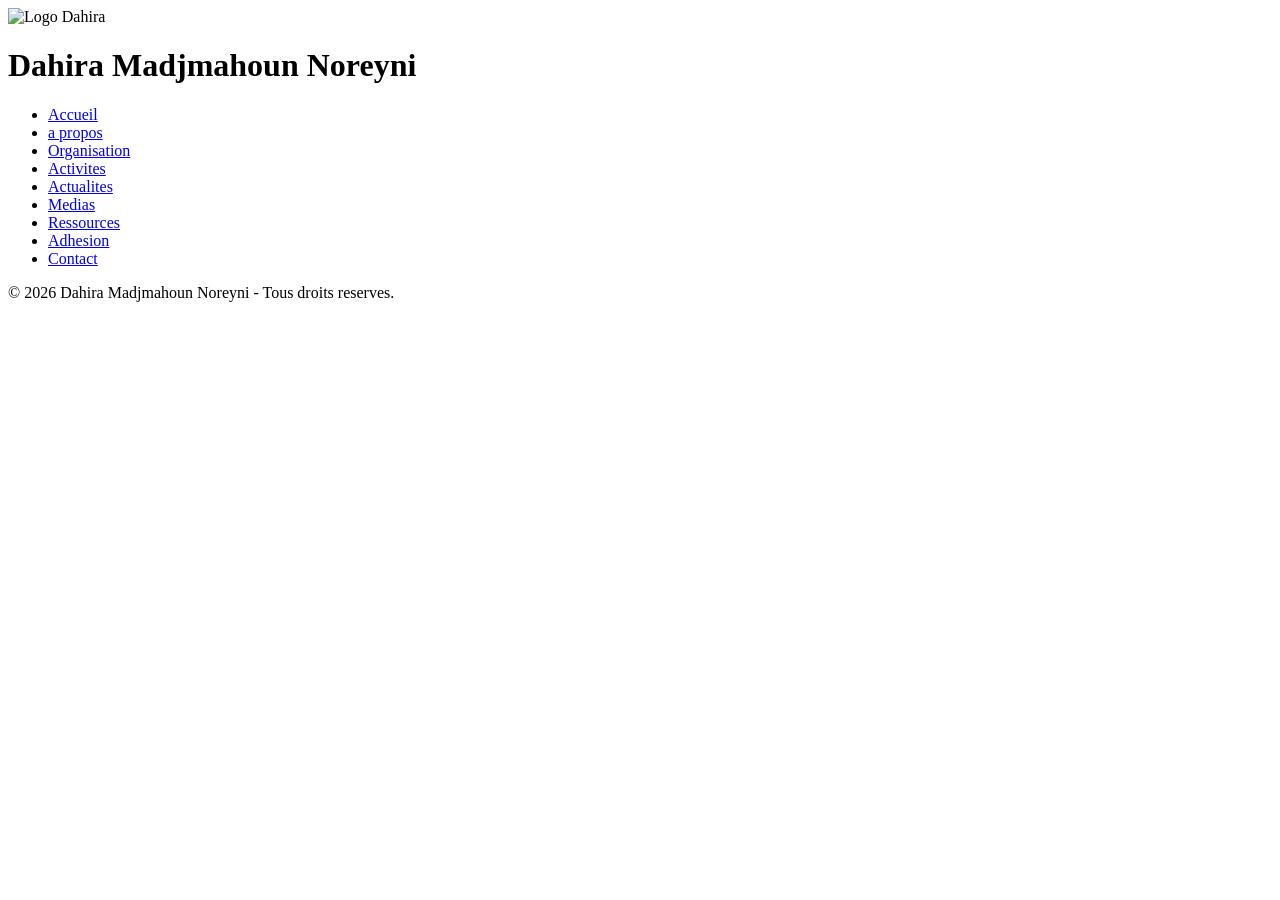
==== index.html @ cbaae9ab "Init : création du dépôt, arborescence des fichiers et structure HTML de base" ====
<!DOCTYPE html>
<html lang="fr">

<head>

    <meta charset="UTF-8">

    <meta name="viewport" content="width=device-width, initial-scale=1.0">

    <title>Dahira Madjmahoun Noreyni</title>

    <link rel="stylesheet" href="css/style.css">

</head>

<body>

    <!-- HEADER -->

    <header>

        <div class="logo">

            <img src="images/logo.png" alt="Logo Dahira">

            <h1>Dahira Madjmahoun Noreyni</h1>

        </div>

        <nav>

            <ul>

                <li><a href="index.html">Accueil</a></li>

                <li><a href="a-propos.html">a propos</a></li>

                <li><a href="organisation.html">Organisation</a></li>

                <li><a href="activites.html">Activites</a></li>

                <li><a href="actualites.html">Actualites</a></li>

                <li><a href="medias.html">Medias</a></li>

                <li><a href="ressources.html">Ressources</a></li>

                <li><a href="adhesion.html">Adhesion</a></li>

                <li><a href="contact.html">Contact</a></li>

            </ul>

        </nav>

    </header>

    <!-- CONTENU -->

    <main>

    </main>

    <!-- FOOTER -->

    <footer>

        <p>© 2026 Dahira Madjmahoun Noreyni - Tous droits reserves.</p>

    </footer>

    <script src="js/script.js"></script>

</body>

</html>
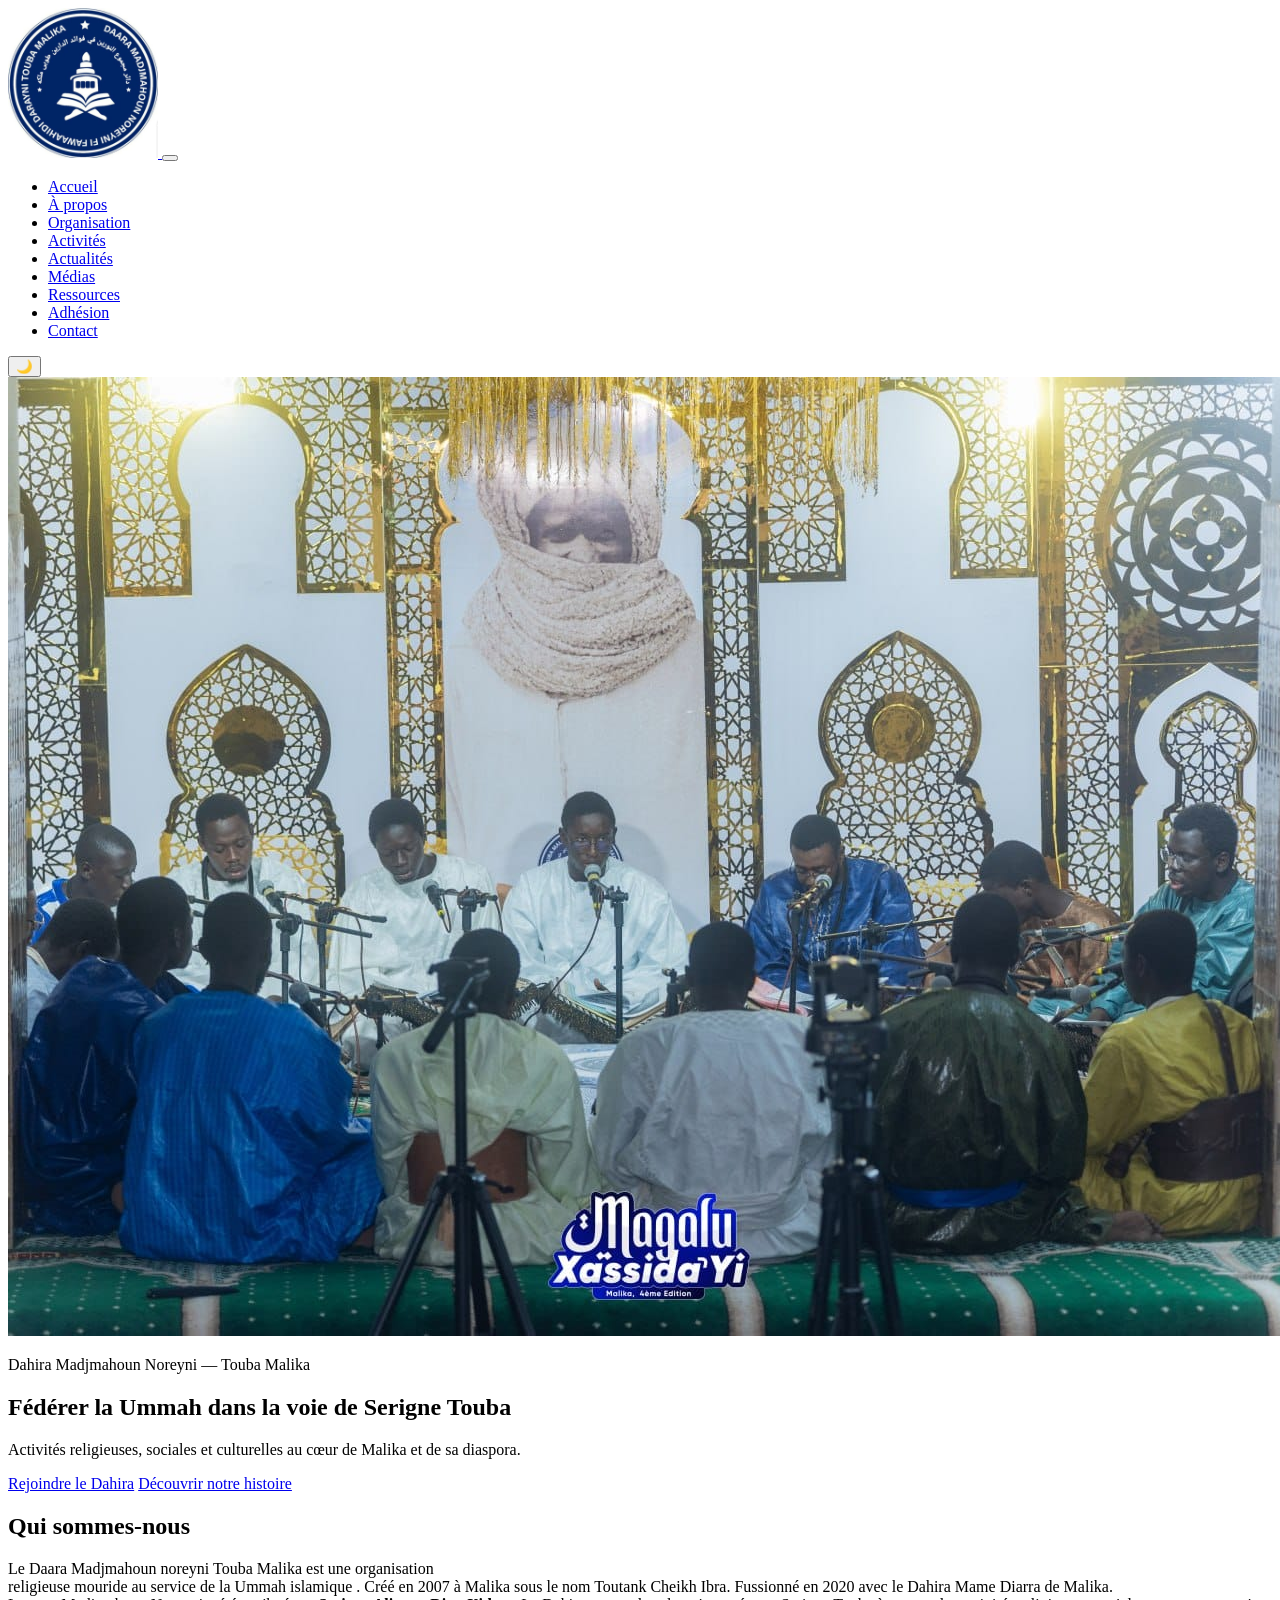
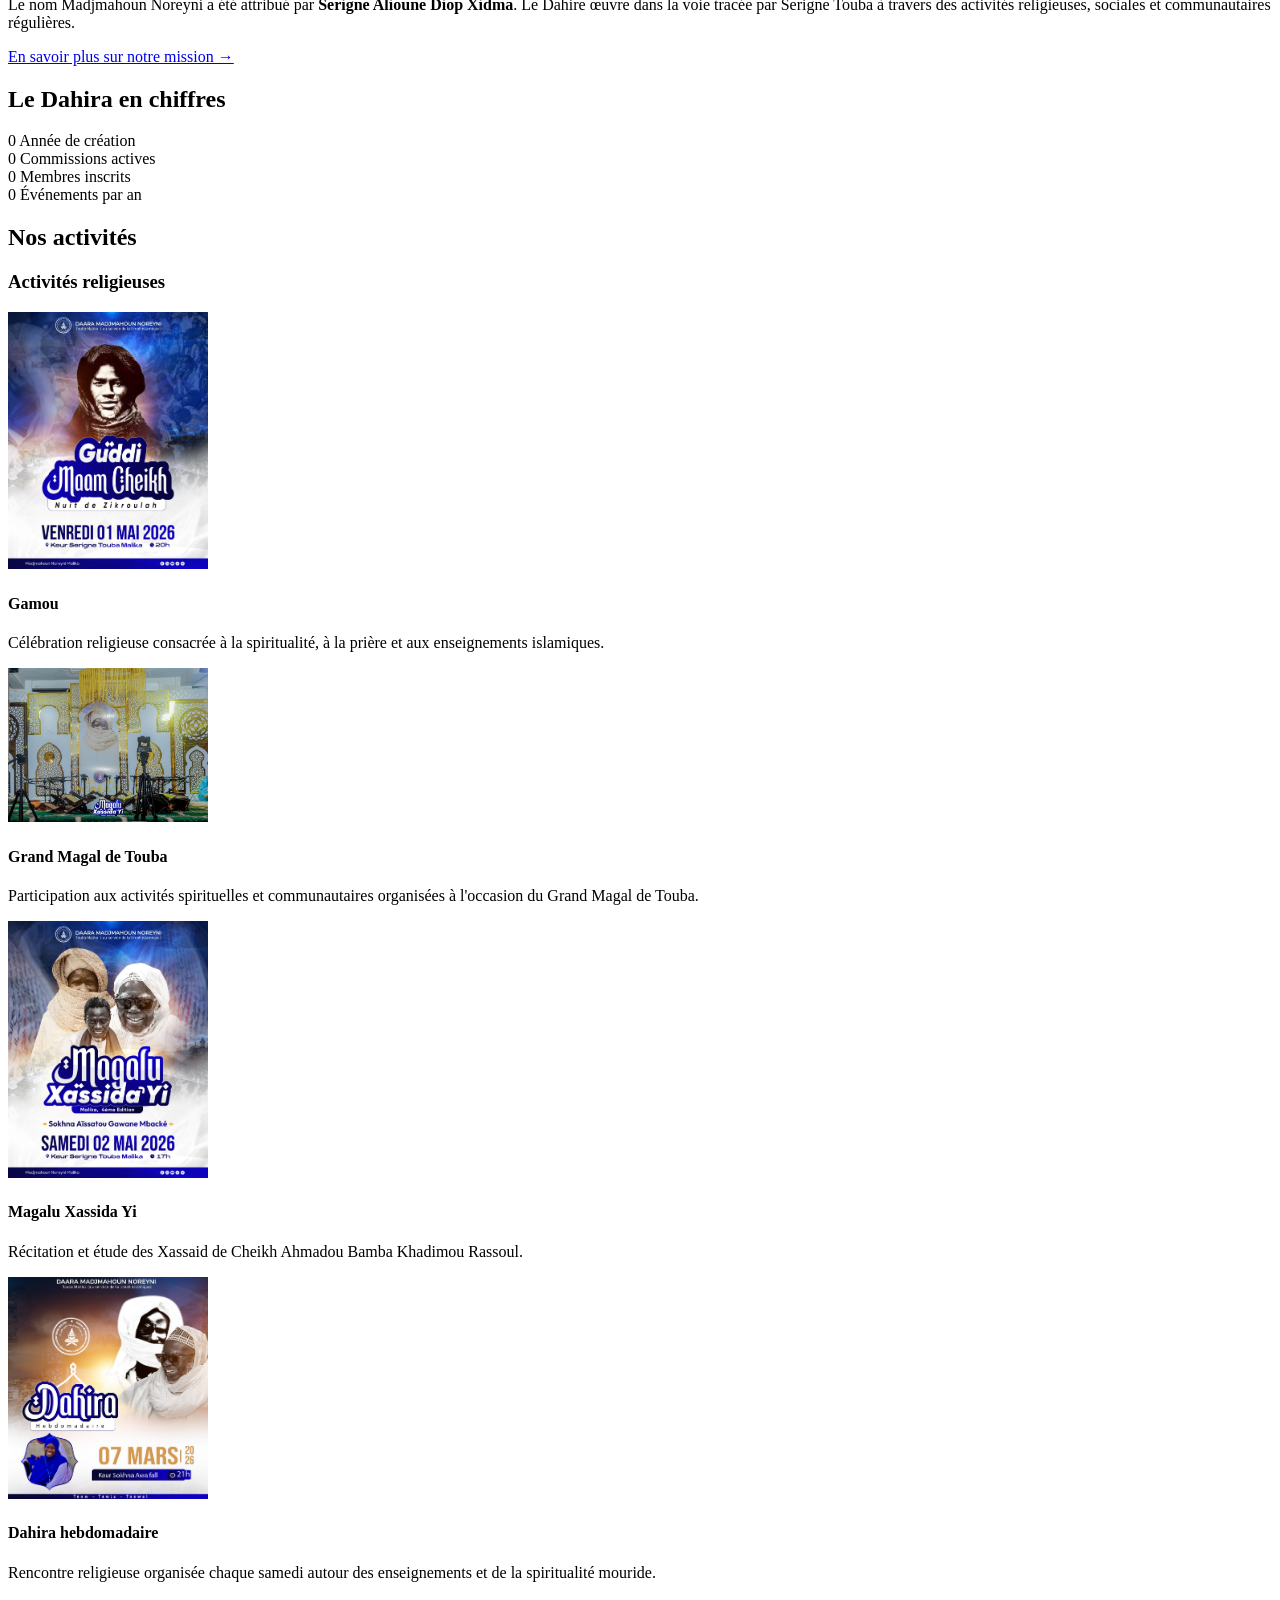
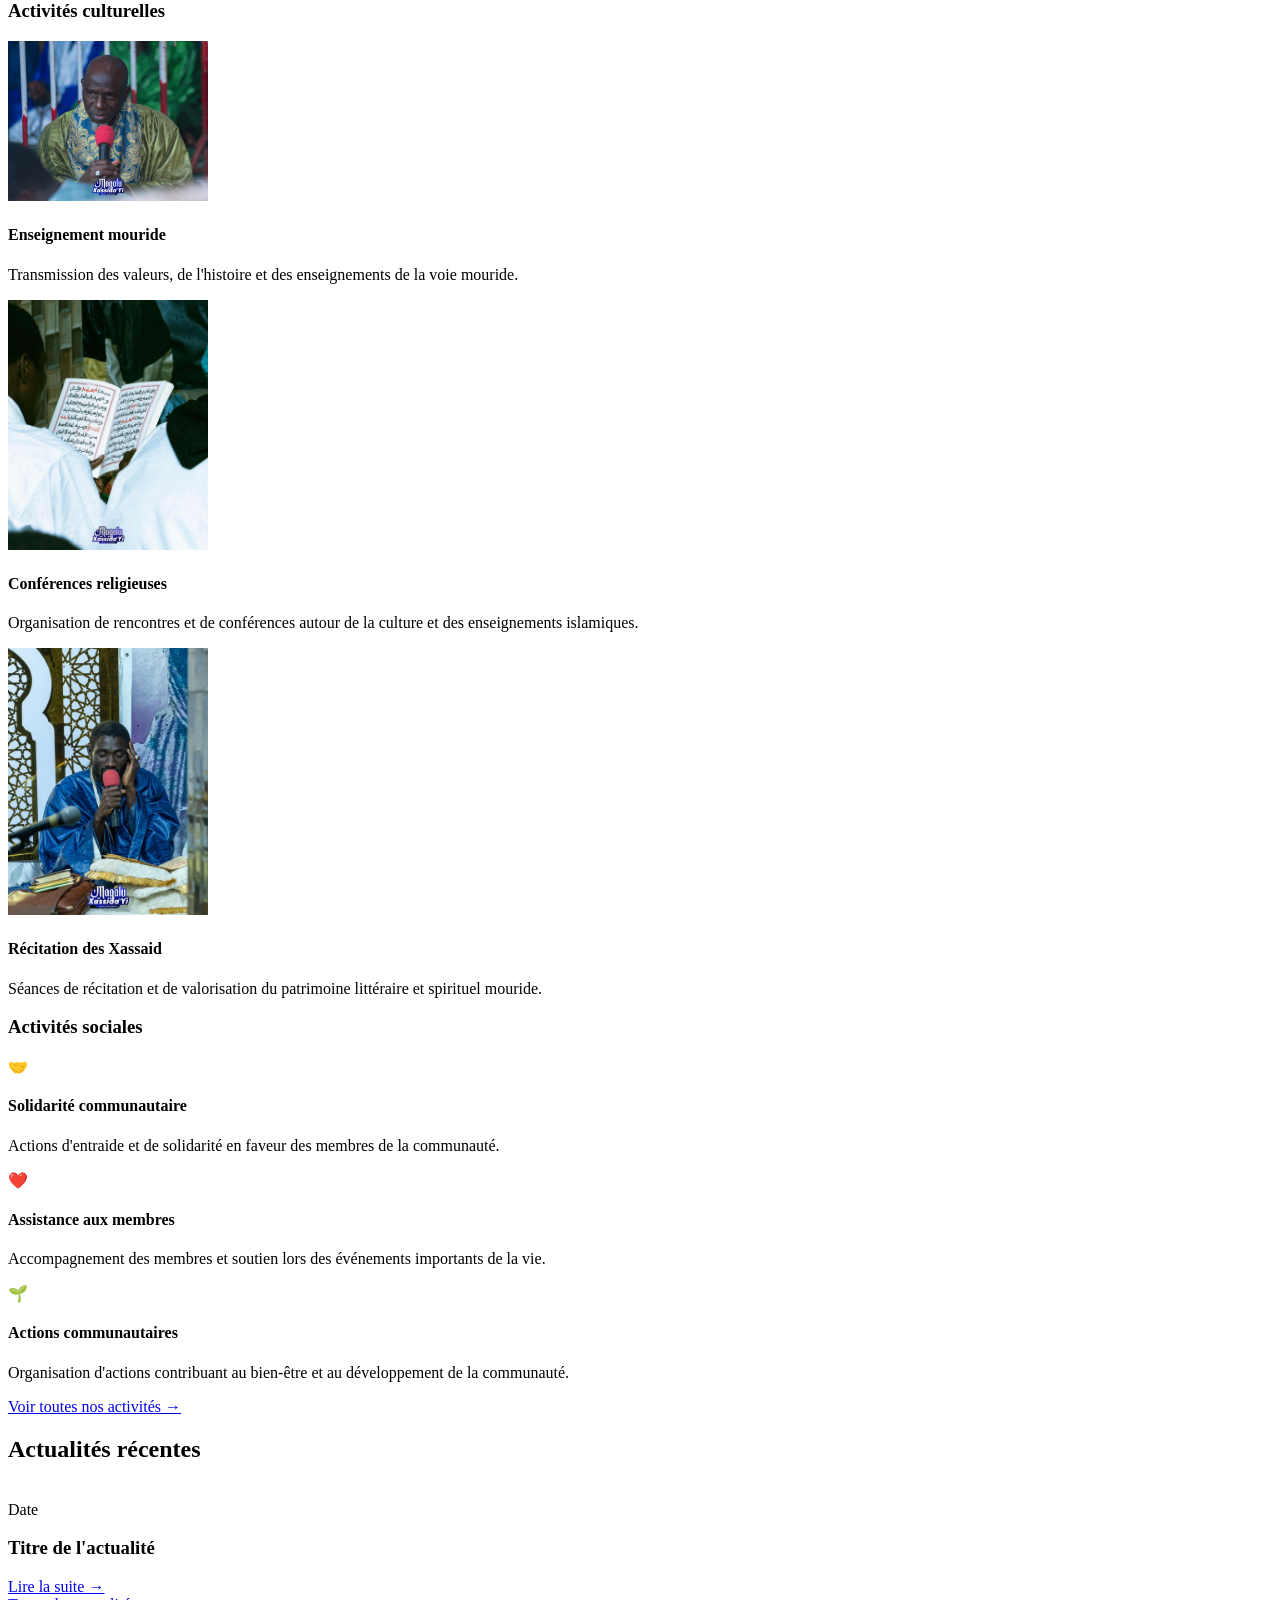
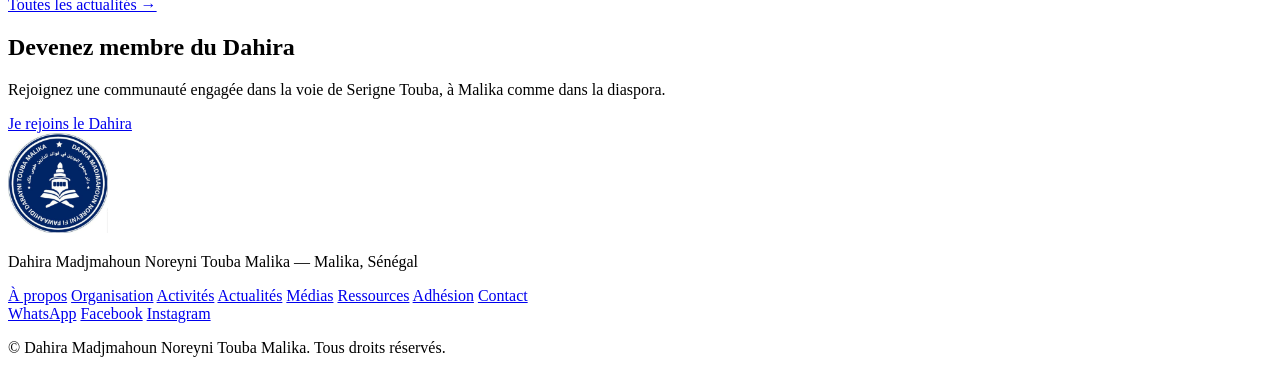
==== commit faed0b6f: "HTML: Structure html des 9 pages avec leurs contenus" ====
--- a/index.html
+++ b/index.html
@@ -1,76 +1,292 @@
 <!DOCTYPE html>
 <html lang="fr">
-
 <head>
-
-    <meta charset="UTF-8">
-
-    <meta name="viewport" content="width=device-width, initial-scale=1.0">
-
-    <title>Dahira Madjmahoun Noreyni</title>
-
-    <link rel="stylesheet" href="css/style.css">
-
+  <meta charset="UTF-8">
+  <meta name="viewport" content="width=device-width, initial-scale=1.0">
+  <title>Dahira Madjmahoun Noreyni Touba Malika — Accueil</title>
+  <meta name="description" content="Site officiel du Dahira Madjmahoun Noreyni Touba Malika. Activités religieuses, sociales et culturelles au service de la Ummah, dans la voie de Serigne Touba.">
+  <link rel="icon" href="assets/favicon.png">
+  <link rel="stylesheet" href="css/style.css">
 </head>
-
 <body>
 
-    <!-- HEADER -->
-
-    <header>
-
-        <div class="logo">
-
-            <img src="images/logo.png" alt="Logo Dahira">
-
-            <h1>Dahira Madjmahoun Noreyni</h1>
-
-        </div>
-
-        <nav>
-
-            <ul>
-
-                <li><a href="index.html">Accueil</a></li>
-
-                <li><a href="a-propos.html">a propos</a></li>
-
-                <li><a href="organisation.html">Organisation</a></li>
-
-                <li><a href="activites.html">Activites</a></li>
-
-                <li><a href="actualites.html">Actualites</a></li>
-
-                <li><a href="medias.html">Medias</a></li>
-
-                <li><a href="ressources.html">Ressources</a></li>
-
-                <li><a href="adhesion.html">Adhesion</a></li>
-
-                <li><a href="contact.html">Contact</a></li>
-
-            </ul>
-
-        </nav>
-
-    </header>
-
-    <!-- CONTENU -->
-
-    <main>
-
-    </main>
-
-    <!-- FOOTER -->
-
-    <footer>
-
-        <p>© 2026 Dahira Madjmahoun Noreyni - Tous droits reserves.</p>
-
-    </footer>
-
-    <script src="js/script.js"></script>
-
+  <!-- ============ HEADER / NAVIGATION ============ -->
+  <header class="site-header">
+    <nav class="navbar" aria-label="Navigation principale">
+      <a href="index.html" class="logo">
+        <img src="css/js/logo.jpeg" width="150px" alt="Logo daara Madjmahoun noreynii">
+      </a>
+
+      <button class="hamburger" aria-label="Ouvrir le menu" aria-expanded="false" aria-controls="nav-links">
+        <span></span><span></span><span></span>
+      </button>
+
+      <ul class="nav-links" id="nav-links">
+        <li><a href="index.html" aria-current="page">Accueil</a></li>
+        <li><a href="apropos.html">À propos</a></li>
+        <li><a href="organisation.html">Organisation</a></li>
+        <li><a href="activites.html">Activités</a></li>
+        <li><a href="actualites.html">Actualités</a></li>
+        <li><a href="medias.html">Médias</a></li>
+        <li><a href="ressources.html">Ressources</a></li>
+        <li><a href="adhesion.html" class="btn-nav">Adhésion</a></li>
+        <li><a href="contact.html">Contact</a></li>
+      </ul>
+
+      <button class="theme-toggle" aria-label="Basculer le mode sombre/clair" data-theme-toggle>
+        <span aria-hidden="true">🌙</span>
+      </button>
+    </nav>
+  </header>
+
+  <main id="main-content">
+
+    <!-- ============ HERO ============ -->
+    <section class="hero" aria-label="Bannière d'accueil">
+      <div class="hero-media">
+        <img src="css/js/back.jpeg" alt="Rassemblement du Dahira Madjmahoun Noreyni Touba Malika" class="hero-image">
+      </div>
+      <div class="hero-content">
+        <p class="eyebrow">Dahira Madjmahoun Noreyni — Touba Malika</p>
+        <h1>Fédérer la Ummah dans la voie de Serigne Touba</h1>
+        <p class="hero-subtitle">Activités religieuses, sociales et culturelles au cœur de Malika et de sa diaspora.</p>
+        <div class="hero-actions">
+          <a href="adhesion.html" class="btn btn-primary">Rejoindre le Dahira</a>
+          <a href="apropos.html" class="btn btn-secondary">Découvrir notre histoire</a>
+        </div>
+      </div>
+    </section>
+
+    <!-- ============ PRÉSENTATION RAPIDE ============ -->
+    <section class="section intro-section" aria-labelledby="intro-title">
+      <h2 id="intro-title">Qui sommes-nous</h2>
+      <p>Le Daara Madjmahoun noreyni Touba Malika est une organisation <br>
+    religieuse mouride au service de la Ummah islamique . Créé en 2007 à Malika sous le nom Toutank Cheikh Ibra. Fussionné en 2020 avec le Dahira Mame Diarra de Malika. <br>
+   Le nom Madjmahoun Noreyni a été attribué par <strong>Serigne Alioune Diop Xidma</strong>. Le Dahire œuvre dans la voie tracée par Serigne Touba à travers des activités religieuses, sociales et communautaires régulières. </p>
+      <a href="apropos.html" class="link-more">En savoir plus sur notre mission &rarr;</a>
+    </section>
+
+    <!-- ============ CHIFFRES CLÉS ============ -->
+    <section class="section stats-section" aria-labelledby="stats-title">
+      <h2 id="stats-title">Le Dahira en chiffres</h2>
+      <div class="bento-grid">
+        <div class="bento-item stat-card">
+          <span class="stat-number" data-counter data-target="2017">0</span>
+          <span class="stat-label">Année de création</span>
+        </div>
+        <div class="bento-item stat-card">
+          <span class="stat-number" data-counter data-target="9">0</span>
+          <span class="stat-label">Commissions actives</span>
+        </div>
+        <div class="bento-item stat-card">
+          <span class="stat-number" data-counter data-target="300">0</span>
+          <span class="stat-label">Membres inscrits</span>
+        </div>
+        <div class="bento-item stat-card">
+          <span class="stat-number" data-counter data-target="2">0</span>
+          <span class="stat-label">Événements par an</span>
+        </div>
+      </div>
+    </section>
+
+    <!-- ============ ACTIVITÉS EN BREF ============ -->
+  <section class="section activities-preview" aria-labelledby="activities-title">
+  <h2 id="activities-title">Nos activités</h2>
+
+  <!-- ACTIVITÉS RELIGIEUSES -->
+
+  <!-- ACTIVITÉS RELIGIEUSES -->
+
+<div class="activity-category">
+  <h3 class="category-title">Activités religieuses</h3>
+
+  <div class="cards-grid">
+
+<article class="activity-card">
+  <img src="css/js/gamu.jpeg" alt="Gamou" width="200px">
+  <div class="activity-content">
+    <h4>Gamou</h4>
+    <p>
+      Célébration religieuse consacrée à la spiritualité,
+      à la prière et aux enseignements islamiques.
+    </p>
+  </div>
+</article>
+
+<article class="activity-card">
+  <img src="css/js/K.jpeg" alt="Grand Magal de Touba" width="200px">
+  <div class="activity-content">
+    <h4>Grand Magal de Touba</h4>
+    <p>
+      Participation aux activités spirituelles et communautaires
+      organisées à l'occasion du Grand Magal de Touba.
+    </p>
+  </div>
+</article>
+
+<article class="activity-card">
+  <img src="css/js/magalu .jpeg" alt="Magalu Xassida Yi" width="200px">
+  <div class="activity-content">
+    <h4>Magalu Xassida Yi</h4>
+    <p>
+      Récitation et étude des Xassaid de Cheikh Ahmadou Bamba
+      Khadimou Rassoul.
+    </p>
+  </div>
+</article>
+
+<article class="activity-card">
+  <img src="css/js/hbd.jpeg" alt="Dahira hebdomadaire" width="200px">
+  <div class="activity-content">
+    <h4>Dahira hebdomadaire</h4>
+    <p>
+      Rencontre religieuse organisée chaque samedi autour
+      des enseignements et de la spiritualité mouride.
+    </p>
+  </div>
+</article>
+
+
+  </div>
+</div>
+
+
+  <!-- ACTIVITÉS CULTURELLES -->
+
+  <div class="activity-category">
+    <h3 class="category-title">Activités culturelles</h3>
+
+
+<div class="cards-grid">
+  <article class="activity-card">
+    <img src="css/js/enseignmnt.jpeg" alt="enseignement mouride" width="200px">
+    <div class="activity-icon"></div>
+    <h4>Enseignement mouride</h4>
+    <p>
+      Transmission des valeurs, de l'histoire et des enseignements
+      de la voie mouride.
+    </p>
+  </article>
+
+  <article class="activity-card">
+    <div class="activity-icon"></div>
+    <img src="css/js/conference.jpeg" alt="conferance mouride" width="200px">
+    <h4>Conférences religieuses</h4>
+    <p>
+      Organisation de rencontres et de conférences autour de la
+      culture et des enseignements islamiques.
+    </p>
+  </article>
+
+  <article class="activity-card">
+    <div class="activity-icon"></div>
+    <img src="css/js/xassida.jpeg" alt="xassida" width="200px">
+    <h4>Récitation des Xassaid</h4>
+    <p>
+      Séances de récitation et de valorisation du patrimoine
+      littéraire et spirituel mouride.
+    </p>
+  </article>
+</div>
+
+
+  </div>
+
+  <!-- ACTIVITÉS SOCIALES -->
+
+  <div class="activity-category">
+    <h3 class="category-title">Activités sociales</h3>
+
+
+<div class="cards-grid">
+  <article class="activity-card">
+    <div class="activity-icon">🤝</div>
+    <h4>Solidarité communautaire</h4>
+    <p>
+      Actions d'entraide et de solidarité en faveur des membres
+      de la communauté.
+    </p>
+  </article>
+
+  <article class="activity-card">
+    <div class="activity-icon">❤️</div>
+    <h4>Assistance aux membres</h4>
+    <p>
+      Accompagnement des membres et soutien lors des événements
+      importants de la vie.
+    </p>
+  </article>
+
+  <article class="activity-card">
+    <div class="activity-icon">🌱</div>
+    <h4>Actions communautaires</h4>
+    <p>
+      Organisation d'actions contribuant au bien-être et au
+      développement de la communauté.
+    </p>
+  </article>
+</div>
+
+
+  </div>
+
+  <a href="activites.html" class="link-more">
+    Voir toutes nos activités &rarr;
+  </a>
+</section>
+
+
+    <!-- ============ DERNIÈRES ACTUALITÉS ============ -->
+    <section class="section news-preview" aria-labelledby="news-title">
+      <h2 id="news-title">Actualités récentes</h2>
+      <div class="cards-grid" data-news-preview>
+        <article class="news-card">
+          <img src="assets/news-placeholder-1.jpg" alt="">
+          <div class="news-card-body">
+            <time datetime="">Date</time>
+            <h3>Titre de l'actualité</h3>
+            <a href="actualites.html">Lire la suite &rarr;</a>
+          </div>
+        </article>
+      </div>
+      <a href="actualites.html" class="link-more">Toutes les actualités &rarr;</a>
+    </section>
+
+    <!-- ============ APPEL À L'ADHÉSION ============ -->
+    <section class="section cta-section" aria-labelledby="cta-title">
+      <h2 id="cta-title">Devenez membre du Dahira</h2>
+      <p>Rejoignez une communauté engagée dans la voie de Serigne Touba, à Malika comme dans la diaspora.</p>
+      <a href="adhesion.html" class="btn btn-primary">Je rejoins le Dahira</a>
+    </section>
+
+  </main>
+
+  <!-- ============ FOOTER ============ -->
+  <footer class="site-footer">
+    <div class="footer-grid">
+      <div class="footer-brand">
+        <img src="css/js/logo.jpeg" alt="Logo Dahira Madjmahoun Noreyni Touba Malika" width="100px">
+        <p>Dahira Madjmahoun Noreyni Touba Malika — Malika, Sénégal</p>
+      </div>
+      <nav class="footer-links" aria-label="Liens du site">
+        <a href="apropos.html">À propos</a>
+        <a href="organisation.html">Organisation</a>
+        <a href="activites.html">Activités</a>
+        <a href="actualites.html">Actualités</a>
+        <a href="medias.html">Médias</a>
+        <a href="ressources.html">Ressources</a>
+        <a href="adhesion.html">Adhésion</a>
+        <a href="contact.html">Contact</a>
+      </nav>
+      <div class="footer-social" aria-label="Réseaux sociaux">
+        <a href="#" aria-label="WhatsApp">WhatsApp</a>
+        <a href="#" aria-label="Facebook">Facebook</a>
+        <a href="#" aria-label="Instagram">Instagram</a>
+      </div>
+    </div>
+    <p class="footer-copy">&copy; <span data-current-year></span> Dahira Madjmahoun Noreyni Touba Malika. Tous droits réservés.</p>
+  </footer>
+
+  <script src="js/script.js"></script>
 </body>
-
 </html>
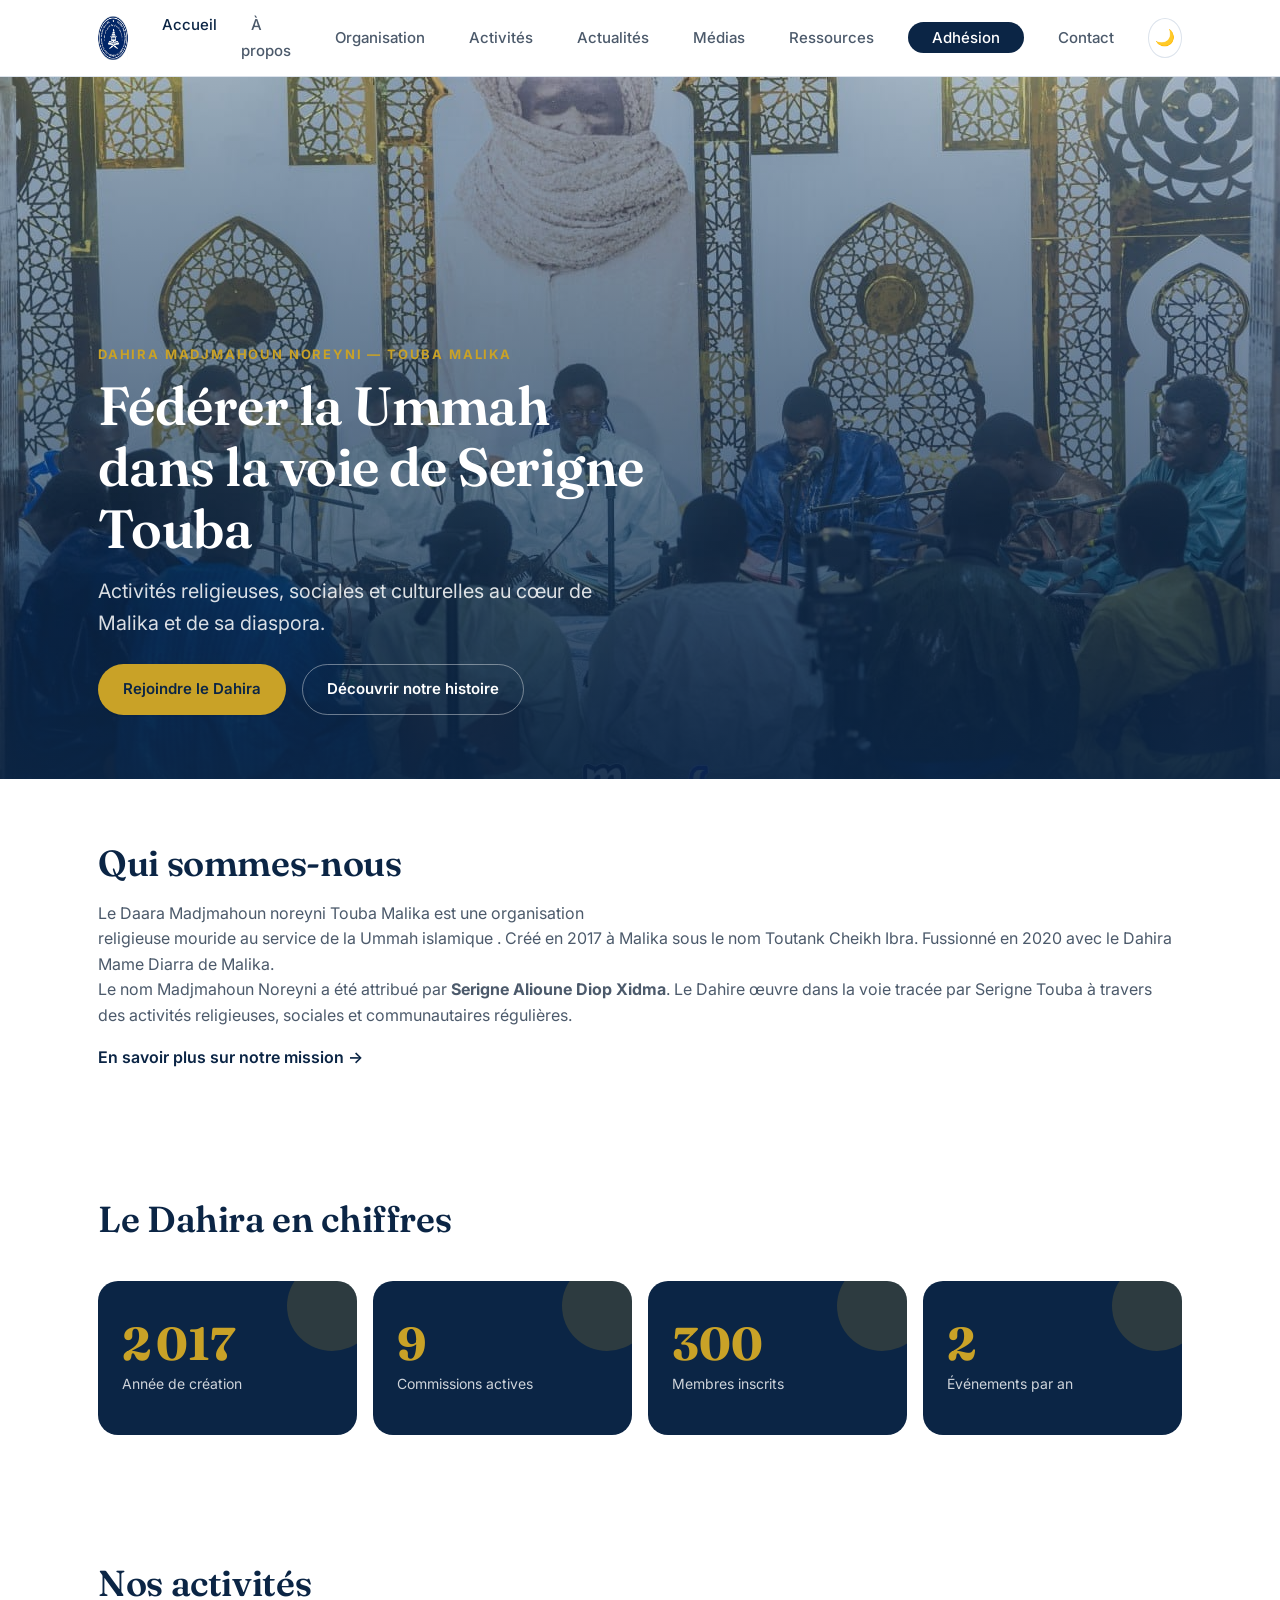
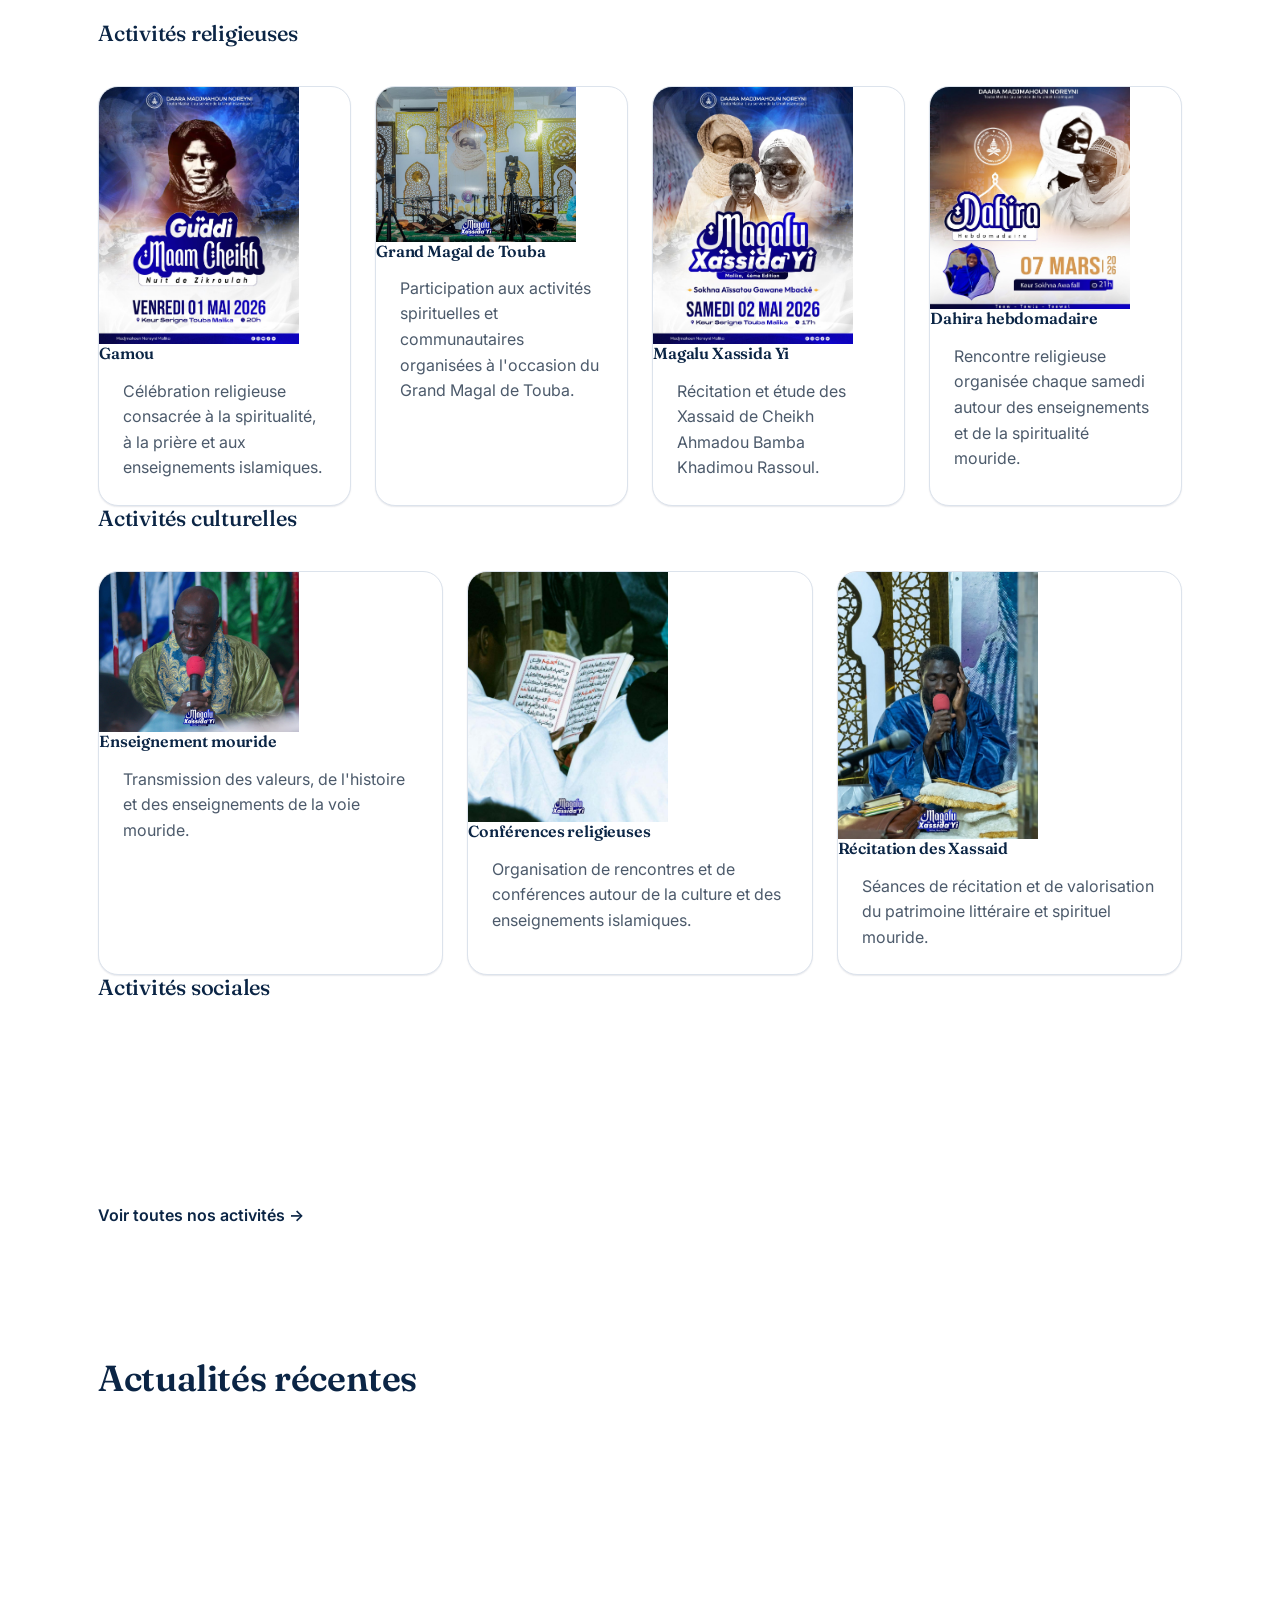
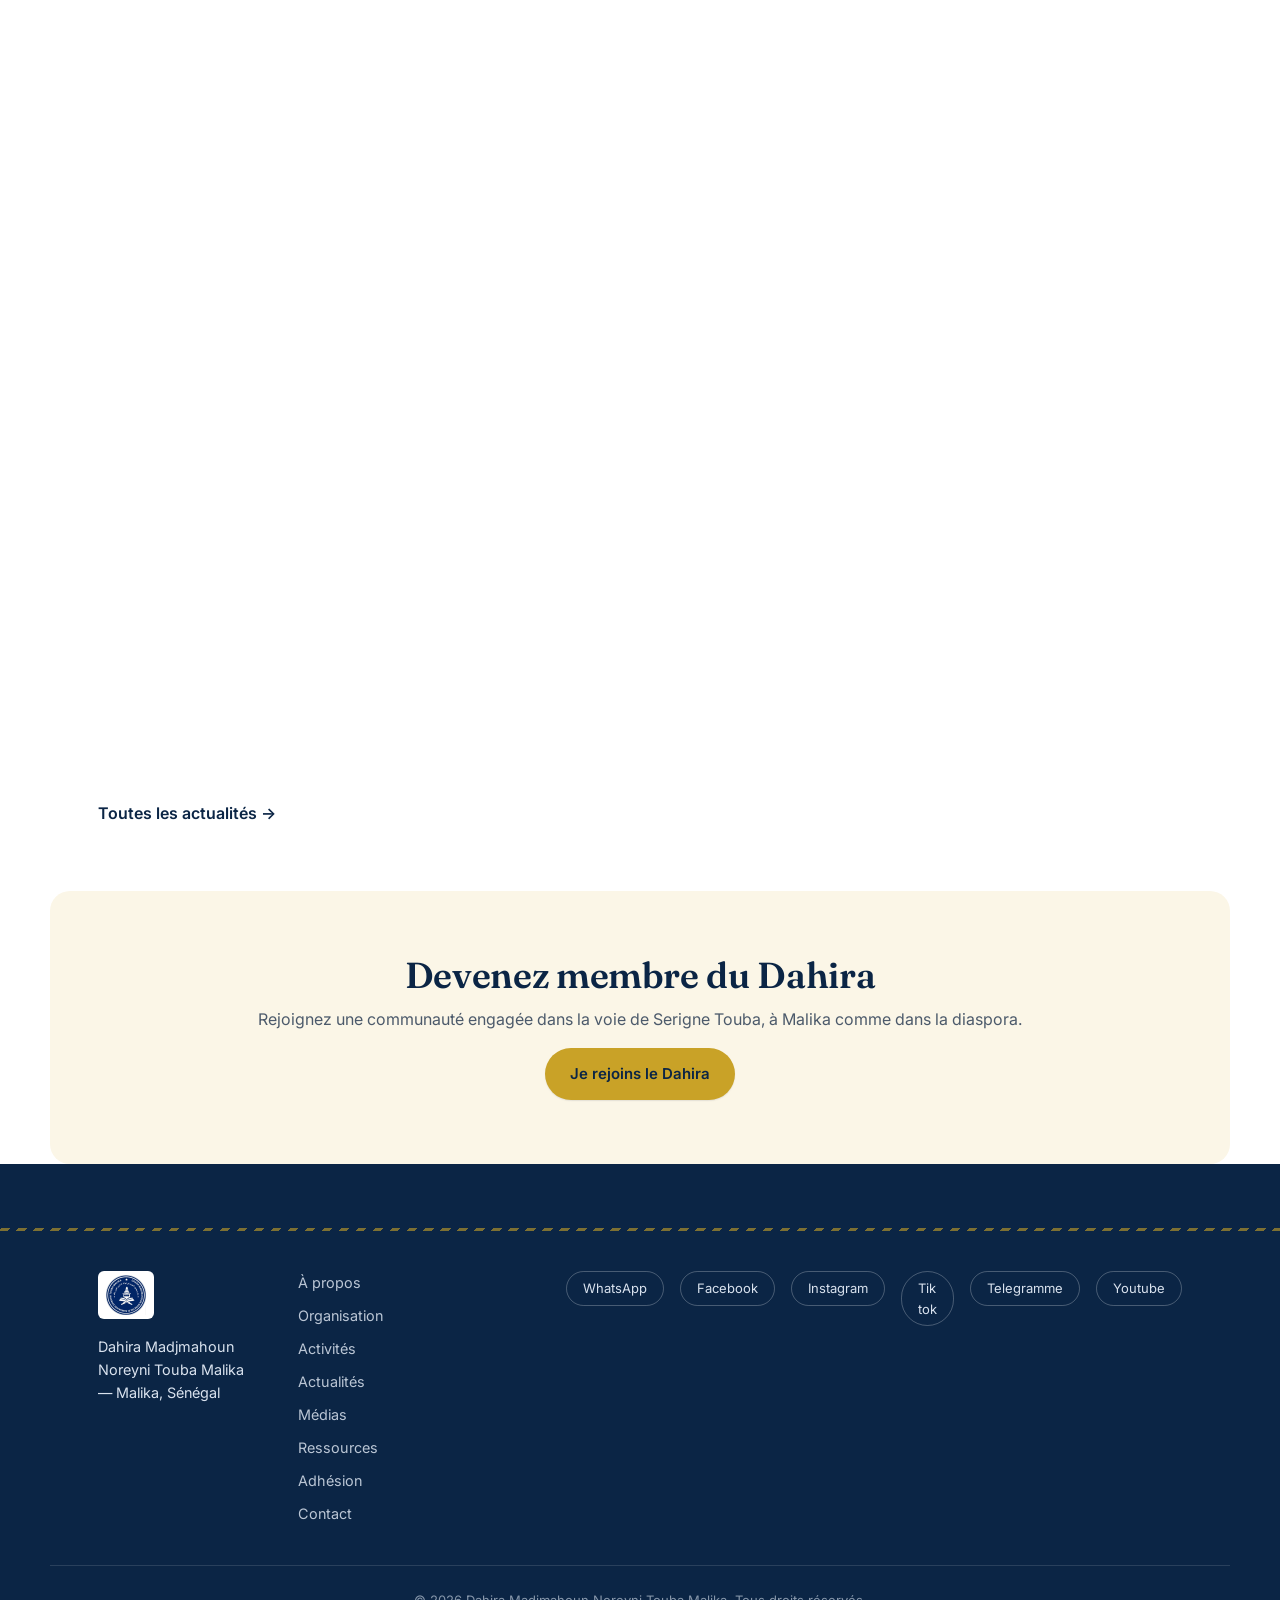
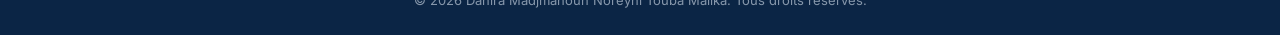
==== commit 3bae6516: "CSS & js" ====
--- a/index.html
+++ b/index.html
@@ -61,7 +61,7 @@
     <section class="section intro-section" aria-labelledby="intro-title">
       <h2 id="intro-title">Qui sommes-nous</h2>
       <p>Le Daara Madjmahoun noreyni Touba Malika est une organisation <br>
-    religieuse mouride au service de la Ummah islamique . Créé en 2007 à Malika sous le nom Toutank Cheikh Ibra. Fussionné en 2020 avec le Dahira Mame Diarra de Malika. <br>
+    religieuse mouride au service de la Ummah islamique . Créé en 2017 à Malika sous le nom Toutank Cheikh Ibra. Fussionné en 2020 avec le Dahira Mame Diarra de Malika. <br>
    Le nom Madjmahoun Noreyni a été attribué par <strong>Serigne Alioune Diop Xidma</strong>. Le Dahire œuvre dans la voie tracée par Serigne Touba à travers des activités religieuses, sociales et communautaires régulières. </p>
       <a href="apropos.html" class="link-more">En savoir plus sur notre mission &rarr;</a>
     </section>
@@ -241,7 +241,7 @@
       <h2 id="news-title">Actualités récentes</h2>
       <div class="cards-grid" data-news-preview>
         <article class="news-card">
-          <img src="assets/news-placeholder-1.jpg" alt="">
+          <img src="css/js/magalu .jpeg" alt="">
           <div class="news-card-body">
             <time datetime="">Date</time>
             <h3>Titre de l'actualité</h3>
@@ -279,14 +279,20 @@
         <a href="contact.html">Contact</a>
       </nav>
       <div class="footer-social" aria-label="Réseaux sociaux">
-        <a href="#" aria-label="WhatsApp">WhatsApp</a>
-        <a href="#" aria-label="Facebook">Facebook</a>
+        <a href="https://t.me/daaramadjimahou" aria-label="WhatsApp">WhatsApp</a>
+        <a href="https://www.facebook.com/share/1DBmQHuCVX/" aria-label="Facebook">Facebook</a>
         <a href="#" aria-label="Instagram">Instagram</a>
+        <a href="https://www.tiktok.com/@madjmahounnoreynimalika?_r=1&_t=ZS-98oCgu9KDMG" aria-label="Tik tok">Tik tok</a>
+        <a href="https://t.me/daaramadjimahou" aria-label="Telegramme">Telegramme</a>
+        <a href="https://youtube.com/@madjmahounnoreynimalika?si=QYGiKIW6ues_bleZ" aria-label="Youtube">Youtube</a>
       </div>
     </div>
     <p class="footer-copy">&copy; <span data-current-year></span> Dahira Madjmahoun Noreyni Touba Malika. Tous droits réservés.</p>
   </footer>
 
-  <script src="js/script.js"></script>
+  <script src="css/js/script.js"></script>
+<script src="css/js/galerie.js"></script>
+<script src="css/js/formulaire.js"></script>
+
 </body>
 </html>
--- a/css/style.css
+++ b/css/style.css
@@ -0,0 +1,1170 @@
+/* ==========================================================================
+   DAHIRA MADJMAHOUN NOREYNI TOUBA MALIKA — FEUILLE DE STYLE
+   --------------------------------------------------------------------------
+   Direction artistique : institution spirituelle sobre, éditoriale et digne.
+   Palette bleu profond + or, typographie serif de caractère pour les titres,
+   sans-serif humaniste pour le corps. Signature visuelle : motif géométrique
+   à huit branches (étoile khatam), inspiré de l'art géométrique islamique,
+   utilisé en filet décoratif abstrait — jamais figuratif.
+   ========================================================================== */
+
+/* ---------- 1. POLICES ---------- */
+@import url('https://fonts.googleapis.com/css2?family=Fraunces:opsz,wght@9..144,400;9..144,500;9..144,600;9..144,700&family=Inter:wght@400;500;600;700&display=swap');
+
+/* ---------- 2. TOKENS (VARIABLES) ---------- */
+:root {
+  /* Couleurs — mode clair */
+  --navy-900: #0B2545;
+  --navy-700: #14345F;
+  --navy-600: #1D4478;
+  --navy-050: #EEF2F7;
+  --gold-600: #A9821C;
+  --gold-500: #C9A227;
+  --gold-300: #E3C767;
+  --gold-050: #FBF6E7;
+  --ink-900:  #16202C;
+  --ink-600:  #4C5A6B;
+  --ink-400:  #7D8CA0;
+  --paper:      #FFFFFF;
+  --paper-soft: #F7F9FC;
+  --line:       #DCE3EC;
+  --success: #2E7D32;
+  --error:   #B3261E;
+
+  /* Rôles sémantiques */
+  --color-bg: var(--paper);
+  --color-bg-soft: var(--paper-soft);
+  --color-surface: var(--paper);
+  --color-text: var(--ink-900);
+  --color-text-muted: var(--ink-600);
+  --color-border: var(--line);
+  --color-brand: var(--navy-900);
+  --color-brand-strong: var(--navy-700);
+  --color-accent: var(--gold-500);
+  --color-accent-strong: var(--gold-600);
+  --color-accent-soft: var(--gold-050);
+  --color-header-bg: rgba(255, 255, 255, 0.92);
+  --color-footer-bg: var(--navy-900);
+  --color-footer-text: #D9E2EE;
+
+  /* Typographie */
+  --font-display: 'Fraunces', Georgia, 'Times New Roman', serif;
+  --font-body: 'Inter', -apple-system, BlinkMacSystemFont, 'Segoe UI', sans-serif;
+
+  --fs-eyebrow: 0.8125rem;
+  --fs-body: 1rem;
+  --fs-lead: clamp(1.05rem, 1rem + 0.3vw, 1.25rem);
+  --fs-h3: clamp(1.15rem, 1.05rem + 0.4vw, 1.4rem);
+  --fs-h2: clamp(1.6rem, 1.3rem + 1.2vw, 2.35rem);
+  --fs-h1: clamp(2.1rem, 1.6rem + 2.2vw, 3.4rem);
+  --fs-stat: clamp(2rem, 1.6rem + 1.6vw, 3rem);
+
+  --lh-tight: 1.15;
+  --lh-normal: 1.6;
+
+  /* Espacements */
+  --space-2xs: 0.375rem;
+  --space-xs: 0.625rem;
+  --space-sm: 1rem;
+  --space-md: 1.5rem;
+  --space-lg: 2.5rem;
+  --space-xl: 4rem;
+  --space-2xl: 6rem;
+
+  /* Rayons & ombres */
+  --radius-sm: 6px;
+  --radius-md: 12px;
+  --radius-lg: 20px;
+  --radius-pill: 999px;
+  --shadow-sm: 0 1px 2px rgba(11, 37, 69, 0.06), 0 1px 1px rgba(11, 37, 69, 0.04);
+  --shadow-md: 0 8px 24px rgba(11, 37, 69, 0.10);
+  --shadow-lg: 0 20px 48px rgba(11, 37, 69, 0.16);
+
+  /* Mise en page */
+  --container-max: 1180px;
+  --container-pad: clamp(1.25rem, 4vw, 3rem);
+  --header-height: 76px;
+  --transition: 200ms ease;
+}
+
+/* Mode sombre */
+[data-theme="dark"] {
+  --color-bg: #0A1826;
+  --color-bg-soft: #0F2036;
+  --color-surface: #122741;
+  --color-text: #EAF0F7;
+  --color-text-muted: #A9B8CB;
+  --color-border: #1F3A5A;
+  --color-brand: #7FA3D6;
+  --color-brand-strong: #A9C4E8;
+  --color-accent: #E3C767;
+  --color-accent-strong: #F0DB92;
+  --color-accent-soft: rgba(227, 199, 103, 0.12);
+  --color-header-bg: rgba(10, 24, 38, 0.9);
+  --color-footer-bg: #060F1A;
+  --color-footer-text: #B9C7DA;
+  --shadow-sm: 0 1px 2px rgba(0,0,0,0.3);
+  --shadow-md: 0 8px 24px rgba(0,0,0,0.35);
+  --shadow-lg: 0 20px 48px rgba(0,0,0,0.45);
+}
+
+/* ---------- 3. RESET & BASE ---------- */
+*, *::before, *::after { box-sizing: border-box; }
+
+html {
+  scroll-behavior: smooth;
+  scroll-padding-top: calc(var(--header-height) + 16px);
+}
+
+@media (prefers-reduced-motion: reduce) {
+  html { scroll-behavior: auto; }
+  *, *::before, *::after {
+    animation-duration: 0.001ms !important;
+    animation-iteration-count: 1 !important;
+    transition-duration: 0.001ms !important;
+    scroll-behavior: auto !important;
+  }
+}
+
+body {
+  margin: 0;
+  font-family: var(--font-body);
+  font-size: var(--fs-body);
+  line-height: var(--lh-normal);
+  color: var(--color-text);
+  background: var(--color-bg);
+  -webkit-font-smoothing: antialiased;
+  transition: background var(--transition), color var(--transition);
+}
+
+img { max-width: 100%; height: auto; display: block; }
+a { color: inherit; text-decoration: none; }
+ul, ol { list-style: none; margin: 0; padding: 0; }
+button { font: inherit; color: inherit; background: none; border: none; cursor: pointer; }
+input, textarea, select { font: inherit; color: inherit; }
+
+h1, h2, h3, h4 {
+  font-family: var(--font-display);
+  font-weight: 600;
+  line-height: var(--lh-tight);
+  color: var(--color-brand);
+  margin: 0 0 var(--space-sm);
+  letter-spacing: -0.01em;
+}
+[data-theme="dark"] h1, [data-theme="dark"] h2, [data-theme="dark"] h3, [data-theme="dark"] h4 {
+  color: var(--color-text);
+}
+
+h1 { font-size: var(--fs-h1); }
+h2 { font-size: var(--fs-h2); }
+h3 { font-size: var(--fs-h3); font-weight: 500; }
+
+p { margin: 0 0 var(--space-sm); color: var(--color-text-muted); }
+
+.sr-only {
+  position: absolute;
+  width: 1px; height: 1px;
+  padding: 0; margin: -1px;
+  overflow: hidden;
+  clip: rect(0,0,0,0);
+  white-space: nowrap;
+  border: 0;
+}
+
+:focus-visible {
+  outline: 3px solid var(--color-accent);
+  outline-offset: 3px;
+  border-radius: var(--radius-sm);
+}
+
+/* ---------- 4. MOTIF SIGNATURE — filet géométrique à 8 branches ---------- */
+.section::before,
+.hero::after {
+  content: "";
+}
+
+.divider-star {
+  height: 22px;
+  width: 100%;
+  background-image: radial-gradient(circle, var(--color-accent) 0 2px, transparent 2.4px);
+  background-size: 28px 22px;
+  background-repeat: repeat-x;
+  background-position: center;
+  opacity: 0.55;
+}
+
+/* petite étoile khatam utilisée comme puce/ornement */
+.khatam {
+  display: inline-block;
+  width: 14px;
+  height: 14px;
+  background: conic-gradient(from 0deg,
+    var(--color-accent) 0 45deg, transparent 45deg 90deg,
+    var(--color-accent) 90deg 135deg, transparent 135deg 180deg,
+    var(--color-accent) 180deg 225deg, transparent 225deg 270deg,
+    var(--color-accent) 270deg 315deg, transparent 315deg 360deg);
+  transform: rotate(22.5deg);
+}
+
+/* ---------- 5. MISE EN PAGE / CONTENEURS ---------- */
+main, header .navbar, footer .footer-grid,
+.page-header, .content-section, .hero-content, .sub-tabs, .filter-tabs {
+  width: 100%;
+}
+
+.section,
+.page-header {
+  max-width: var(--container-max);
+  margin-inline: auto;
+  padding-inline: var(--container-pad);
+  padding-block: var(--space-xl);
+}
+
+.content-section + .content-section { padding-top: 0; }
+
+/* ---------- 6. HEADER / NAVIGATION ---------- */
+.site-header {
+  position: sticky;
+  top: 0;
+  z-index: 100;
+  background: var(--color-header-bg);
+  backdrop-filter: saturate(160%) blur(10px);
+  border-bottom: 1px solid var(--color-border);
+}
+
+.navbar {
+  max-width: var(--container-max);
+  margin-inline: auto;
+  padding-inline: var(--container-pad);
+  height: var(--header-height);
+  display: flex;
+  align-items: center;
+  gap: var(--space-md);
+}
+
+.logo img { height: 44px; width: auto; }
+
+.nav-links {
+  display: flex;
+  align-items: center;
+  gap: var(--space-md);
+  margin-left: auto;
+}
+
+.nav-links a {
+  font-size: 0.9375rem;
+  font-weight: 500;
+  color: var(--color-text-muted);
+  padding: var(--space-2xs) var(--space-xs);
+  border-radius: var(--radius-sm);
+  transition: color var(--transition);
+  position: relative;
+}
+
+.nav-links a:hover,
+.nav-links a[aria-current="page"] {
+  color: var(--color-brand);
+}
+[data-theme="dark"] .nav-links a:hover,
+[data-theme="dark"] .nav-links a[aria-current="page"] { color: var(--color-accent); }
+
+.nav-links a[aria-current="page"]::after {
+  content: "";
+  position: absolute;
+  left: var(--space-xs);
+  right: var(--space-xs);
+  bottom: -2px;
+  height: 2px;
+  background: var(--color-accent);
+  border-radius: var(--radius-pill);
+}
+
+.nav-links .btn-nav {
+  background: var(--color-brand);
+  color: #fff;
+  padding: var(--space-2xs) var(--space-md);
+  border-radius: var(--radius-pill);
+}
+.nav-links .btn-nav:hover { background: var(--color-brand-strong); }
+
+.theme-toggle {
+  width: 40px; height: 40px;
+  display: grid; place-items: center;
+  border-radius: 50%;
+  border: 1px solid var(--color-border);
+  transition: background var(--transition);
+}
+.theme-toggle:hover { background: var(--color-bg-soft); }
+
+.hamburger {
+  display: none;
+  flex-direction: column;
+  gap: 5px;
+  width: 26px;
+}
+.hamburger span {
+  height: 2px;
+  background: var(--color-brand);
+  border-radius: 2px;
+  transition: transform var(--transition), opacity var(--transition);
+}
+
+/* ---------- 7. BOUTONS & LIENS ---------- */
+.btn {
+  display: inline-flex;
+  align-items: center;
+  justify-content: center;
+  gap: var(--space-2xs);
+  padding: 0.85em 1.6em;
+  border-radius: var(--radius-pill);
+  font-weight: 600;
+  font-size: 0.9375rem;
+  transition: transform var(--transition), box-shadow var(--transition), background var(--transition), color var(--transition);
+  border: 1px solid transparent;
+}
+.btn:hover { transform: translateY(-1px); }
+
+.btn-primary {
+  background: var(--color-accent);
+  color: var(--navy-900);
+  box-shadow: var(--shadow-sm);
+}
+.btn-primary:hover { background: var(--color-accent-strong); box-shadow: var(--shadow-md); }
+
+.btn-secondary {
+  background: transparent;
+  color: var(--color-brand);
+  border-color: var(--color-border);
+}
+[data-theme="dark"] .btn-secondary { color: var(--color-text); }
+.btn-secondary:hover { border-color: var(--color-brand); }
+
+.btn-small { padding: 0.5em 1.1em; font-size: 0.85rem; }
+.btn-full { width: 100%; }
+
+.link-more {
+  display: inline-flex;
+  align-items: center;
+  gap: 0.35em;
+  color: var(--color-brand);
+  font-weight: 600;
+  border-bottom: 1px solid transparent;
+  transition: border-color var(--transition);
+}
+[data-theme="dark"] .link-more { color: var(--color-accent); }
+.link-more:hover { border-color: currentColor; }
+
+/* ---------- 8. HERO (accueil) ---------- */
+.hero {
+  position: relative;
+  min-height: 78vh;
+  display: flex;
+  align-items: flex-end;
+  color: #fff;
+}
+
+.hero-media { position: absolute; inset: 0; z-index: -1; }
+.hero-image {
+  width: 100%; height: 100%; object-fit: cover;
+}
+.hero-media::after {
+  content: "";
+  position: absolute; inset: 0;
+  background: linear-gradient(180deg, rgba(11,37,69,0.25) 0%, rgba(11,37,69,0.55) 55%, rgba(11,37,69,0.92) 100%);
+}
+
+.hero-content {
+  max-width: var(--container-max);
+  margin-inline: auto;
+  padding: var(--space-2xl) var(--container-pad) var(--space-xl);
+}
+
+.eyebrow {
+  font-family: var(--font-body);
+  font-size: var(--fs-eyebrow);
+  font-weight: 700;
+  letter-spacing: 0.14em;
+  text-transform: uppercase;
+  color: var(--color-accent);
+  margin-bottom: var(--space-xs);
+}
+
+.hero h1 { color: #fff; max-width: 16ch; }
+.hero-subtitle {
+  color: rgba(255,255,255,0.85);
+  font-size: var(--fs-lead);
+  max-width: 46ch;
+  margin-bottom: var(--space-md);
+}
+
+.hero-actions { display: flex; flex-wrap: wrap; gap: var(--space-sm); }
+.hero .btn-secondary { color: #fff; border-color: rgba(255,255,255,0.4); }
+.hero .btn-secondary:hover { border-color: #fff; }
+
+/* ---------- 9. PAGE HEADER (pages internes) ---------- */
+.page-header {
+  padding-block: var(--space-xl) var(--space-lg);
+  border-bottom: 1px solid var(--color-border);
+  background: linear-gradient(180deg, var(--color-bg-soft), var(--color-bg));
+}
+.page-header .page-lead {
+  font-size: var(--fs-lead);
+  max-width: 60ch;
+}
+
+/* ---------- 10. SOUS-NAVIGATION & FILTRES ---------- */
+.sub-tabs, .filter-tabs {
+  max-width: var(--container-max);
+  margin-inline: auto;
+  padding-inline: var(--container-pad);
+  display: flex;
+  flex-wrap: wrap;
+  gap: var(--space-xs);
+  padding-block: var(--space-md);
+  position: sticky;
+  top: var(--header-height);
+  background: var(--color-bg);
+  z-index: 10;
+  border-bottom: 1px solid var(--color-border);
+}
+
+.sub-tab {
+  padding: var(--space-2xs) var(--space-sm);
+  border-radius: var(--radius-pill);
+  font-weight: 600;
+  font-size: 0.9rem;
+  color: var(--color-text-muted);
+  transition: background var(--transition), color var(--transition);
+}
+.sub-tab:hover { background: var(--color-bg-soft); color: var(--color-brand); }
+
+.filter-btn {
+  padding: var(--space-2xs) var(--space-sm);
+  border-radius: var(--radius-pill);
+  border: 1px solid var(--color-border);
+  font-weight: 600;
+  font-size: 0.875rem;
+  color: var(--color-text-muted);
+  transition: all var(--transition);
+}
+.filter-btn:hover { border-color: var(--color-brand); color: var(--color-brand); }
+.filter-btn.is-active {
+  background: var(--color-brand);
+  border-color: var(--color-brand);
+  color: #fff;
+}
+
+/* ---------- 11. GRILLES DE CARTES ---------- */
+.cards-grid {
+  display: grid;
+  grid-template-columns: repeat(auto-fit, minmax(250px, 1fr));
+  gap: var(--space-md);
+  margin-top: var(--space-lg);
+}
+
+.activity-card, .value-card, .commission-card, .news-card {
+  background: var(--color-surface);
+  border: 1px solid var(--color-border);
+  border-radius: var(--radius-lg);
+  overflow: hidden;
+  box-shadow: var(--shadow-sm);
+  transition: transform var(--transition), box-shadow var(--transition);
+  display: flex;
+  flex-direction: column;
+}
+
+.activity-card:hover, .value-card:hover, .commission-card:hover, .news-card:hover {
+  transform: translateY(-4px);
+  box-shadow: var(--shadow-md);
+}
+
+.activity-card-image, .value-card-image, .commission-card-image,
+.news-card > img, .event-card-image {
+  width: 100%;
+  aspect-ratio: 4 / 3;
+  object-fit: cover;
+}
+
+.activity-card h3, .value-card h3, .commission-card h3,
+.activity-card p, .value-card p, .commission-card p {
+  padding-inline: var(--space-md);
+}
+.activity-card h3, .value-card h3, .commission-card h3 { margin-top: var(--space-md); margin-bottom: var(--space-2xs); }
+.activity-card p:last-child, .value-card p:last-child, .commission-card p:last-child { margin-bottom: var(--space-md); }
+
+/* ---------- 12. CHIFFRES CLÉS (bento) ---------- */
+.bento-grid {
+  display: grid;
+  grid-template-columns: repeat(auto-fit, minmax(180px, 1fr));
+  gap: var(--space-sm);
+  margin-top: var(--space-lg);
+}
+
+.stat-card {
+  background: var(--color-brand);
+  color: #fff;
+  border-radius: var(--radius-lg);
+  padding: var(--space-lg) var(--space-md);
+  display: flex;
+  flex-direction: column;
+  gap: var(--space-2xs);
+  position: relative;
+  overflow: hidden;
+}
+.stat-card::before {
+  content: "";
+  position: absolute;
+  top: -20px; right: -20px;
+  width: 90px; height: 90px;
+  background: var(--color-accent);
+  opacity: 0.18;
+  border-radius: 50%;
+}
+.stat-number {
+  font-family: var(--font-display);
+  font-size: var(--fs-stat);
+  font-weight: 700;
+  color: var(--color-accent);
+  line-height: 1;
+}
+.stat-label {
+  font-size: 0.875rem;
+  color: rgba(255,255,255,0.8);
+}
+
+/* ---------- 13. ACTUALITÉS / ÉVÉNEMENTS ---------- */
+.news-card-body { padding: var(--space-md); }
+.badge {
+  display: inline-block;
+  background: var(--color-accent-soft);
+  color: var(--color-accent-strong);
+  font-size: 0.75rem;
+  font-weight: 700;
+  text-transform: uppercase;
+  letter-spacing: 0.05em;
+  padding: 0.3em 0.75em;
+  border-radius: var(--radius-pill);
+  margin-bottom: var(--space-2xs);
+}
+.news-card-body time {
+  display: block;
+  font-size: 0.8125rem;
+  color: var(--color-text-muted);
+  margin: var(--space-2xs) 0;
+}
+.news-card-body h3 a:hover { color: var(--color-accent-strong); }
+
+.events-list { display: grid; gap: var(--space-sm); margin-top: var(--space-lg); }
+.event-card {
+  display: grid;
+  grid-template-columns: auto auto 1fr;
+  align-items: center;
+  gap: var(--space-md);
+  background: var(--color-surface);
+  border: 1px solid var(--color-border);
+  border-radius: var(--radius-md);
+  padding: var(--space-sm) var(--space-md);
+}
+.event-card-image {
+  width: 84px; height: 84px;
+  border-radius: var(--radius-sm);
+  aspect-ratio: 1;
+}
+.event-date {
+  display: flex; flex-direction: column; align-items: center;
+  min-width: 72px;
+  padding: var(--space-xs);
+  background: var(--color-accent-soft);
+  border-radius: var(--radius-sm);
+  text-align: center;
+}
+.event-day { font-family: var(--font-display); font-weight: 700; font-size: 1.1rem; color: var(--color-brand); text-transform: capitalize; }
+.event-month { font-size: 0.75rem; text-transform: uppercase; letter-spacing: 0.05em; color: var(--color-text-muted); }
+.event-location { margin: 0; font-size: 0.875rem; }
+
+/* ---------- 14. NEWSLETTER & FORMULAIRES ---------- */
+.newsletter-section {
+  background: var(--color-brand);
+  color: #fff;
+  border-radius: var(--radius-lg);
+  padding: var(--space-xl) var(--space-lg);
+  text-align: center;
+}
+.newsletter-section h2, .newsletter-section p { color: #fff; }
+.newsletter-form {
+  display: flex;
+  gap: var(--space-xs);
+  max-width: 420px;
+  margin: var(--space-md) auto 0;
+}
+.newsletter-form input {
+  flex: 1;
+  padding: 0.85em 1.1em;
+  border-radius: var(--radius-pill);
+  border: 1px solid transparent;
+  background: rgba(255,255,255,0.12);
+  color: #fff;
+}
+.newsletter-form input::placeholder { color: rgba(255,255,255,0.65); }
+.newsletter-form input:focus { background: #fff; color: var(--ink-900); }
+
+.form-group { margin-bottom: var(--space-md); }
+.form-group label {
+  display: block;
+  font-weight: 600;
+  font-size: 0.9rem;
+  margin-bottom: var(--space-2xs);
+}
+.form-group input,
+.form-group textarea {
+  width: 100%;
+  padding: 0.8em 1em;
+  border-radius: var(--radius-sm);
+  border: 1px solid var(--color-border);
+  background: var(--color-surface);
+  color: var(--color-text);
+  transition: border-color var(--transition), box-shadow var(--transition);
+}
+.form-group input:focus,
+.form-group textarea:focus {
+  border-color: var(--color-brand);
+  box-shadow: 0 0 0 3px var(--color-accent-soft);
+  outline: none;
+}
+.form-checkbox { display: flex; align-items: flex-start; gap: var(--space-2xs); }
+.form-checkbox input { width: auto; margin-top: 0.3em; }
+.form-checkbox label { font-weight: 400; font-size: 0.875rem; color: var(--color-text-muted); }
+
+.form-feedback {
+  min-height: 1.2em;
+  font-size: 0.875rem;
+  font-weight: 600;
+  color: var(--success);
+}
+.form-feedback:empty { display: none; }
+
+/* ---------- 15. CTA ---------- */
+.cta-section {
+  text-align: center;
+  background: var(--color-accent-soft);
+  border-radius: var(--radius-lg);
+}
+.cta-section h2 { margin-bottom: var(--space-xs); }
+
+/* ---------- 16. À PROPOS — TIMELINE ---------- */
+.timeline {
+  position: relative;
+  margin-top: var(--space-lg);
+  padding-left: var(--space-lg);
+  border-left: 2px solid var(--color-accent);
+  display: grid;
+  gap: var(--space-lg);
+}
+.timeline-item { position: relative; }
+.timeline-item::before {
+  content: "";
+  position: absolute;
+  left: calc(-1 * var(--space-lg) - 6px);
+  top: 4px;
+  width: 12px; height: 12px;
+  border-radius: 50%;
+  background: var(--color-accent);
+  border: 3px solid var(--color-bg);
+  box-shadow: 0 0 0 2px var(--color-accent);
+}
+.timeline-year {
+  display: inline-block;
+  font-family: var(--font-display);
+  font-weight: 700;
+  color: var(--color-brand);
+  margin-bottom: var(--space-2xs);
+}
+[data-theme="dark"] .timeline-year { color: var(--color-accent); }
+
+.mission-statement {
+  font-family: var(--font-display);
+  font-size: var(--fs-lead);
+  font-style: italic;
+  color: var(--color-text);
+  max-width: 60ch;
+  border-left: 3px solid var(--color-accent);
+  padding-left: var(--space-md);
+}
+
+/* ---------- 17. ORGANISATION ---------- */
+.president-message {
+  margin: var(--space-lg) 0 0;
+  padding: var(--space-lg);
+  background: var(--color-bg-soft);
+  border-radius: var(--radius-lg);
+  border-left: 4px solid var(--color-accent);
+  display: grid;
+  grid-template-columns: auto 1fr;
+  gap: var(--space-md);
+  font-style: italic;
+  color: var(--color-text);
+}
+.president-photo {
+  width: 96px; height: 96px;
+  border-radius: 50%;
+  object-fit: cover;
+  grid-row: 1 / 3;
+}
+.president-message p { color: var(--color-text); margin-bottom: var(--space-sm); }
+.president-message cite,
+.president-message > *:last-child {
+  font-style: normal;
+  font-weight: 600;
+  color: var(--color-brand);
+  display: block;
+}
+
+.org-chart {
+  margin-top: var(--space-lg);
+  display: grid;
+  gap: var(--space-md);
+  text-align: center;
+}
+.org-node {
+  background: var(--color-surface);
+  border: 1px solid var(--color-border);
+  border-radius: var(--radius-md);
+  padding: var(--space-sm);
+  font-weight: 600;
+  box-shadow: var(--shadow-sm);
+}
+.org-node-top {
+  background: var(--color-brand);
+  color: #fff;
+  max-width: 240px;
+  margin-inline: auto;
+}
+.org-row {
+  display: grid;
+  grid-template-columns: repeat(auto-fit, minmax(160px, 1fr));
+  gap: var(--space-sm);
+}
+
+/* ---------- 18. MÉDIAS ---------- */
+.photo-grid {
+  margin-top: var(--space-lg);
+  columns: 4 220px;
+  column-gap: var(--space-sm);
+}
+.photo-item {
+  margin: 0 0 var(--space-sm);
+  break-inside: avoid;
+  border-radius: var(--radius-md);
+  overflow: hidden;
+  box-shadow: var(--shadow-sm);
+  cursor: zoom-in;
+}
+.photo-item img { transition: transform 300ms ease; }
+.photo-item:hover img { transform: scale(1.04); }
+
+.video-grid {
+  margin-top: var(--space-lg);
+  display: grid;
+  grid-template-columns: repeat(auto-fit, minmax(280px, 1fr));
+  gap: var(--space-md);
+}
+.video-item {
+  border-radius: var(--radius-md);
+  overflow: hidden;
+  box-shadow: var(--shadow-sm);
+  aspect-ratio: 16 / 9;
+  background: #000;
+}
+.video-item video, .video-item iframe {
+  width: 100%; height: 100%; border: 0; display: block;
+}
+
+.podcast-list { margin-top: var(--space-lg); display: grid; gap: var(--space-sm); }
+.podcast-item {
+  background: var(--color-surface);
+  border: 1px solid var(--color-border);
+  border-radius: var(--radius-md);
+  padding: var(--space-md);
+}
+.podcast-item h3 { margin-bottom: var(--space-xs); font-size: 1rem; }
+.podcast-item audio { width: 100%; }
+
+.lightbox {
+  position: fixed; inset: 0;
+  background: rgba(11,37,69,0.92);
+  display: grid; place-items: center;
+  z-index: 1000;
+  padding: var(--space-lg);
+}
+.lightbox[hidden] { display: none; }
+.lightbox-image { max-height: 88vh; border-radius: var(--radius-md); }
+.lightbox-close {
+  position: absolute; top: var(--space-md); right: var(--space-md);
+  width: 44px; height: 44px;
+  color: #fff; font-size: 1.5rem;
+  border: 1px solid rgba(255,255,255,0.3);
+  border-radius: 50%;
+}
+
+/* ---------- 19. RESSOURCES ---------- */
+.resources-toolbar {
+  display: flex;
+  flex-wrap: wrap;
+  gap: var(--space-sm);
+  align-items: center;
+  justify-content: space-between;
+  margin-top: var(--space-lg);
+}
+.resources-toolbar input[type="search"] {
+  flex: 1;
+  min-width: 220px;
+  padding: 0.75em 1.1em;
+  border-radius: var(--radius-pill);
+  border: 1px solid var(--color-border);
+  background: var(--color-surface);
+}
+
+.resource-list { margin-top: var(--space-md); display: grid; gap: var(--space-xs); }
+.resource-item {
+  display: flex;
+  align-items: center;
+  gap: var(--space-sm);
+  padding: var(--space-sm) var(--space-md);
+  background: var(--color-surface);
+  border: 1px solid var(--color-border);
+  border-radius: var(--radius-md);
+  transition: border-color var(--transition), box-shadow var(--transition);
+}
+.resource-item:hover { border-color: var(--color-accent); box-shadow: var(--shadow-sm); }
+.resource-icon { font-size: 1.25rem; }
+.resource-name { flex: 1; font-weight: 500; }
+
+/* ---------- 20. ADHÉSION ---------- */
+.adhesion-layout {
+  max-width: var(--container-max);
+  margin-inline: auto;
+  padding-inline: var(--container-pad);
+  padding-bottom: var(--space-2xl);
+  display: grid;
+  grid-template-columns: 1.4fr 1fr;
+  gap: var(--space-lg);
+  align-items: start;
+}
+.form-section {
+  padding: 0;
+  max-width: none;
+  background: var(--color-surface);
+  border: 1px solid var(--color-border);
+  border-radius: var(--radius-lg);
+  padding: var(--space-lg);
+  box-shadow: var(--shadow-sm);
+}
+.cotisations-aside {
+  padding: var(--space-lg);
+  background: var(--color-brand);
+  color: #fff;
+  border-radius: var(--radius-lg);
+  position: sticky;
+  top: calc(var(--header-height) + var(--space-md));
+}
+.cotisations-aside h2, .cotisations-aside h3, .cotisations-aside p { color: #fff; }
+.cotisation-list { margin: var(--space-sm) 0; display: grid; gap: var(--space-xs); }
+.cotisation-list li {
+  padding: var(--space-xs) var(--space-sm);
+  background: rgba(255,255,255,0.08);
+  border-radius: var(--radius-sm);
+}
+.donation-methods { margin-top: var(--space-md); padding-top: var(--space-md); border-top: 1px solid rgba(255,255,255,0.2); }
+
+.payment-methods {
+  display: grid;
+  grid-template-columns: 1fr 1fr;
+  gap: var(--space-sm);
+  margin-top: var(--space-md);
+}
+
+.payment-card {
+  background: #fff;
+  border-radius: var(--radius-md);
+  padding: var(--space-md);
+  text-align: center;
+  color: var(--color-text);
+  display: flex;
+  flex-direction: column;
+  align-items: center;
+  gap: var(--space-2xs);
+}
+
+.payment-card-header {
+  display: flex;
+  align-items: center;
+  gap: var(--space-2xs);
+  margin-bottom: var(--space-2xs);
+}
+.payment-logo { height: 20px; width: auto; }
+.payment-name { font-weight: 700; font-size: 0.875rem; color: var(--ink-900); }
+
+.payment-card--wave .payment-name { color: #1DC8F2; }
+.payment-card--orange .payment-name { color: #FF6600; }
+
+.payment-qr {
+  width: 140px;
+  height: 140px;
+  object-fit: contain;
+  border: 1px solid var(--color-border);
+  border-radius: var(--radius-sm);
+  padding: var(--space-2xs);
+  background: #fff;
+}
+
+.payment-number {
+  font-family: var(--font-display);
+  font-weight: 600;
+  font-size: 0.95rem;
+  color: var(--ink-900);
+  margin: var(--space-2xs) 0;
+}
+
+.payment-card .btn-small {
+  margin-top: var(--space-2xs);
+}
+.payment-card--wave .btn-small { background: #1DC8F2; color: #fff; }
+.payment-card--wave .btn-small:hover { background: #17A9CE; }
+.payment-card--orange .btn-small { background: #FF6600; color: #fff; }
+.payment-card--orange .btn-small:hover { background: #E55B00; }
+
+.payment-note {
+  margin-top: var(--space-md);
+  font-size: 0.8125rem;
+  color: rgba(255,255,255,0.75);
+}
+
+@media (max-width: 480px) {
+  .payment-methods { grid-template-columns: 1fr; }
+}
+
+/* ---------- 21. CONTACT ---------- */
+.contact-layout {
+  max-width: var(--container-max);
+  margin-inline: auto;
+  padding-inline: var(--container-pad);
+  display: grid;
+  grid-template-columns: 1fr 1.3fr;
+  gap: var(--space-lg);
+}
+.contact-list { display: grid; gap: var(--space-sm); margin-top: var(--space-md); }
+.contact-list li {
+  display: flex;
+  align-items: center;
+  gap: var(--space-sm);
+  padding: var(--space-sm);
+  background: var(--color-bg-soft);
+  border-radius: var(--radius-md);
+}
+.contact-icon { font-size: 1.25rem; }
+
+.map-section { padding-top: var(--space-lg); }
+.map-embed {
+  border-radius: var(--radius-lg);
+  overflow: hidden;
+  box-shadow: var(--shadow-md);
+  aspect-ratio: 21 / 9;
+}
+.map-embed iframe { width: 100%; height: 100%; border: 0; }
+
+/* ---------- 22. ARTICLE / ACTUALITÉ DÉTAIL ---------- */
+.article-page {
+  max-width: 760px;
+  margin-inline: auto;
+}
+.breadcrumb {
+  font-size: 0.875rem;
+  color: var(--color-text-muted);
+  margin-bottom: var(--space-md);
+}
+.breadcrumb a:hover { color: var(--color-brand); }
+.article-header h1 { margin-top: var(--space-xs); }
+.article-meta { font-size: 0.875rem; color: var(--color-text-muted); }
+.article-cover {
+  width: 100%;
+  border-radius: var(--radius-lg);
+  margin: var(--space-lg) 0;
+  aspect-ratio: 16/9;
+  object-fit: cover;
+}
+.article-body { font-size: 1.05rem; color: var(--color-text); }
+.article-body p { color: inherit; white-space: pre-line; }
+
+.gallery-section { margin-top: var(--space-xl); }
+.gallery-grid {
+  display: grid;
+  grid-template-columns: repeat(auto-fit, minmax(200px, 1fr));
+  gap: var(--space-sm);
+  margin-top: var(--space-md);
+}
+.gallery-card {
+  background: var(--color-surface);
+  border: 1px solid var(--color-border);
+  border-radius: var(--radius-md);
+  overflow: hidden;
+  box-shadow: var(--shadow-sm);
+}
+.gallery-card img { aspect-ratio: 1; object-fit: cover; width: 100%; }
+.gallery-content { padding: var(--space-sm); }
+.gallery-content h3 { font-size: 1rem; margin-bottom: 0.2em; }
+.gallery-content p { font-size: 0.875rem; margin: 0; }
+
+/* ---------- 23. FOOTER ---------- */
+.site-footer {
+  background: var(--color-footer-bg);
+  color: var(--color-footer-text);
+  padding-top: var(--space-xl);
+  position: relative;
+}
+.site-footer::before {
+  content: "";
+  display: block;
+  height: 3px;
+  background: repeating-linear-gradient(
+    -45deg,
+    var(--color-accent) 0 6px,
+    transparent 6px 12px
+  );
+  opacity: 0.6;
+}
+.footer-grid {
+  max-width: var(--container-max);
+  margin-inline: auto;
+  padding-inline: var(--container-pad);
+  display: grid;
+  grid-template-columns: 1.4fr 2fr 1fr;
+  gap: var(--space-lg);
+  padding-block: var(--space-lg);
+  border-bottom: 1px solid rgba(255,255,255,0.12);
+}
+.footer-brand img {
+  height: 48px;
+  width: auto;
+  margin-bottom: var(--space-sm);
+  background: #fff;
+  padding: 4px 8px;
+  border-radius: var(--radius-sm);
+}
+.footer-brand p { color: var(--color-footer-text); font-size: 0.9rem; }
+.footer-links { display: flex; flex-direction: column; gap: var(--space-xs); }
+.footer-links a { font-size: 0.9rem; opacity: 0.85; transition: opacity var(--transition); }
+.footer-links a:hover { opacity: 1; color: var(--color-accent); }
+.footer-social { display: flex; gap: var(--space-sm); align-items: flex-start; }
+.footer-social a {
+  padding: var(--space-2xs) var(--space-sm);
+  border: 1px solid rgba(255,255,255,0.25);
+  border-radius: var(--radius-pill);
+  font-size: 0.8125rem;
+  transition: border-color var(--transition), color var(--transition);
+}
+.footer-social a:hover { border-color: var(--color-accent); color: var(--color-accent); }
+.footer-copy {
+  text-align: center;
+  font-size: 0.8125rem;
+  color: rgba(217,226,238,0.6);
+  padding: var(--space-md) var(--container-pad);
+  margin: 0;
+}
+
+/* ---------- 25. ANIMATIONS LIÉES AU SCRIPT.JS ---------- */
+
+/* Header : ombre plus marquée une fois qu'on a scrollé */
+.site-header.is-scrolled {
+  box-shadow: var(--shadow-sm);
+}
+
+/* Menu mobile ouvert : transforme le hamburger en croix */
+.hamburger.is-active span:nth-child(1) { transform: translateY(7px) rotate(45deg); }
+.hamburger.is-active span:nth-child(2) { opacity: 0; }
+.hamburger.is-active span:nth-child(3) { transform: translateY(-7px) rotate(-45deg); }
+body.nav-open { overflow: hidden; }
+
+/* Révélation progressive des cartes au scroll */
+.reveal-on-scroll {
+  opacity: 0;
+  transform: translateY(24px);
+  transition: opacity 600ms ease, transform 600ms ease;
+}
+.reveal-on-scroll.is-visible {
+  opacity: 1;
+  transform: translateY(0);
+}
+
+/* Sous-onglets : état actif (scrollspy) */
+.sub-tab.is-active {
+  background: var(--color-brand);
+  color: #fff;
+}
+[data-theme="dark"] .sub-tab.is-active { background: var(--color-accent); color: var(--navy-900); }
+
+/* Erreurs de formulaire */
+.form-group input.has-error,
+.form-group textarea.has-error {
+  border-color: var(--error);
+  box-shadow: 0 0 0 3px rgba(179, 38, 30, 0.12);
+}
+.field-error {
+  margin: var(--space-2xs) 0 0;
+  font-size: 0.8125rem;
+  color: var(--error);
+  font-weight: 500;
+}
+
+/* Pulsation du QR code au clic sur "Payer" */
+@keyframes qrPulse {
+  0%, 100% { box-shadow: 0 0 0 0 rgba(201, 162, 39, 0.55); }
+  50% { box-shadow: 0 0 0 10px rgba(201, 162, 39, 0); }
+}
+.payment-qr--pulse {
+  animation: qrPulse 800ms ease-out 2;
+  border-color: var(--color-accent);
+}
+
+@media (prefers-reduced-motion: reduce) {
+  .reveal-on-scroll { opacity: 1; transform: none; transition: none; }
+  .payment-qr--pulse { animation: none; }
+}
+
+/* ---------- 24. RESPONSIVE ---------- */
+@media (max-width: 900px) {
+  .adhesion-layout, .contact-layout { grid-template-columns: 1fr; }
+  .cotisations-aside { position: static; }
+  .footer-grid { grid-template-columns: 1fr 1fr; }
+}
+
+@media (max-width: 760px) {
+  .hamburger { display: flex; }
+
+  .nav-links {
+    position: fixed;
+    inset: var(--header-height) 0 0 0;
+    background: var(--color-bg);
+    flex-direction: column;
+    align-items: stretch;
+    padding: var(--space-lg);
+    gap: var(--space-md);
+    transform: translateX(100%);
+    transition: transform var(--transition);
+  }
+  .nav-links.is-open { transform: translateX(0); }
+  .nav-links a { font-size: 1.1rem; padding: var(--space-sm) 0; }
+  .nav-links .btn-nav { text-align: center; }
+
+  .hero { min-height: 68vh; }
+  .president-message { grid-template-columns: 1fr; text-align: center; }
+  .president-photo { margin-inline: auto; }
+  .footer-grid { grid-template-columns: 1fr; text-align: center; }
+  .footer-social { justify-content: center; }
+  .event-card { grid-template-columns: 1fr; text-align: center; }
+  .photo-grid { columns: 2 160px; }
+}
+
+@media (max-width: 480px) {
+  .photo-grid { columns: 1; }
+  .hero h1 { max-width: none; }
+}
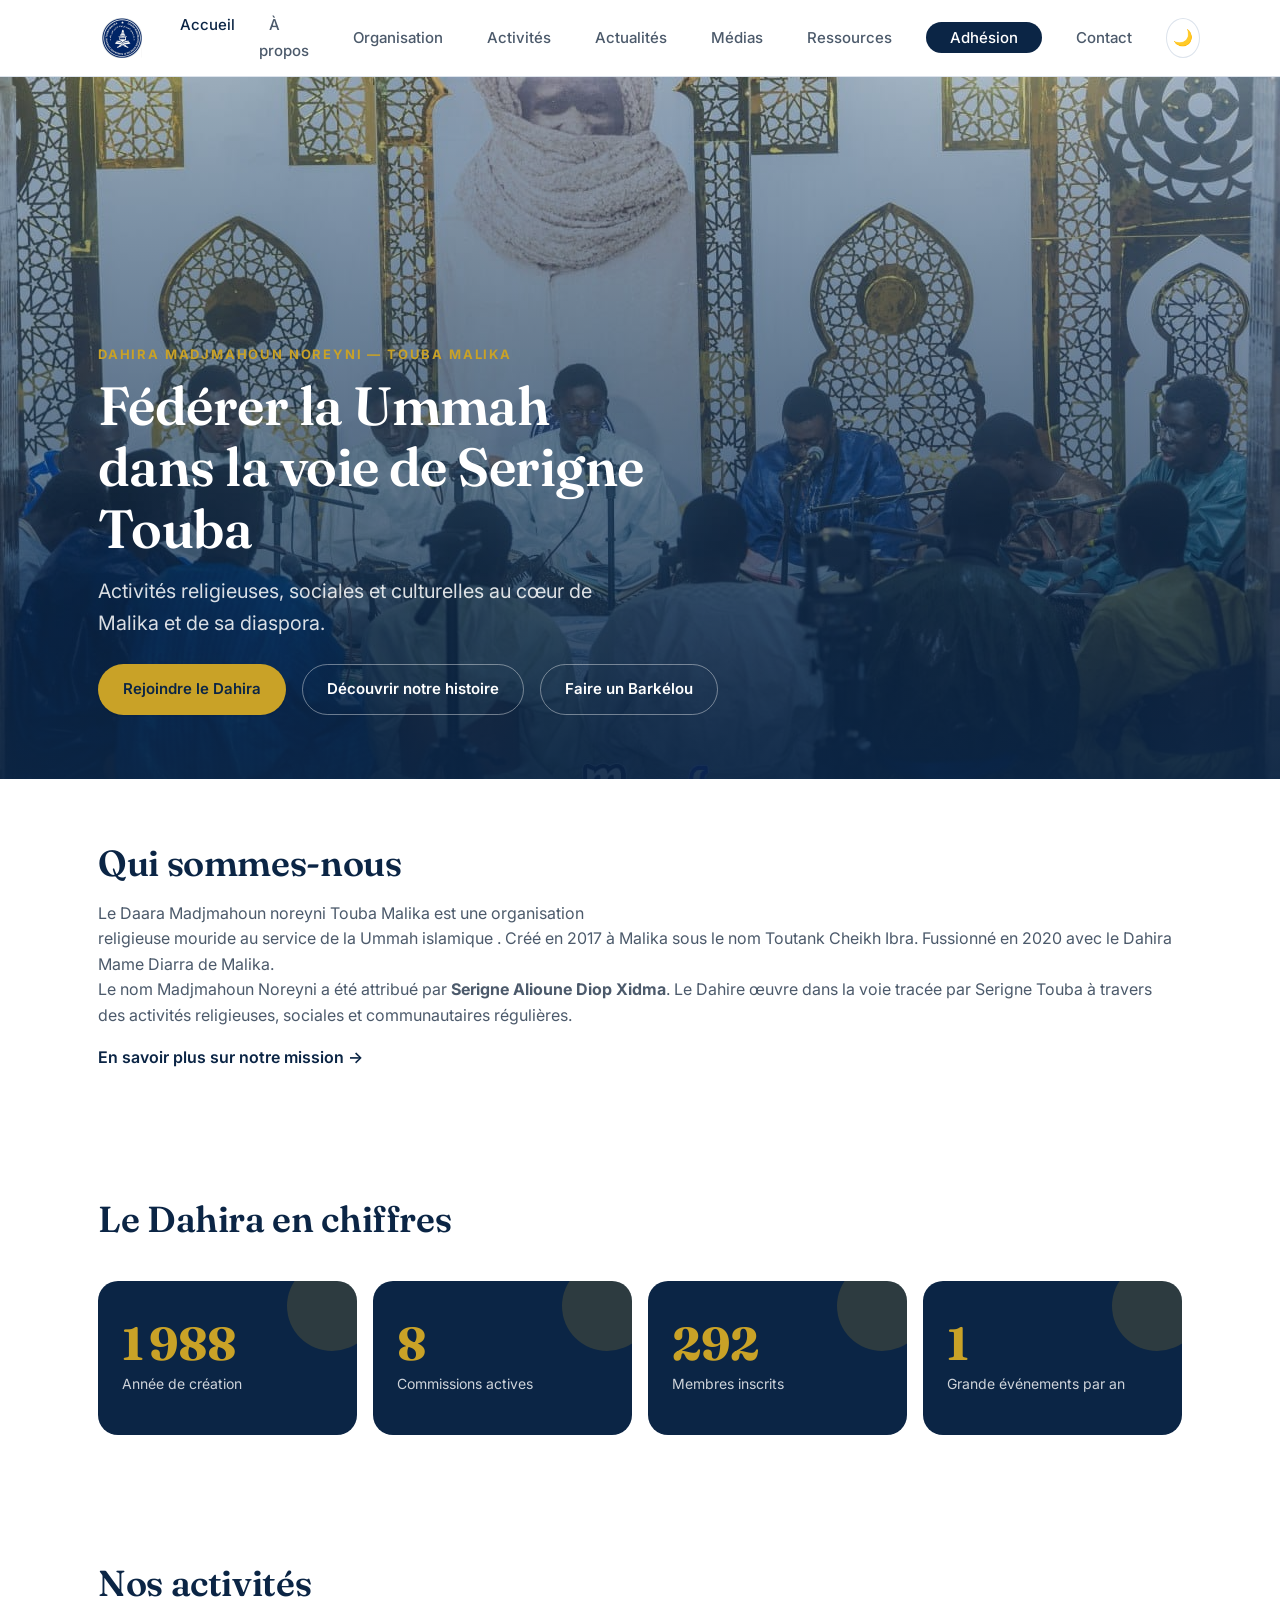
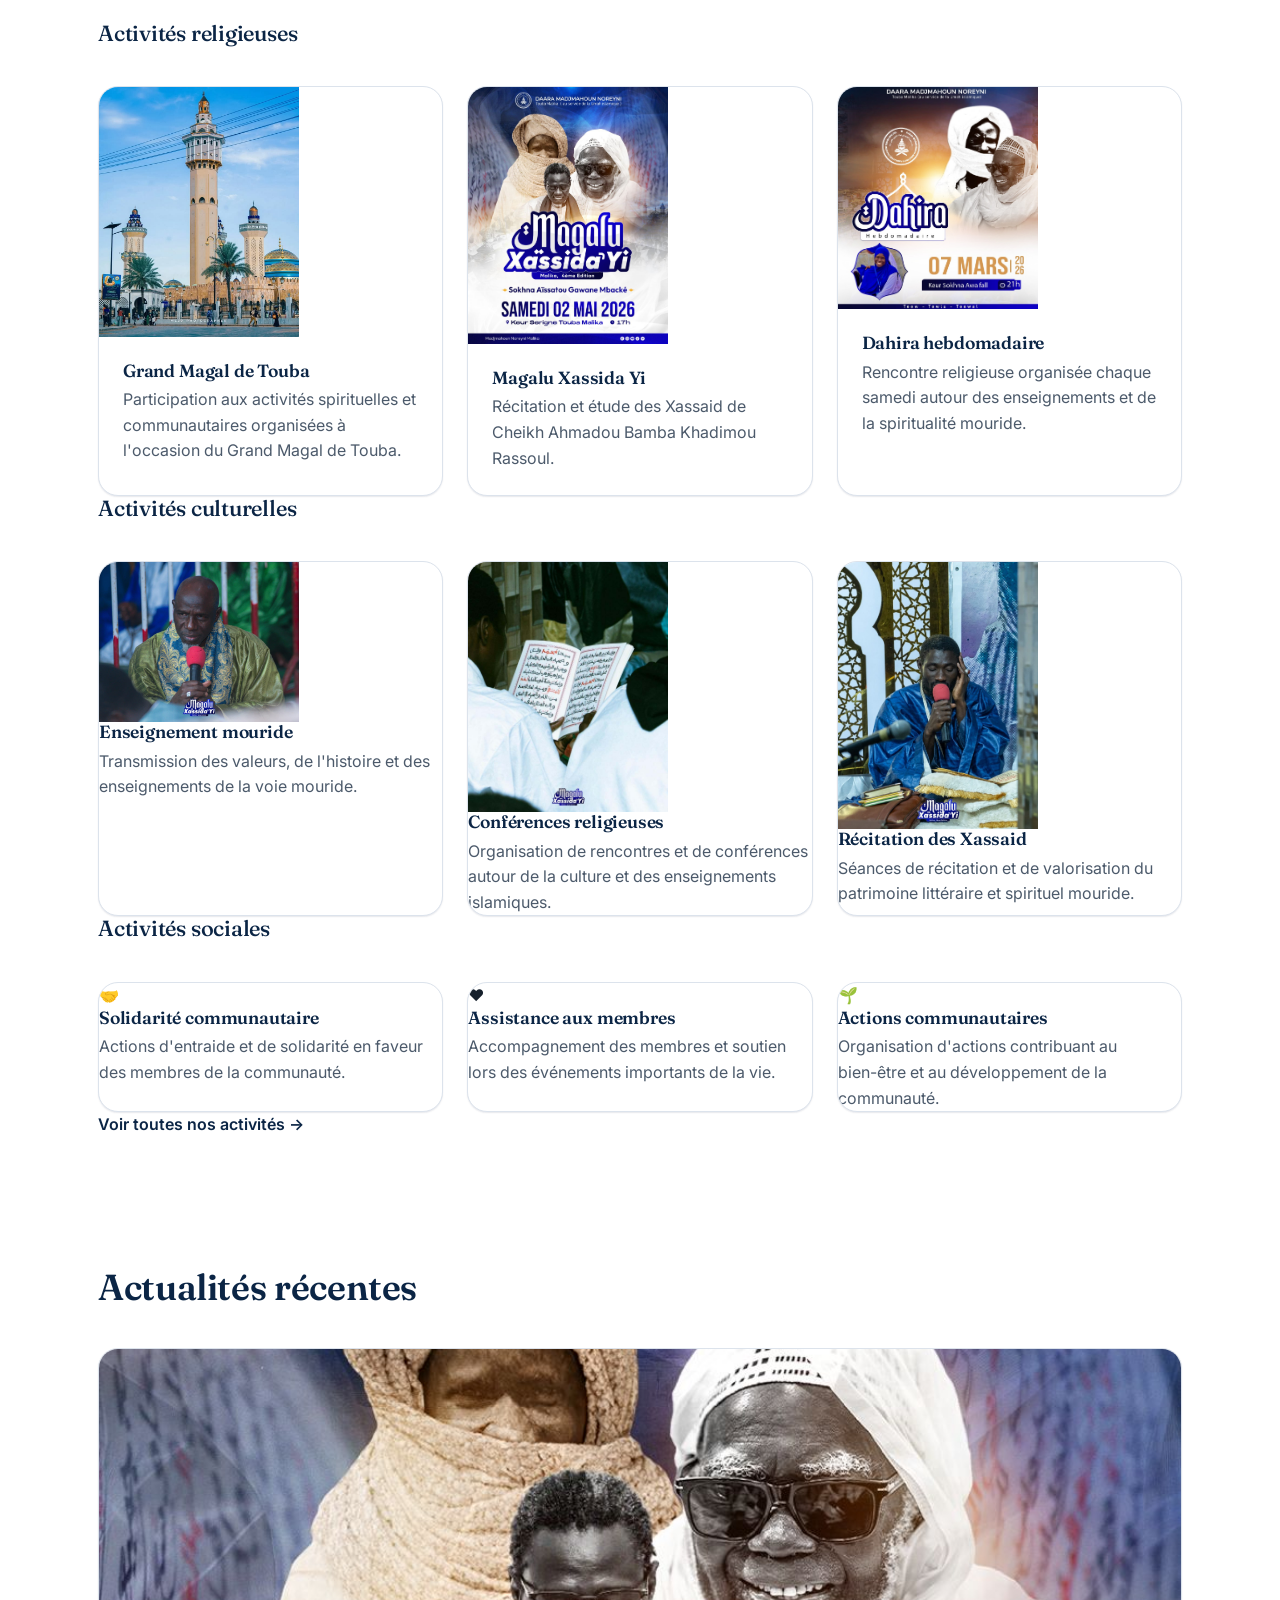
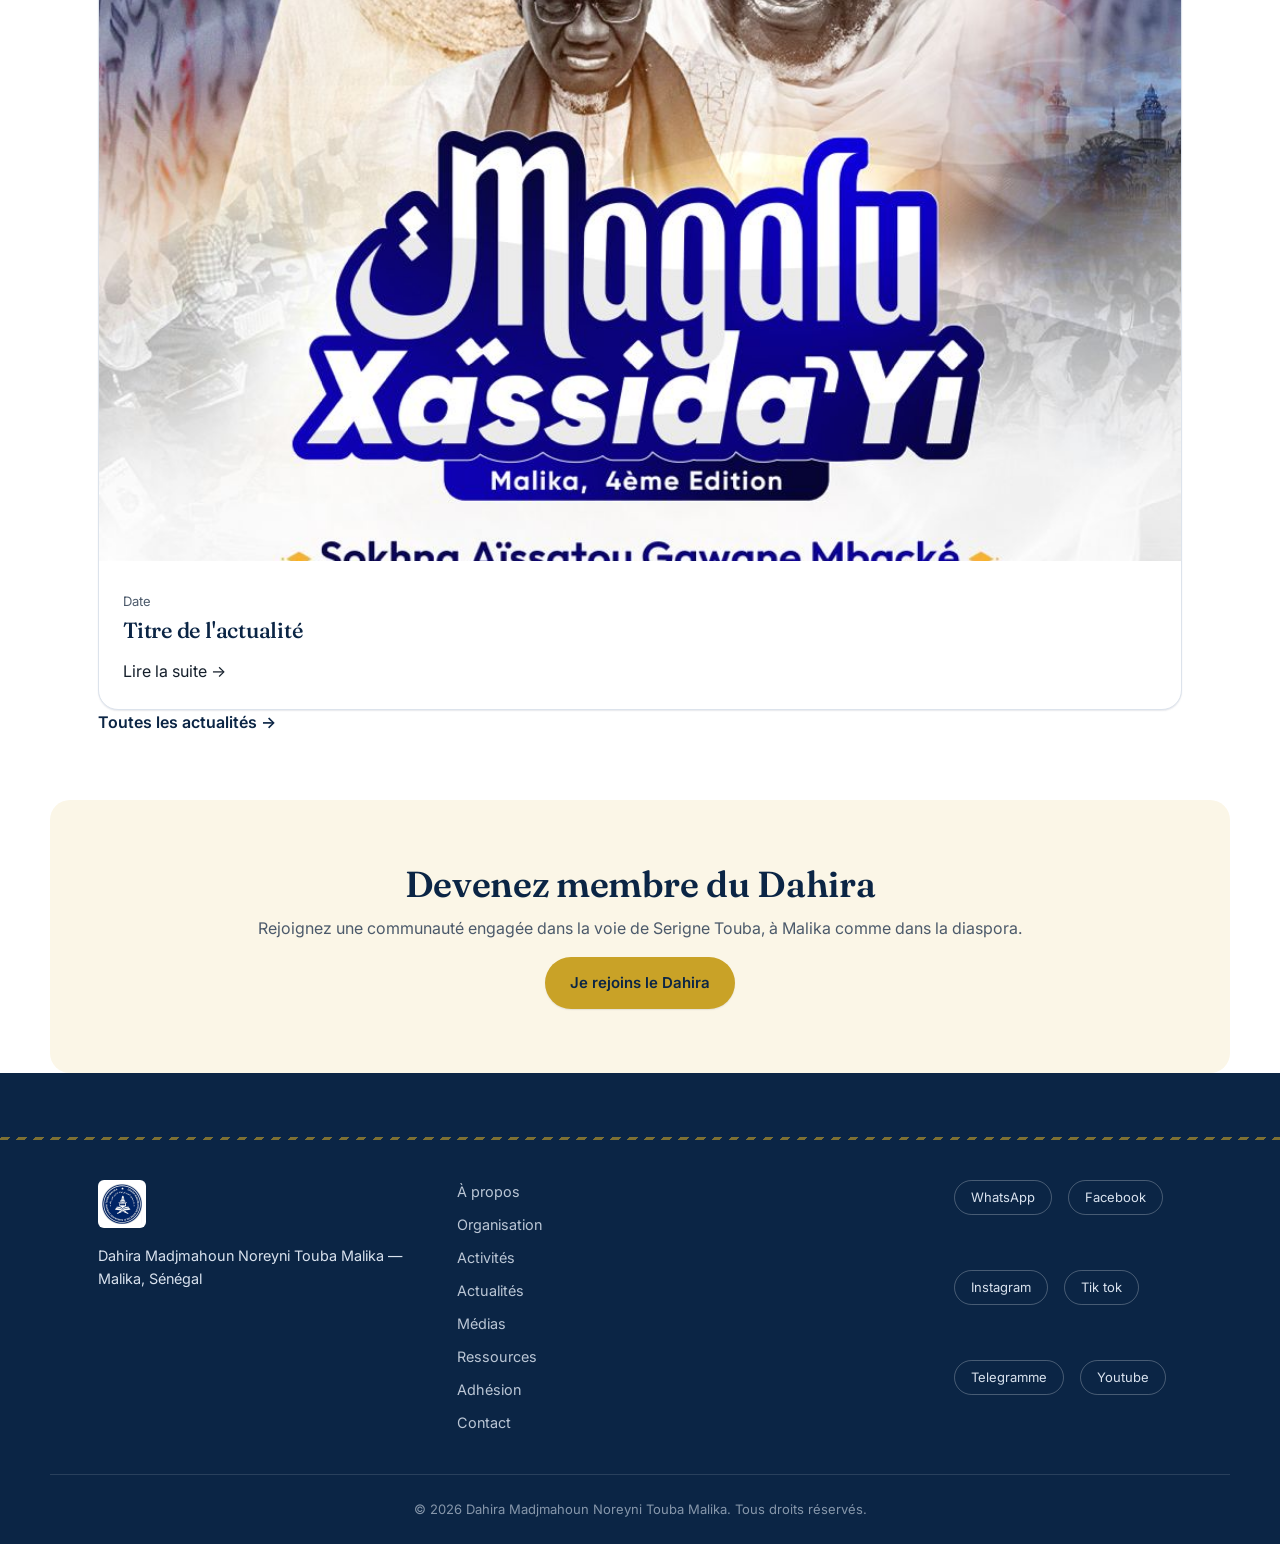
==== commit 7de93b8e: "JS:Modification et deploiement" ====
--- a/index.html
+++ b/index.html
@@ -50,10 +50,22 @@
         <p class="eyebrow">Dahira Madjmahoun Noreyni — Touba Malika</p>
         <h1>Fédérer la Ummah dans la voie de Serigne Touba</h1>
         <p class="hero-subtitle">Activités religieuses, sociales et culturelles au cœur de Malika et de sa diaspora.</p>
-        <div class="hero-actions">
-          <a href="adhesion.html" class="btn btn-primary">Rejoindre le Dahira</a>
-          <a href="apropos.html" class="btn btn-secondary">Découvrir notre histoire</a>
-        </div>
+       <div class="hero-actions">
+  <a href="adhesion.html" class="btn btn-primary">
+    Rejoindre le Dahira
+  </a>
+
+  <a href="apropos.html" class="btn btn-secondary">
+    Découvrir notre histoire
+  </a>
+
+  <a href="https://wa.me/221763635722"
+     class="btn-wave"
+     target="_blank"
+     rel="noopener noreferrer">
+     Faire un Barkélou
+  </a>
+</div>
       </div>
     </section>
 
@@ -79,12 +91,12 @@
           <span class="stat-label">Commissions actives</span>
         </div>
         <div class="bento-item stat-card">
-          <span class="stat-number" data-counter data-target="300">0</span>
+          <span class="stat-number" data-counter data-live-counter="membres" data-target="300">0</span>
           <span class="stat-label">Membres inscrits</span>
         </div>
         <div class="bento-item stat-card">
           <span class="stat-number" data-counter data-target="2">0</span>
-          <span class="stat-label">Événements par an</span>
+          <span class="stat-label"> Grande événements par an</span>
         </div>
       </div>
     </section>
@@ -102,19 +114,9 @@
 
   <div class="cards-grid">
 
+
 <article class="activity-card">
-  <img src="css/js/gamu.jpeg" alt="Gamou" width="200px">
-  <div class="activity-content">
-    <h4>Gamou</h4>
-    <p>
-      Célébration religieuse consacrée à la spiritualité,
-      à la prière et aux enseignements islamiques.
-    </p>
-  </div>
-</article>
-
-<article class="activity-card">
-  <img src="css/js/K.jpeg" alt="Grand Magal de Touba" width="200px">
+  <img src="css/js/touba.jpeg" alt="Grand Magal de Touba" width="200px">
   <div class="activity-content">
     <h4>Grand Magal de Touba</h4>
     <p>
@@ -291,8 +293,7 @@
   </footer>
 
   <script src="css/js/script.js"></script>
-<script src="css/js/galerie.js"></script>
-<script src="css/js/formulaire.js"></script>
-
+  <script src="css/js/galerie.js"></script>
+  <script src="css/js/formulaire.js"></script>
 </body>
 </html>
--- a/css/style.css
+++ b/css/style.css
@@ -1,51 +1,69 @@
 /* ==========================================================================
    DAHIRA MADJMAHOUN NOREYNI TOUBA MALIKA — FEUILLE DE STYLE
    --------------------------------------------------------------------------
-   Direction artistique : institution spirituelle sobre, éditoriale et digne.
-   Palette bleu profond + or, typographie serif de caractère pour les titres,
-   sans-serif humaniste pour le corps. Signature visuelle : motif géométrique
-   à huit branches (étoile khatam), inspiré de l'art géométrique islamique,
-   utilisé en filet décoratif abstrait — jamais figuratif.
+   Design : institution spirituelle sobre, éditoriale et digne.
+   Palette : bleu profond + or.
    ========================================================================== */
 
-/* ---------- 1. POLICES ---------- */
+
+/* ==========================================================================
+   1. POLICES
+========================================================================== */
+
 @import url('https://fonts.googleapis.com/css2?family=Fraunces:opsz,wght@9..144,400;9..144,500;9..144,600;9..144,700&family=Inter:wght@400;500;600;700&display=swap');
 
-/* ---------- 2. TOKENS (VARIABLES) ---------- */
+
+/* ==========================================================================
+   2. VARIABLES
+========================================================================== */
+
 :root {
-  /* Couleurs — mode clair */
+
+  /* Couleurs */
   --navy-900: #0B2545;
   --navy-700: #14345F;
   --navy-600: #1D4478;
   --navy-050: #EEF2F7;
+
   --gold-600: #A9821C;
   --gold-500: #C9A227;
   --gold-300: #E3C767;
   --gold-050: #FBF6E7;
-  --ink-900:  #16202C;
-  --ink-600:  #4C5A6B;
-  --ink-400:  #7D8CA0;
-  --paper:      #FFFFFF;
+
+  --ink-900: #16202C;
+  --ink-600: #4C5A6B;
+  --ink-400: #7D8CA0;
+
+  --paper: #FFFFFF;
   --paper-soft: #F7F9FC;
-  --line:       #DCE3EC;
+  --line: #DCE3EC;
+
   --success: #2E7D32;
-  --error:   #B3261E;
-
-  /* Rôles sémantiques */
+  --error: #B3261E;
+
+
+  /* Rôles */
   --color-bg: var(--paper);
   --color-bg-soft: var(--paper-soft);
   --color-surface: var(--paper);
+
   --color-text: var(--ink-900);
   --color-text-muted: var(--ink-600);
+
   --color-border: var(--line);
+
   --color-brand: var(--navy-900);
   --color-brand-strong: var(--navy-700);
+
   --color-accent: var(--gold-500);
   --color-accent-strong: var(--gold-600);
   --color-accent-soft: var(--gold-050);
+
   --color-header-bg: rgba(255, 255, 255, 0.92);
+
   --color-footer-bg: var(--navy-900);
   --color-footer-text: #D9E2EE;
+
 
   /* Typographie */
   --font-display: 'Fraunces', Georgia, 'Times New Roman', serif;
@@ -53,14 +71,20 @@
 
   --fs-eyebrow: 0.8125rem;
   --fs-body: 1rem;
+
   --fs-lead: clamp(1.05rem, 1rem + 0.3vw, 1.25rem);
+
   --fs-h3: clamp(1.15rem, 1.05rem + 0.4vw, 1.4rem);
   --fs-h2: clamp(1.6rem, 1.3rem + 1.2vw, 2.35rem);
   --fs-h1: clamp(2.1rem, 1.6rem + 2.2vw, 3.4rem);
+
   --fs-stat: clamp(2rem, 1.6rem + 1.6vw, 3rem);
 
+
+  /* Hauteurs */
   --lh-tight: 1.15;
   --lh-normal: 1.6;
+
 
   /* Espacements */
   --space-2xs: 0.375rem;
@@ -71,193 +95,382 @@
   --space-xl: 4rem;
   --space-2xl: 6rem;
 
-  /* Rayons & ombres */
+
+  /* Rayons */
   --radius-sm: 6px;
   --radius-md: 12px;
   --radius-lg: 20px;
   --radius-pill: 999px;
-  --shadow-sm: 0 1px 2px rgba(11, 37, 69, 0.06), 0 1px 1px rgba(11, 37, 69, 0.04);
-  --shadow-md: 0 8px 24px rgba(11, 37, 69, 0.10);
-  --shadow-lg: 0 20px 48px rgba(11, 37, 69, 0.16);
+
+
+  /* Ombres */
+  --shadow-sm:
+    0 1px 2px rgba(11, 37, 69, 0.06),
+    0 1px 1px rgba(11, 37, 69, 0.04);
+
+  --shadow-md:
+    0 8px 24px rgba(11, 37, 69, 0.10);
+
+  --shadow-lg:
+    0 20px 48px rgba(11, 37, 69, 0.16);
+
 
   /* Mise en page */
   --container-max: 1180px;
   --container-pad: clamp(1.25rem, 4vw, 3rem);
+
   --header-height: 76px;
+
   --transition: 200ms ease;
 }
 
-/* Mode sombre */
+
+/* ==========================================================================
+   3. MODE SOMBRE
+========================================================================== */
+
 [data-theme="dark"] {
+
   --color-bg: #0A1826;
   --color-bg-soft: #0F2036;
   --color-surface: #122741;
+
   --color-text: #EAF0F7;
   --color-text-muted: #A9B8CB;
+
   --color-border: #1F3A5A;
+
   --color-brand: #7FA3D6;
   --color-brand-strong: #A9C4E8;
+
   --color-accent: #E3C767;
   --color-accent-strong: #F0DB92;
+
   --color-accent-soft: rgba(227, 199, 103, 0.12);
+
   --color-header-bg: rgba(10, 24, 38, 0.9);
+
   --color-footer-bg: #060F1A;
   --color-footer-text: #B9C7DA;
-  --shadow-sm: 0 1px 2px rgba(0,0,0,0.3);
-  --shadow-md: 0 8px 24px rgba(0,0,0,0.35);
-  --shadow-lg: 0 20px 48px rgba(0,0,0,0.45);
-}
-
-/* ---------- 3. RESET & BASE ---------- */
-*, *::before, *::after { box-sizing: border-box; }
+
+  --shadow-sm:
+    0 1px 2px rgba(0, 0, 0, 0.3);
+
+  --shadow-md:
+    0 8px 24px rgba(0, 0, 0, 0.35);
+
+  --shadow-lg:
+    0 20px 48px rgba(0, 0, 0, 0.45);
+}
+
+
+/* ==========================================================================
+   4. RESET
+========================================================================== */
+
+*,
+*::before,
+*::after {
+  box-sizing: border-box;
+}
 
 html {
   scroll-behavior: smooth;
   scroll-padding-top: calc(var(--header-height) + 16px);
 }
 
-@media (prefers-reduced-motion: reduce) {
-  html { scroll-behavior: auto; }
-  *, *::before, *::after {
-    animation-duration: 0.001ms !important;
-    animation-iteration-count: 1 !important;
-    transition-duration: 0.001ms !important;
-    scroll-behavior: auto !important;
-  }
-}
-
 body {
   margin: 0;
+
   font-family: var(--font-body);
   font-size: var(--fs-body);
   line-height: var(--lh-normal);
+
   color: var(--color-text);
   background: var(--color-bg);
+
   -webkit-font-smoothing: antialiased;
-  transition: background var(--transition), color var(--transition);
-}
-
-img { max-width: 100%; height: auto; display: block; }
-a { color: inherit; text-decoration: none; }
-ul, ol { list-style: none; margin: 0; padding: 0; }
-button { font: inherit; color: inherit; background: none; border: none; cursor: pointer; }
-input, textarea, select { font: inherit; color: inherit; }
-
-h1, h2, h3, h4 {
+
+  transition:
+    background var(--transition),
+    color var(--transition);
+}
+
+img {
+  max-width: 100%;
+  height: auto;
+  display: block;
+}
+
+a {
+  color: inherit;
+  text-decoration: none;
+}
+
+ul,
+ol {
+  list-style: none;
+  margin: 0;
+  padding: 0;
+}
+
+button {
+  font: inherit;
+  color: inherit;
+  background: none;
+  border: none;
+  cursor: pointer;
+}
+
+input,
+textarea,
+select {
+  font: inherit;
+  color: inherit;
+}
+
+
+/* ==========================================================================
+   5. TITRES
+========================================================================== */
+
+h1,
+h2,
+h3,
+h4 {
   font-family: var(--font-display);
   font-weight: 600;
   line-height: var(--lh-tight);
+
   color: var(--color-brand);
+
   margin: 0 0 var(--space-sm);
+
   letter-spacing: -0.01em;
 }
-[data-theme="dark"] h1, [data-theme="dark"] h2, [data-theme="dark"] h3, [data-theme="dark"] h4 {
+
+[data-theme="dark"] h1,
+[data-theme="dark"] h2,
+[data-theme="dark"] h3,
+[data-theme="dark"] h4 {
   color: var(--color-text);
 }
 
-h1 { font-size: var(--fs-h1); }
-h2 { font-size: var(--fs-h2); }
-h3 { font-size: var(--fs-h3); font-weight: 500; }
-
-p { margin: 0 0 var(--space-sm); color: var(--color-text-muted); }
+h1 {
+  font-size: var(--fs-h1);
+}
+
+h2 {
+  font-size: var(--fs-h2);
+}
+
+h3 {
+  font-size: var(--fs-h3);
+  font-weight: 500;
+}
+
+h4 {
+  font-size: 1.1rem;
+}
+
+p {
+  margin: 0 0 var(--space-sm);
+  color: var(--color-text-muted);
+}
+
+
+/* ==========================================================================
+   6. ACCESSIBILITÉ
+========================================================================== */
 
 .sr-only {
   position: absolute;
-  width: 1px; height: 1px;
-  padding: 0; margin: -1px;
+
+  width: 1px;
+  height: 1px;
+
+  padding: 0;
+  margin: -1px;
+
   overflow: hidden;
-  clip: rect(0,0,0,0);
+
+  clip: rect(0, 0, 0, 0);
+
   white-space: nowrap;
+
   border: 0;
 }
 
 :focus-visible {
   outline: 3px solid var(--color-accent);
   outline-offset: 3px;
+
   border-radius: var(--radius-sm);
 }
 
-/* ---------- 4. MOTIF SIGNATURE — filet géométrique à 8 branches ---------- */
-.section::before,
-.hero::after {
-  content: "";
-}
+
+/* ==========================================================================
+   7. MOTIFS
+========================================================================== */
 
 .divider-star {
   height: 22px;
   width: 100%;
-  background-image: radial-gradient(circle, var(--color-accent) 0 2px, transparent 2.4px);
+
+  background-image:
+    radial-gradient(
+      circle,
+      var(--color-accent) 0 2px,
+      transparent 2.4px
+    );
+
   background-size: 28px 22px;
   background-repeat: repeat-x;
   background-position: center;
+
   opacity: 0.55;
 }
 
-/* petite étoile khatam utilisée comme puce/ornement */
 .khatam {
   display: inline-block;
+
   width: 14px;
   height: 14px;
-  background: conic-gradient(from 0deg,
-    var(--color-accent) 0 45deg, transparent 45deg 90deg,
-    var(--color-accent) 90deg 135deg, transparent 135deg 180deg,
-    var(--color-accent) 180deg 225deg, transparent 225deg 270deg,
-    var(--color-accent) 270deg 315deg, transparent 315deg 360deg);
+
+  background:
+    conic-gradient(
+      from 0deg,
+      var(--color-accent) 0 45deg,
+      transparent 45deg 90deg,
+      var(--color-accent) 90deg 135deg,
+      transparent 135deg 180deg,
+      var(--color-accent) 180deg 225deg,
+      transparent 225deg 270deg,
+      var(--color-accent) 270deg 315deg,
+      transparent 315deg 360deg
+    );
+
   transform: rotate(22.5deg);
 }
 
-/* ---------- 5. MISE EN PAGE / CONTENEURS ---------- */
-main, header .navbar, footer .footer-grid,
-.page-header, .content-section, .hero-content, .sub-tabs, .filter-tabs {
+
+/* ==========================================================================
+   8. CONTENEURS
+========================================================================== */
+
+main,
+header .navbar,
+footer .footer-grid,
+.page-header,
+.content-section,
+.hero-content,
+.sub-tabs,
+.filter-tabs {
   width: 100%;
 }
 
 .section,
 .page-header {
   max-width: var(--container-max);
+
   margin-inline: auto;
+
   padding-inline: var(--container-pad);
   padding-block: var(--space-xl);
 }
 
-.content-section + .content-section { padding-top: 0; }
-
-/* ---------- 6. HEADER / NAVIGATION ---------- */
+.content-section + .content-section {
+  padding-top: 0;
+}
+
+
+/* ==========================================================================
+   9. HEADER / NAVIGATION
+========================================================================== */
+
 .site-header {
   position: sticky;
+
   top: 0;
+
   z-index: 100;
+
   background: var(--color-header-bg);
-  backdrop-filter: saturate(160%) blur(10px);
+
+  backdrop-filter:
+    saturate(160%)
+    blur(10px);
+
   border-bottom: 1px solid var(--color-border);
 }
 
 .navbar {
   max-width: var(--container-max);
+
   margin-inline: auto;
+
   padding-inline: var(--container-pad);
+
   height: var(--header-height);
+
+  display: flex;
+
+  align-items: center;
+
+  gap: var(--space-md);
+}
+
+
+/* LOGO HEADER */
+
+.logo {
   display: flex;
   align-items: center;
-  gap: var(--space-md);
-}
-
-.logo img { height: 44px; width: auto; }
+
+  flex-shrink: 0;
+}
+
+.logo img {
+  width: 48px;
+  height: 48px;
+
+  object-fit: contain;
+
+  background: #fff;
+
+  padding: 4px;
+
+  border-radius: var(--radius-sm);
+}
+
+
+/* NAVIGATION */
 
 .nav-links {
   display: flex;
+
   align-items: center;
+
   gap: var(--space-md);
+
   margin-left: auto;
 }
 
 .nav-links a {
   font-size: 0.9375rem;
+
   font-weight: 500;
+
   color: var(--color-text-muted);
-  padding: var(--space-2xs) var(--space-xs);
+
+  padding:
+    var(--space-2xs)
+    var(--space-xs);
+
   border-radius: var(--radius-sm);
+
   transition: color var(--transition);
+
   position: relative;
 }
 
@@ -265,906 +478,2356 @@
 .nav-links a[aria-current="page"] {
   color: var(--color-brand);
 }
+
 [data-theme="dark"] .nav-links a:hover,
-[data-theme="dark"] .nav-links a[aria-current="page"] { color: var(--color-accent); }
+[data-theme="dark"] .nav-links a[aria-current="page"] {
+  color: var(--color-accent);
+}
 
 .nav-links a[aria-current="page"]::after {
   content: "";
+
   position: absolute;
+
   left: var(--space-xs);
   right: var(--space-xs);
+
   bottom: -2px;
+
   height: 2px;
+
   background: var(--color-accent);
+
   border-radius: var(--radius-pill);
 }
+
+
+/* BOUTON ADHÉSION NAVIGATION */
 
 .nav-links .btn-nav {
   background: var(--color-brand);
+
   color: #fff;
-  padding: var(--space-2xs) var(--space-md);
+
+  padding:
+    var(--space-2xs)
+    var(--space-md);
+
   border-radius: var(--radius-pill);
 }
-.nav-links .btn-nav:hover { background: var(--color-brand-strong); }
+
+.nav-links .btn-nav:hover {
+  background: var(--color-brand-strong);
+}
+
+
+/* MODE SOMBRE */
 
 .theme-toggle {
-  width: 40px; height: 40px;
-  display: grid; place-items: center;
+  width: 40px;
+  height: 40px;
+
+  display: grid;
+
+  place-items: center;
+
   border-radius: 50%;
+
   border: 1px solid var(--color-border);
-  transition: background var(--transition);
-}
-.theme-toggle:hover { background: var(--color-bg-soft); }
+
+  transition:
+    background var(--transition);
+}
+
+.theme-toggle:hover {
+  background: var(--color-bg-soft);
+}
+
+
+/* HAMBURGER */
 
 .hamburger {
   display: none;
+
   flex-direction: column;
+
   gap: 5px;
+
   width: 26px;
 }
+
 .hamburger span {
   height: 2px;
+
   background: var(--color-brand);
+
   border-radius: 2px;
-  transition: transform var(--transition), opacity var(--transition);
-}
-
-/* ---------- 7. BOUTONS & LIENS ---------- */
+
+  transition:
+    transform var(--transition),
+    opacity var(--transition);
+}
+
+
+/* ==========================================================================
+   10. BOUTONS
+========================================================================== */
+
 .btn {
   display: inline-flex;
+
   align-items: center;
   justify-content: center;
+
   gap: var(--space-2xs);
+
   padding: 0.85em 1.6em;
+
   border-radius: var(--radius-pill);
+
   font-weight: 600;
+
   font-size: 0.9375rem;
-  transition: transform var(--transition), box-shadow var(--transition), background var(--transition), color var(--transition);
+
+  transition:
+    transform var(--transition),
+    box-shadow var(--transition),
+    background var(--transition),
+    color var(--transition);
+
   border: 1px solid transparent;
 }
-.btn:hover { transform: translateY(-1px); }
+
+.btn:hover {
+  transform: translateY(-1px);
+}
+
+
+/* BOUTON PRINCIPAL */
 
 .btn-primary {
   background: var(--color-accent);
+
   color: var(--navy-900);
+
   box-shadow: var(--shadow-sm);
 }
-.btn-primary:hover { background: var(--color-accent-strong); box-shadow: var(--shadow-md); }
+
+.btn-primary:hover {
+  background: var(--color-accent-strong);
+
+  box-shadow: var(--shadow-md);
+}
+
+
+/* BOUTON SECONDAIRE */
 
 .btn-secondary {
   background: transparent;
+
   color: var(--color-brand);
+
   border-color: var(--color-border);
 }
-[data-theme="dark"] .btn-secondary { color: var(--color-text); }
-.btn-secondary:hover { border-color: var(--color-brand); }
-
-.btn-small { padding: 0.5em 1.1em; font-size: 0.85rem; }
-.btn-full { width: 100%; }
+
+[data-theme="dark"] .btn-secondary {
+  color: var(--color-text);
+}
+
+.btn-secondary:hover {
+  border-color: var(--color-brand);
+}
+
+
+/* PETIT BOUTON */
+
+.btn-small {
+  padding: 0.5em 1.1em;
+
+  font-size: 0.85rem;
+}
+
+.btn-full {
+  width: 100%;
+}
+
+
+/* ==========================================================================
+   11. BOUTON BARKÉLOU
+   --------------------------------------------------------------------------
+   Transparent comme "Découvrir notre histoire".
+   Pas de fond bleu.
+   Pas de fond jaune.
+========================================================================== */
+
+.btn-wave {
+  display: inline-flex;
+
+  align-items: center;
+  justify-content: center;
+
+  gap: 8px;
+
+  padding: 0.85em 1.6em;
+
+  background: transparent;
+
+  color: #fff !important;
+
+  border: 1px solid rgba(255, 255, 255, 0.4);
+
+  border-radius: var(--radius-pill);
+
+  font-weight: 600;
+
+  font-size: 0.9375rem;
+
+  text-decoration: none !important;
+
+  animation: barkelouPulse 2s ease-in-out infinite;
+
+  transition:
+    transform 200ms ease,
+    border-color 200ms ease,
+    background 200ms ease;
+}
+
+
+/* Survol */
+
+.btn-wave:hover {
+  background: rgba(255, 255, 255, 0.08);
+
+  border-color: #fff;
+
+  color: #fff !important;
+
+  transform: translateY(-2px);
+}
+
+
+/* Animation Barkélou */
+
+@keyframes barkelouPulse {
+
+  0% {
+    transform: scale(1);
+  }
+
+  50% {
+    transform: scale(1.05);
+  }
+
+  100% {
+    transform: scale(1);
+  }
+
+}
+
+
+/* ==========================================================================
+   12. LIENS
+========================================================================== */
 
 .link-more {
   display: inline-flex;
+
   align-items: center;
+
   gap: 0.35em;
+
   color: var(--color-brand);
+
   font-weight: 600;
+
   border-bottom: 1px solid transparent;
-  transition: border-color var(--transition);
-}
-[data-theme="dark"] .link-more { color: var(--color-accent); }
-.link-more:hover { border-color: currentColor; }
-
-/* ---------- 8. HERO (accueil) ---------- */
+
+  transition:
+    border-color var(--transition);
+}
+
+[data-theme="dark"] .link-more {
+  color: var(--color-accent);
+}
+
+.link-more:hover {
+  border-color: currentColor;
+}
+
+
+/* ==========================================================================
+   13. HERO
+========================================================================== */
+
 .hero {
   position: relative;
+
   min-height: 78vh;
+
   display: flex;
+
   align-items: flex-end;
+
   color: #fff;
 }
 
-.hero-media { position: absolute; inset: 0; z-index: -1; }
+.hero-media {
+  position: absolute;
+
+  inset: 0;
+
+  z-index: -1;
+}
+
 .hero-image {
-  width: 100%; height: 100%; object-fit: cover;
-}
+  width: 100%;
+  height: 100%;
+
+  object-fit: cover;
+}
+
 .hero-media::after {
   content: "";
-  position: absolute; inset: 0;
-  background: linear-gradient(180deg, rgba(11,37,69,0.25) 0%, rgba(11,37,69,0.55) 55%, rgba(11,37,69,0.92) 100%);
+
+  position: absolute;
+
+  inset: 0;
+
+  background:
+    linear-gradient(
+      180deg,
+      rgba(11, 37, 69, 0.25) 0%,
+      rgba(11, 37, 69, 0.55) 55%,
+      rgba(11, 37, 69, 0.92) 100%
+    );
 }
 
 .hero-content {
   max-width: var(--container-max);
+
   margin-inline: auto;
-  padding: var(--space-2xl) var(--container-pad) var(--space-xl);
+
+  padding:
+    var(--space-2xl)
+    var(--container-pad)
+    var(--space-xl);
 }
 
 .eyebrow {
   font-family: var(--font-body);
+
   font-size: var(--fs-eyebrow);
+
   font-weight: 700;
+
   letter-spacing: 0.14em;
+
   text-transform: uppercase;
+
   color: var(--color-accent);
+
   margin-bottom: var(--space-xs);
 }
 
-.hero h1 { color: #fff; max-width: 16ch; }
+.hero h1 {
+  color: #fff;
+
+  max-width: 16ch;
+}
+
 .hero-subtitle {
-  color: rgba(255,255,255,0.85);
+  color: rgba(255, 255, 255, 0.85);
+
   font-size: var(--fs-lead);
+
   max-width: 46ch;
+
   margin-bottom: var(--space-md);
 }
 
-.hero-actions { display: flex; flex-wrap: wrap; gap: var(--space-sm); }
-.hero .btn-secondary { color: #fff; border-color: rgba(255,255,255,0.4); }
-.hero .btn-secondary:hover { border-color: #fff; }
-
-/* ---------- 9. PAGE HEADER (pages internes) ---------- */
+.hero-actions {
+  display: flex;
+
+  flex-wrap: wrap;
+
+  gap: var(--space-sm);
+}
+
+.hero .btn-secondary {
+  color: #fff;
+
+  border-color: rgba(255, 255, 255, 0.4);
+}
+
+.hero .btn-secondary:hover {
+  border-color: #fff;
+}
+
+
+/* ==========================================================================
+   14. PAGE HEADER
+========================================================================== */
+
 .page-header {
-  padding-block: var(--space-xl) var(--space-lg);
+  padding-block:
+    var(--space-xl)
+    var(--space-lg);
+
   border-bottom: 1px solid var(--color-border);
-  background: linear-gradient(180deg, var(--color-bg-soft), var(--color-bg));
-}
+
+  background:
+    linear-gradient(
+      180deg,
+      var(--color-bg-soft),
+      var(--color-bg)
+    );
+}
+
 .page-header .page-lead {
   font-size: var(--fs-lead);
+
   max-width: 60ch;
 }
 
-/* ---------- 10. SOUS-NAVIGATION & FILTRES ---------- */
-.sub-tabs, .filter-tabs {
+
+/* ==========================================================================
+   15. SOUS-NAVIGATION
+========================================================================== */
+
+.sub-tabs,
+.filter-tabs {
   max-width: var(--container-max);
+
   margin-inline: auto;
+
   padding-inline: var(--container-pad);
+
   display: flex;
+
   flex-wrap: wrap;
+
   gap: var(--space-xs);
+
   padding-block: var(--space-md);
+
   position: sticky;
+
   top: var(--header-height);
+
   background: var(--color-bg);
+
   z-index: 10;
+
   border-bottom: 1px solid var(--color-border);
 }
 
 .sub-tab {
-  padding: var(--space-2xs) var(--space-sm);
+  padding:
+    var(--space-2xs)
+    var(--space-sm);
+
   border-radius: var(--radius-pill);
+
   font-weight: 600;
+
   font-size: 0.9rem;
+
   color: var(--color-text-muted);
-  transition: background var(--transition), color var(--transition);
-}
-.sub-tab:hover { background: var(--color-bg-soft); color: var(--color-brand); }
+
+  transition:
+    background var(--transition),
+    color var(--transition);
+}
+
+.sub-tab:hover {
+  background: var(--color-bg-soft);
+
+  color: var(--color-brand);
+}
 
 .filter-btn {
-  padding: var(--space-2xs) var(--space-sm);
+  padding:
+    var(--space-2xs)
+    var(--space-sm);
+
   border-radius: var(--radius-pill);
+
   border: 1px solid var(--color-border);
+
   font-weight: 600;
+
   font-size: 0.875rem;
+
   color: var(--color-text-muted);
+
   transition: all var(--transition);
 }
-.filter-btn:hover { border-color: var(--color-brand); color: var(--color-brand); }
+
+.filter-btn:hover {
+  border-color: var(--color-brand);
+
+  color: var(--color-brand);
+}
+
 .filter-btn.is-active {
   background: var(--color-brand);
+
   border-color: var(--color-brand);
+
   color: #fff;
 }
 
-/* ---------- 11. GRILLES DE CARTES ---------- */
+
+/* ==========================================================================
+   16. CARTES
+========================================================================== */
+
 .cards-grid {
   display: grid;
-  grid-template-columns: repeat(auto-fit, minmax(250px, 1fr));
+
+  grid-template-columns:
+    repeat(
+      auto-fit,
+      minmax(250px, 1fr)
+    );
+
   gap: var(--space-md);
+
   margin-top: var(--space-lg);
 }
 
-.activity-card, .value-card, .commission-card, .news-card {
+.activity-card,
+.value-card,
+.commission-card,
+.news-card {
   background: var(--color-surface);
+
   border: 1px solid var(--color-border);
+
   border-radius: var(--radius-lg);
+
   overflow: hidden;
+
   box-shadow: var(--shadow-sm);
-  transition: transform var(--transition), box-shadow var(--transition);
+
+  transition:
+    transform var(--transition),
+    box-shadow var(--transition);
+
   display: flex;
+
   flex-direction: column;
 }
 
-.activity-card:hover, .value-card:hover, .commission-card:hover, .news-card:hover {
+.activity-card:hover,
+.value-card:hover,
+.commission-card:hover,
+.news-card:hover {
   transform: translateY(-4px);
+
   box-shadow: var(--shadow-md);
 }
 
-.activity-card-image, .value-card-image, .commission-card-image,
-.news-card > img, .event-card-image {
+
+/* Images des cartes */
+
+.activity-card-image,
+.value-card-image,
+.commission-card-image,
+.news-card > img,
+.event-card-image {
+  width: 100%;
+
+  aspect-ratio: 4 / 3;
+
+  object-fit: cover;
+}
+
+
+/* Contenu des cartes */
+
+.activity-content {
+  padding: var(--space-md);
+}
+
+.activity-card h3,
+.value-card h3,
+.commission-card h3,
+.activity-card h4,
+.value-card h4,
+.commission-card h4 {
+  margin-top: 0;
+
+  margin-bottom: var(--space-2xs);
+}
+
+.activity-card p,
+.value-card p,
+.commission-card p {
+  margin-bottom: 0;
+}
+
+
+/* ==========================================================================
+   17. CHIFFRES CLÉS
+========================================================================== */
+
+.bento-grid {
+  display: grid;
+
+  grid-template-columns:
+    repeat(
+      auto-fit,
+      minmax(180px, 1fr)
+    );
+
+  gap: var(--space-sm);
+
+  margin-top: var(--space-lg);
+}
+
+.stat-card {
+  background: var(--color-brand);
+
+  color: #fff;
+
+  border-radius: var(--radius-lg);
+
+  padding:
+    var(--space-lg)
+    var(--space-md);
+
+  display: flex;
+
+  flex-direction: column;
+
+  gap: var(--space-2xs);
+
+  position: relative;
+
+  overflow: hidden;
+}
+
+.stat-card::before {
+  content: "";
+
+  position: absolute;
+
+  top: -20px;
+  right: -20px;
+
+  width: 90px;
+  height: 90px;
+
+  background: var(--color-accent);
+
+  opacity: 0.18;
+
+  border-radius: 50%;
+}
+
+.stat-number {
+  font-family: var(--font-display);
+
+  font-size: var(--fs-stat);
+
+  font-weight: 700;
+
+  color: var(--color-accent);
+
+  line-height: 1;
+}
+
+.stat-label {
+  font-size: 0.875rem;
+
+  color: rgba(255, 255, 255, 0.8);
+}
+
+
+/* ==========================================================================
+   18. ACTUALITÉS
+========================================================================== */
+
+.news-card-body {
+  padding: var(--space-md);
+}
+
+.badge {
+  display: inline-block;
+
+  background: var(--color-accent-soft);
+
+  color: var(--color-accent-strong);
+
+  font-size: 0.75rem;
+
+  font-weight: 700;
+
+  text-transform: uppercase;
+
+  letter-spacing: 0.05em;
+
+  padding: 0.3em 0.75em;
+
+  border-radius: var(--radius-pill);
+
+  margin-bottom: var(--space-2xs);
+}
+
+.news-card-body time {
+  display: block;
+
+  font-size: 0.8125rem;
+
+  color: var(--color-text-muted);
+
+  margin:
+    var(--space-2xs)
+    0;
+}
+
+.news-card-body h3 a:hover {
+  color: var(--color-accent-strong);
+}
+
+
+/* ==========================================================================
+   19. ÉVÉNEMENTS
+========================================================================== */
+
+.events-list {
+  display: grid;
+
+  gap: var(--space-sm);
+
+  margin-top: var(--space-lg);
+}
+
+.event-card {
+  display: grid;
+
+  grid-template-columns:
+    auto auto 1fr;
+
+  align-items: center;
+
+  gap: var(--space-md);
+
+  background: var(--color-surface);
+
+  border: 1px solid var(--color-border);
+
+  border-radius: var(--radius-md);
+
+  padding:
+    var(--space-sm)
+    var(--space-md);
+}
+
+.event-card-image {
+  width: 84px;
+  height: 84px;
+
+  border-radius: var(--radius-sm);
+
+  aspect-ratio: 1;
+}
+
+.event-date {
+  display: flex;
+
+  flex-direction: column;
+
+  align-items: center;
+
+  min-width: 72px;
+
+  padding: var(--space-xs);
+
+  background: var(--color-accent-soft);
+
+  border-radius: var(--radius-sm);
+
+  text-align: center;
+}
+
+.event-day {
+  font-family: var(--font-display);
+
+  font-weight: 700;
+
+  font-size: 1.1rem;
+
+  color: var(--color-brand);
+
+  text-transform: capitalize;
+}
+
+.event-month {
+  font-size: 0.75rem;
+
+  text-transform: uppercase;
+
+  letter-spacing: 0.05em;
+
+  color: var(--color-text-muted);
+}
+
+.event-location {
+  margin: 0;
+
+  font-size: 0.875rem;
+}
+
+
+/* ==========================================================================
+   20. NEWSLETTER
+========================================================================== */
+
+.newsletter-section {
+  background: var(--color-brand);
+
+  color: #fff;
+
+  border-radius: var(--radius-lg);
+
+  padding:
+    var(--space-xl)
+    var(--space-lg);
+
+  text-align: center;
+}
+
+.newsletter-section h2,
+.newsletter-section p {
+  color: #fff;
+}
+
+.newsletter-form {
+  display: flex;
+
+  gap: var(--space-xs);
+
+  max-width: 420px;
+
+  margin:
+    var(--space-md)
+    auto 0;
+}
+
+.newsletter-form input {
+  flex: 1;
+
+  padding:
+    0.85em
+    1.1em;
+
+  border-radius: var(--radius-pill);
+
+  border: 1px solid transparent;
+
+  background: rgba(255, 255, 255, 0.12);
+
+  color: #fff;
+}
+
+.newsletter-form input::placeholder {
+  color: rgba(255, 255, 255, 0.65);
+}
+
+.newsletter-form input:focus {
+  background: #fff;
+
+  color: var(--ink-900);
+}
+
+
+/* ==========================================================================
+   21. FORMULAIRES
+========================================================================== */
+
+.form-group {
+  margin-bottom: var(--space-md);
+}
+
+.form-group label {
+  display: block;
+
+  font-weight: 600;
+
+  font-size: 0.9rem;
+
+  margin-bottom: var(--space-2xs);
+}
+
+.form-group input,
+.form-group textarea {
+  width: 100%;
+
+  padding:
+    0.8em
+    1em;
+
+  border-radius: var(--radius-sm);
+
+  border: 1px solid var(--color-border);
+
+  background: var(--color-surface);
+
+  color: var(--color-text);
+
+  transition:
+    border-color var(--transition),
+    box-shadow var(--transition);
+}
+
+.form-group input:focus,
+.form-group textarea:focus {
+  border-color: var(--color-brand);
+
+  box-shadow:
+    0 0 0 3px var(--color-accent-soft);
+
+  outline: none;
+}
+
+.form-checkbox {
+  display: flex;
+
+  align-items: flex-start;
+
+  gap: var(--space-2xs);
+}
+
+.form-checkbox input {
+  width: auto;
+
+  margin-top: 0.3em;
+}
+
+.form-checkbox label {
+  font-weight: 400;
+
+  font-size: 0.875rem;
+
+  color: var(--color-text-muted);
+}
+
+.form-feedback {
+  min-height: 1.2em;
+
+  font-size: 0.875rem;
+
+  font-weight: 600;
+
+  color: var(--success);
+}
+
+.form-feedback:empty {
+  display: none;
+}
+
+
+/* ==========================================================================
+   22. CTA
+========================================================================== */
+
+.cta-section {
+  text-align: center;
+
+  background: var(--color-accent-soft);
+
+  border-radius: var(--radius-lg);
+}
+
+.cta-section h2 {
+  margin-bottom: var(--space-xs);
+}
+
+
+/* ==========================================================================
+   23. À PROPOS — TIMELINE
+========================================================================== */
+
+.timeline {
+  position: relative;
+
+  margin-top: var(--space-lg);
+
+  padding-left: var(--space-lg);
+
+  border-left: 2px solid var(--color-accent);
+
+  display: grid;
+
+  gap: var(--space-lg);
+}
+
+.timeline-item {
+  position: relative;
+}
+
+.timeline-item::before {
+  content: "";
+
+  position: absolute;
+
+  left:
+    calc(
+      -1 * var(--space-lg) - 6px
+    );
+
+  top: 4px;
+
+  width: 12px;
+  height: 12px;
+
+  border-radius: 50%;
+
+  background: var(--color-accent);
+
+  border:
+    3px solid
+    var(--color-bg);
+
+  box-shadow:
+    0 0 0 2px
+    var(--color-accent);
+}
+
+.timeline-year {
+  display: inline-block;
+
+  font-family: var(--font-display);
+
+  font-weight: 700;
+
+  color: var(--color-brand);
+
+  margin-bottom: var(--space-2xs);
+}
+
+[data-theme="dark"] .timeline-year {
+  color: var(--color-accent);
+}
+
+.mission-statement {
+  font-family: var(--font-display);
+
+  font-size: var(--fs-lead);
+
+  font-style: italic;
+
+  color: var(--color-text);
+
+  max-width: 60ch;
+
+  border-left:
+    3px solid
+    var(--color-accent);
+
+  padding-left: var(--space-md);
+}
+
+
+/* ==========================================================================
+   24. ORGANISATION
+========================================================================== */
+
+.president-message {
+  margin: var(--space-lg) 0 0;
+
+  padding: var(--space-lg);
+
+  background: var(--color-bg-soft);
+
+  border-radius: var(--radius-lg);
+
+  border-left:
+    4px solid
+    var(--color-accent);
+
+  display: grid;
+
+  grid-template-columns:
+    auto 1fr;
+
+  gap: var(--space-md);
+
+  font-style: italic;
+
+  color: var(--color-text);
+}
+
+.president-photo {
+  width: 96px;
+  height: 96px;
+
+  border-radius: 50%;
+
+  object-fit: cover;
+
+  grid-row: 1 / 3;
+}
+
+.president-message p {
+  color: var(--color-text);
+
+  margin-bottom: var(--space-sm);
+}
+
+.president-message cite,
+.president-message > *:last-child {
+  font-style: normal;
+
+  font-weight: 600;
+
+  color: var(--color-brand);
+
+  display: block;
+}
+
+.org-chart {
+  margin-top: var(--space-lg);
+
+  display: grid;
+
+  gap: var(--space-md);
+
+  text-align: center;
+}
+
+.org-node {
+  background: var(--color-surface);
+
+  border: 1px solid var(--color-border);
+
+  border-radius: var(--radius-md);
+
+  padding: var(--space-sm);
+
+  font-weight: 600;
+
+  box-shadow: var(--shadow-sm);
+}
+
+.org-node-top {
+  background: var(--color-brand);
+
+  color: #fff;
+
+  max-width: 240px;
+
+  margin-inline: auto;
+}
+
+.org-row {
+  display: grid;
+
+  grid-template-columns:
+    repeat(
+      auto-fit,
+      minmax(160px, 1fr)
+    );
+
+  gap: var(--space-sm);
+}
+
+
+/* ==========================================================================
+   25. MÉDIAS
+========================================================================== */
+
+.photo-grid {
+  margin-top: var(--space-lg);
+
+  columns: 4 220px;
+
+  column-gap: var(--space-sm);
+}
+
+.photo-item {
+  margin:
+    0 0
+    var(--space-sm);
+
+  break-inside: avoid;
+
+  border-radius: var(--radius-md);
+
+  overflow: hidden;
+
+  box-shadow: var(--shadow-sm);
+
+  cursor: zoom-in;
+}
+
+.photo-item img {
+  transition:
+    transform 300ms ease;
+}
+
+.photo-item:hover img {
+  transform: scale(1.04);
+}
+
+.video-grid {
+  margin-top: var(--space-lg);
+
+  display: grid;
+
+  grid-template-columns:
+    repeat(
+      auto-fit,
+      minmax(280px, 1fr)
+    );
+
+  gap: var(--space-md);
+}
+
+.video-item {
+  border-radius: var(--radius-md);
+
+  overflow: hidden;
+
+  box-shadow: var(--shadow-sm);
+
+  aspect-ratio: 16 / 9;
+
+  background: #000;
+}
+
+.video-item video,
+.video-item iframe {
+  width: 100%;
+  height: 100%;
+
+  border: 0;
+
+  display: block;
+}
+
+.podcast-list {
+  margin-top: var(--space-lg);
+
+  display: grid;
+
+  gap: var(--space-sm);
+}
+
+.podcast-item {
+  background: var(--color-surface);
+
+  border: 1px solid var(--color-border);
+
+  border-radius: var(--radius-md);
+
+  padding: var(--space-md);
+}
+
+.podcast-item h3 {
+  margin-bottom: var(--space-xs);
+
+  font-size: 1rem;
+}
+
+.podcast-item audio {
+  width: 100%;
+}
+
+
+/* LIGHTBOX */
+
+.lightbox {
+  position: fixed;
+
+  inset: 0;
+
+  background: rgba(11, 37, 69, 0.92);
+
+  display: grid;
+
+  place-items: center;
+
+  z-index: 1000;
+
+  padding: var(--space-lg);
+}
+
+.lightbox[hidden] {
+  display: none;
+}
+
+.lightbox-image {
+  max-height: 88vh;
+
+  border-radius: var(--radius-md);
+}
+
+.lightbox-close {
+  position: absolute;
+
+  top: var(--space-md);
+
+  right: var(--space-md);
+
+  width: 44px;
+  height: 44px;
+
+  color: #fff;
+
+  font-size: 1.5rem;
+
+  border:
+    1px solid
+    rgba(255, 255, 255, 0.3);
+
+  border-radius: 50%;
+}
+
+
+/* ==========================================================================
+   26. RESSOURCES
+========================================================================== */
+
+.resources-toolbar {
+  display: flex;
+
+  flex-wrap: wrap;
+
+  gap: var(--space-sm);
+
+  align-items: center;
+
+  justify-content: space-between;
+
+  margin-top: var(--space-lg);
+}
+
+.resources-toolbar input[type="search"] {
+  flex: 1;
+
+  min-width: 220px;
+
+  padding:
+    0.75em
+    1.1em;
+
+  border-radius: var(--radius-pill);
+
+  border: 1px solid var(--color-border);
+
+  background: var(--color-surface);
+}
+
+.resource-list {
+  margin-top: var(--space-md);
+
+  display: grid;
+
+  gap: var(--space-xs);
+}
+
+.resource-item {
+  display: flex;
+
+  align-items: center;
+
+  gap: var(--space-sm);
+
+  padding:
+    var(--space-sm)
+    var(--space-md);
+
+  background: var(--color-surface);
+
+  border: 1px solid var(--color-border);
+
+  border-radius: var(--radius-md);
+
+  transition:
+    border-color var(--transition),
+    box-shadow var(--transition);
+}
+
+.resource-item:hover {
+  border-color: var(--color-accent);
+
+  box-shadow: var(--shadow-sm);
+}
+
+.resource-icon {
+  font-size: 1.25rem;
+}
+
+.resource-name {
+  flex: 1;
+
+  font-weight: 500;
+}
+
+
+/* ==========================================================================
+   27. ADHÉSION
+========================================================================== */
+
+.adhesion-layout {
+  max-width: var(--container-max);
+
+  margin-inline: auto;
+
+  padding-inline: var(--container-pad);
+
+  padding-bottom: var(--space-2xl);
+
+  display: grid;
+
+  grid-template-columns:
+    1.4fr 1fr;
+
+  gap: var(--space-lg);
+
+  align-items: start;
+}
+
+.form-section {
+  max-width: none;
+
+  background: var(--color-surface);
+
+  border: 1px solid var(--color-border);
+
+  border-radius: var(--radius-lg);
+
+  padding: var(--space-lg);
+
+  box-shadow: var(--shadow-sm);
+}
+
+.cotisations-aside {
+  padding: var(--space-lg);
+
+  background: var(--color-brand);
+
+  color: #fff;
+
+  border-radius: var(--radius-lg);
+
+  position: sticky;
+
+  top:
+    calc(
+      var(--header-height)
+      + var(--space-md)
+    );
+}
+
+.cotisations-aside h2,
+.cotisations-aside h3,
+.cotisations-aside p {
+  color: #fff;
+}
+
+.cotisation-list {
+  margin:
+    var(--space-sm)
+    0;
+
+  display: grid;
+
+  gap: var(--space-xs);
+}
+
+.cotisation-list li {
+  padding:
+    var(--space-xs)
+    var(--space-sm);
+
+  background: rgba(255, 255, 255, 0.08);
+
+  border-radius: var(--radius-sm);
+}
+
+.donation-methods {
+  margin-top: var(--space-md);
+
+  padding-top: var(--space-md);
+
+  border-top:
+    1px solid
+    rgba(255, 255, 255, 0.2);
+}
+
+
+/* MOYENS DE PAIEMENT */
+
+.payment-methods {
+  display: grid;
+
+  grid-template-columns: 1fr 1fr;
+
+  gap: var(--space-sm);
+
+  margin-top: var(--space-md);
+}
+
+.payment-card {
+  background: #fff;
+
+  border-radius: var(--radius-md);
+
+  padding: var(--space-md);
+
+  text-align: center;
+
+  color: var(--color-text);
+
+  display: flex;
+
+  flex-direction: column;
+
+  align-items: center;
+
+  gap: var(--space-2xs);
+}
+
+.payment-card-header {
+  display: flex;
+
+  align-items: center;
+
+  gap: var(--space-2xs);
+
+  margin-bottom: var(--space-2xs);
+}
+
+.payment-logo {
+  height: 20px;
+
+  width: auto;
+}
+
+.payment-name {
+  font-weight: 700;
+
+  font-size: 0.875rem;
+
+  color: var(--ink-900);
+}
+
+.payment-card--wave .payment-name {
+  color: #1DC8F2;
+}
+
+.payment-card--orange .payment-name {
+  color: #FF6600;
+}
+
+.payment-qr {
+  width: 140px;
+  height: 140px;
+
+  object-fit: contain;
+
+  border:
+    1px solid
+    var(--color-border);
+
+  border-radius: var(--radius-sm);
+
+  padding: var(--space-2xs);
+
+  background: #fff;
+}
+
+.payment-number {
+  font-family: var(--font-display);
+
+  font-weight: 600;
+
+  font-size: 0.95rem;
+
+  color: var(--ink-900);
+
+  margin:
+    var(--space-2xs)
+    0;
+}
+
+.payment-card .btn-small {
+  margin-top: var(--space-2xs);
+}
+
+.payment-card--wave .btn-small {
+  background: #1DC8F2;
+
+  color: #fff;
+}
+
+.payment-card--wave .btn-small:hover {
+  background: #17A9CE;
+}
+
+.payment-card--orange .btn-small {
+  background: #FF6600;
+
+  color: #fff;
+}
+
+.payment-card--orange .btn-small:hover {
+  background: #E55B00;
+}
+
+.payment-note {
+  margin-top: var(--space-md);
+
+  font-size: 0.8125rem;
+
+  color: rgba(255, 255, 255, 0.75);
+}
+
+
+/* CONDITIONS */
+
+.conditions-section {
+  padding-top: 0;
+
+  padding-bottom: var(--space-lg);
+}
+
+.conditions-note {
+  font-size: 0.85rem;
+
+  color: var(--color-accent-strong);
+
+  background: var(--color-accent-soft);
+
+  padding:
+    var(--space-xs)
+    var(--space-sm);
+
+  border-radius: var(--radius-sm);
+
+  display: inline-block;
+
+  margin-bottom: var(--space-md);
+}
+
+.conditions-list {
+  display: grid;
+
+  gap: var(--space-sm);
+
+  margin-top: var(--space-sm);
+}
+
+.conditions-list li {
+  position: relative;
+
+  padding-left: 1.8em;
+
+  color: var(--color-text);
+}
+
+.conditions-list li::before {
+  content: "✓";
+
+  position: absolute;
+
+  left: 0;
+  top: 0;
+
+  color: var(--color-accent-strong);
+
+  font-weight: 700;
+}
+
+
+/* ==========================================================================
+   28. CONTACT
+========================================================================== */
+
+.contact-layout {
+  max-width: var(--container-max);
+
+  margin-inline: auto;
+
+  padding-inline: var(--container-pad);
+
+  display: grid;
+
+  grid-template-columns:
+    1fr 1.3fr;
+
+  gap: var(--space-lg);
+}
+
+.contact-list {
+  display: grid;
+
+  gap: var(--space-sm);
+
+  margin-top: var(--space-md);
+}
+
+.contact-list li {
+  display: flex;
+
+  align-items: center;
+
+  gap: var(--space-sm);
+
+  padding: var(--space-sm);
+
+  background: var(--color-bg-soft);
+
+  border-radius: var(--radius-md);
+}
+
+.contact-icon {
+  font-size: 1.25rem;
+}
+
+.map-section {
+  padding-top: var(--space-lg);
+}
+
+.map-embed {
+  border-radius: var(--radius-lg);
+
+  overflow: hidden;
+
+  box-shadow: var(--shadow-md);
+
+  aspect-ratio: 21 / 9;
+}
+
+.map-embed iframe {
+  width: 100%;
+  height: 100%;
+
+  border: 0;
+}
+
+
+/* ==========================================================================
+   29. ARTICLE
+========================================================================== */
+
+.article-page {
+  max-width: 760px;
+
+  margin-inline: auto;
+}
+
+.breadcrumb {
+  font-size: 0.875rem;
+
+  color: var(--color-text-muted);
+
+  margin-bottom: var(--space-md);
+}
+
+.breadcrumb a:hover {
+  color: var(--color-brand);
+}
+
+.article-header h1 {
+  margin-top: var(--space-xs);
+}
+
+.article-meta {
+  font-size: 0.875rem;
+
+  color: var(--color-text-muted);
+}
+
+.article-cover {
+  width: 100%;
+
+  border-radius: var(--radius-lg);
+
+  margin:
+    var(--space-lg)
+    0;
+
+  aspect-ratio: 16 / 9;
+
+  object-fit: cover;
+}
+
+.article-body {
+  font-size: 1.05rem;
+
+  color: var(--color-text);
+}
+
+.article-body p {
+  color: inherit;
+
+  white-space: pre-line;
+}
+
+
+/* ==========================================================================
+   30. GALERIE
+========================================================================== */
+
+.gallery-section {
+  margin-top: var(--space-xl);
+}
+
+.gallery-grid {
+  display: grid;
+
+  grid-template-columns:
+    repeat(
+      auto-fit,
+      minmax(200px, 1fr)
+    );
+
+  gap: var(--space-sm);
+
+  margin-top: var(--space-md);
+}
+
+.gallery-card {
+  background: var(--color-surface);
+
+  border: 1px solid var(--color-border);
+
+  border-radius: var(--radius-md);
+
+  overflow: hidden;
+
+  box-shadow: var(--shadow-sm);
+}
+
+.gallery-card img {
+  aspect-ratio: 1;
+
+  object-fit: cover;
+
+  width: 100%;
+}
+
+.gallery-content {
+  padding: var(--space-sm);
+}
+
+.gallery-content h3 {
+  font-size: 1rem;
+
+  margin-bottom: 0.2em;
+}
+
+.gallery-content p {
+  font-size: 0.875rem;
+
+  margin: 0;
+}
+
+
+/* ==========================================================================
+   31. FOOTER
+========================================================================== */
+
+.site-footer {
+  background: var(--color-footer-bg);
+
+  color: var(--color-footer-text);
+
+  padding-top: var(--space-xl);
+
+  position: relative;
+}
+
+.site-footer::before {
+  content: "";
+
+  display: block;
+
+  height: 3px;
+
+  background:
+    repeating-linear-gradient(
+      -45deg,
+      var(--color-accent) 0 6px,
+      transparent 6px 12px
+    );
+
+  opacity: 0.6;
+}
+
+.footer-grid {
+  max-width: var(--container-max);
+
+  margin-inline: auto;
+
+  padding-inline: var(--container-pad);
+
+  display: grid;
+
+  grid-template-columns:
+    1.4fr 2fr 1fr;
+
+  gap: var(--space-lg);
+
+  padding-block: var(--space-lg);
+
+  border-bottom:
+    1px solid
+    rgba(255, 255, 255, 0.12);
+}
+
+
+/* LOGO FOOTER */
+
+.footer-brand img {
+  width: 48px;
+  height: 48px;
+
+  object-fit: contain;
+
+  margin-bottom: var(--space-sm);
+
+  background: #fff;
+
+  padding: 4px;
+
+  border-radius: var(--radius-sm);
+}
+
+.footer-brand p {
+  color: var(--color-footer-text);
+
+  font-size: 0.9rem;
+}
+
+.footer-links {
+  display: flex;
+
+  flex-direction: column;
+
+  gap: var(--space-xs);
+}
+
+.footer-links a {
+  font-size: 0.9rem;
+
+  opacity: 0.85;
+
+  transition:
+    opacity var(--transition);
+}
+
+.footer-links a:hover {
+  opacity: 1;
+
+  color: var(--color-accent);
+}
+
+.footer-social {
+  display: flex;
+
+  gap: var(--space-sm);
+
+  align-items: flex-start;
+
+  flex-wrap: wrap;
+}
+
+.footer-social a {
+  padding:
+    var(--space-2xs)
+    var(--space-sm);
+
+  border:
+    1px solid
+    rgba(255, 255, 255, 0.25);
+
+  border-radius: var(--radius-pill);
+
+  font-size: 0.8125rem;
+
+  transition:
+    border-color var(--transition),
+    color var(--transition);
+}
+
+.footer-social a:hover {
+  border-color: var(--color-accent);
+
+  color: var(--color-accent);
+}
+
+.footer-copy {
+  text-align: center;
+
+  font-size: 0.8125rem;
+
+  color:
+    rgba(217, 226, 238, 0.6);
+
+  padding:
+    var(--space-md)
+    var(--container-pad);
+
+  margin: 0;
+}
+
+
+/* ==========================================================================
+   32. ANIMATIONS SCRIPT.JS
+========================================================================== */
+
+.site-header.is-scrolled {
+  box-shadow: var(--shadow-sm);
+}
+
+
+/* HAMBURGER ACTIF */
+
+.hamburger.is-active span:nth-child(1) {
+  transform:
+    translateY(7px)
+    rotate(45deg);
+}
+
+.hamburger.is-active span:nth-child(2) {
+  opacity: 0;
+}
+
+.hamburger.is-active span:nth-child(3) {
+  transform:
+    translateY(-7px)
+    rotate(-45deg);
+}
+
+body.nav-open {
+  overflow: hidden;
+}
+
+
+/* REVEAL */
+
+.reveal-on-scroll {
+  opacity: 0;
+
+  transform: translateY(24px);
+
+  transition:
+    opacity 600ms ease,
+    transform 600ms ease;
+}
+
+.reveal-on-scroll.is-visible {
+  opacity: 1;
+
+  transform: translateY(0);
+}
+
+
+/* SOUS-ONGLETS */
+
+.sub-tab.is-active {
+  background: var(--color-brand);
+
+  color: #fff;
+}
+
+[data-theme="dark"] .sub-tab.is-active {
+  background: var(--color-accent);
+
+  color: var(--navy-900);
+}
+
+
+/* ERREURS */
+
+.form-group input.has-error,
+.form-group textarea.has-error {
+  border-color: var(--error);
+
+  box-shadow:
+    0 0 0 3px
+    rgba(179, 38, 30, 0.12);
+}
+
+.field-error {
+  margin:
+    var(--space-2xs)
+    0 0;
+
+  font-size: 0.8125rem;
+
+  color: var(--error);
+
+  font-weight: 500;
+}
+
+
+/* QR CODE */
+
+@keyframes qrPulse {
+
+  0%,
+  100% {
+    box-shadow:
+      0 0 0 0
+      rgba(201, 162, 39, 0.55);
+  }
+
+  50% {
+    box-shadow:
+      0 0 0 10px
+      rgba(201, 162, 39, 0);
+  }
+
+}
+
+.payment-qr--pulse {
+  animation:
+    qrPulse
+    800ms
+    ease-out
+    2;
+
+  border-color:
+    var(--color-accent);
+}
+
+
+/* ==========================================================================
+   33. RESPONSIVE — TABLETTE
+========================================================================== */
+
+@media (max-width: 900px) {
+
+  .adhesion-layout,
+  .contact-layout {
+    grid-template-columns: 1fr;
+  }
+
+  .cotisations-aside {
+    position: static;
+  }
+
+  .footer-grid {
+    grid-template-columns: 1fr 1fr;
+  }
+}
+
+
+/* ==========================================================================
+   34. RESPONSIVE — MOBILE
+========================================================================== */
+
+@media (max-width: 760px) {
+
+  .hamburger {
+    display: flex;
+  }
+
+
+  /* MENU MOBILE */
+
+  .nav-links {
+    position: fixed;
+
+    inset:
+      var(--header-height)
+      0
+      0
+      0;
+
+    background: var(--color-bg);
+
+    flex-direction: column;
+
+    align-items: stretch;
+
+    padding: var(--space-lg);
+
+    gap: var(--space-md);
+
+    transform: translateX(100%);
+
+    transition:
+      transform var(--transition);
+  }
+
+  .nav-links.is-open {
+    transform: translateX(0);
+  }
+
+  .nav-links a {
+    font-size: 1.1rem;
+
+    padding:
+      var(--space-sm)
+      0;
+  }
+
+  .nav-links .btn-nav {
+    text-align: center;
+  }
+
+
+  /* HERO */
+
+  .hero {
+    min-height: 68vh;
+  }
+
+  .hero-actions {
+    flex-direction: column;
+
+    align-items: stretch;
+  }
+
+  .hero-actions .btn,
+  .hero-actions .btn-wave {
+    width: 100%;
+  }
+
+
+  /* ORGANISATION */
+
+  .president-message {
+    grid-template-columns: 1fr;
+
+    text-align: center;
+  }
+
+  .president-photo {
+    margin-inline: auto;
+  }
+
+
+  /* FOOTER */
+
+  .footer-grid {
+    grid-template-columns: 1fr;
+
+    text-align: center;
+  }
+
+  .footer-brand img {
+    margin-inline: auto;
+  }
+
+  .footer-social {
+    justify-content: center;
+  }
+
+
+  /* EVENTS */
+
+  .event-card {
+    grid-template-columns: 1fr;
+
+    text-align: center;
+  }
+
+
+  /* GALERIE */
+
+  .photo-grid {
+    columns: 2 160px;
+  }
+}
+
+
+/* ==========================================================================
+   35. RESPONSIVE — PETIT MOBILE
+========================================================================== */
+
+@media (max-width: 480px) {
+
+  .photo-grid {
+    columns: 1;
+  }
+
+  .hero h1 {
+    max-width: none;
+  }
+
+  .payment-methods {
+    grid-template-columns: 1fr;
+  }
+
+  .logo img,
+  .footer-brand img {
+    width: 46px;
+    height: 46px;
+  }
+}
+
+
+/* ==========================================================================
+   36. ACCESSIBILITÉ — RÉDUCTION DES ANIMATIONS
+========================================================================== */
+
+@media (prefers-reduced-motion: reduce) {
+
+  html {
+    scroll-behavior: auto;
+  }
+
+  *,
+  *::before,
+  *::after {
+    animation-duration: 0.001ms !important;
+
+    animation-iteration-count: 1 !important;
+
+    transition-duration: 0.001ms !important;
+
+    scroll-behavior: auto !important;
+  }
+
+  .reveal-on-scroll {
+    opacity: 1;
+
+    transform: none;
+
+    transition: none;
+  }
+
+  .payment-qr--pulse {
+    animation: none;
+  }
+
+  .btn-wave {
+    animation: none;
+  }
+}
+
+.gestu-section { padding-top: var(--space-lg); }
+.gestu-media {
+  display: grid;
+  grid-template-columns: repeat(auto-fit, minmax(260px, 1fr));
+  gap: var(--space-md);
+  margin: var(--space-md) 0;
+}
+.gestu-image {
   width: 100%;
   aspect-ratio: 4 / 3;
   object-fit: cover;
-}
-
-.activity-card h3, .value-card h3, .commission-card h3,
-.activity-card p, .value-card p, .commission-card p {
-  padding-inline: var(--space-md);
-}
-.activity-card h3, .value-card h3, .commission-card h3 { margin-top: var(--space-md); margin-bottom: var(--space-2xs); }
-.activity-card p:last-child, .value-card p:last-child, .commission-card p:last-child { margin-bottom: var(--space-md); }
-
-/* ---------- 12. CHIFFRES CLÉS (bento) ---------- */
-.bento-grid {
-  display: grid;
-  grid-template-columns: repeat(auto-fit, minmax(180px, 1fr));
-  gap: var(--space-sm);
-  margin-top: var(--space-lg);
-}
-
-.stat-card {
-  background: var(--color-brand);
-  color: #fff;
   border-radius: var(--radius-lg);
-  padding: var(--space-lg) var(--space-md);
-  display: flex;
-  flex-direction: column;
-  gap: var(--space-2xs);
-  position: relative;
-  overflow: hidden;
-}
-.stat-card::before {
-  content: "";
-  position: absolute;
-  top: -20px; right: -20px;
-  width: 90px; height: 90px;
-  background: var(--color-accent);
-  opacity: 0.18;
-  border-radius: 50%;
-}
-.stat-number {
-  font-family: var(--font-display);
-  font-size: var(--fs-stat);
-  font-weight: 700;
-  color: var(--color-accent);
-  line-height: 1;
-}
-.stat-label {
-  font-size: 0.875rem;
-  color: rgba(255,255,255,0.8);
-}
-
-/* ---------- 13. ACTUALITÉS / ÉVÉNEMENTS ---------- */
-.news-card-body { padding: var(--space-md); }
-.badge {
-  display: inline-block;
-  background: var(--color-accent-soft);
-  color: var(--color-accent-strong);
-  font-size: 0.75rem;
-  font-weight: 700;
-  text-transform: uppercase;
-  letter-spacing: 0.05em;
-  padding: 0.3em 0.75em;
-  border-radius: var(--radius-pill);
-  margin-bottom: var(--space-2xs);
-}
-.news-card-body time {
-  display: block;
-  font-size: 0.8125rem;
-  color: var(--color-text-muted);
-  margin: var(--space-2xs) 0;
-}
-.news-card-body h3 a:hover { color: var(--color-accent-strong); }
-
-.events-list { display: grid; gap: var(--space-sm); margin-top: var(--space-lg); }
-.event-card {
-  display: grid;
-  grid-template-columns: auto auto 1fr;
-  align-items: center;
-  gap: var(--space-md);
-  background: var(--color-surface);
-  border: 1px solid var(--color-border);
-  border-radius: var(--radius-md);
-  padding: var(--space-sm) var(--space-md);
-}
-.event-card-image {
-  width: 84px; height: 84px;
-  border-radius: var(--radius-sm);
-  aspect-ratio: 1;
-}
-.event-date {
-  display: flex; flex-direction: column; align-items: center;
-  min-width: 72px;
-  padding: var(--space-xs);
-  background: var(--color-accent-soft);
-  border-radius: var(--radius-sm);
-  text-align: center;
-}
-.event-day { font-family: var(--font-display); font-weight: 700; font-size: 1.1rem; color: var(--color-brand); text-transform: capitalize; }
-.event-month { font-size: 0.75rem; text-transform: uppercase; letter-spacing: 0.05em; color: var(--color-text-muted); }
-.event-location { margin: 0; font-size: 0.875rem; }
-
-/* ---------- 14. NEWSLETTER & FORMULAIRES ---------- */
-.newsletter-section {
-  background: var(--color-brand);
-  color: #fff;
+  box-shadow: var(--shadow-sm);
+}
+.gestu-video {
+  width: 100%;
+  aspect-ratio: 16 / 9;
   border-radius: var(--radius-lg);
-  padding: var(--space-xl) var(--space-lg);
-  text-align: center;
-}
-.newsletter-section h2, .newsletter-section p { color: #fff; }
-.newsletter-form {
-  display: flex;
-  gap: var(--space-xs);
-  max-width: 420px;
-  margin: var(--space-md) auto 0;
-}
-.newsletter-form input {
-  flex: 1;
-  padding: 0.85em 1.1em;
-  border-radius: var(--radius-pill);
-  border: 1px solid transparent;
-  background: rgba(255,255,255,0.12);
-  color: #fff;
-}
-.newsletter-form input::placeholder { color: rgba(255,255,255,0.65); }
-.newsletter-form input:focus { background: #fff; color: var(--ink-900); }
-
-.form-group { margin-bottom: var(--space-md); }
-.form-group label {
-  display: block;
-  font-weight: 600;
-  font-size: 0.9rem;
-  margin-bottom: var(--space-2xs);
-}
-.form-group input,
-.form-group textarea {
-  width: 100%;
-  padding: 0.8em 1em;
-  border-radius: var(--radius-sm);
-  border: 1px solid var(--color-border);
-  background: var(--color-surface);
+  box-shadow: var(--shadow-sm);
+  background: #000;
+}
+.gestu-text p {
+  font-size: 1rem;
   color: var(--color-text);
-  transition: border-color var(--transition), box-shadow var(--transition);
-}
-.form-group input:focus,
-.form-group textarea:focus {
-  border-color: var(--color-brand);
-  box-shadow: 0 0 0 3px var(--color-accent-soft);
-  outline: none;
-}
-.form-checkbox { display: flex; align-items: flex-start; gap: var(--space-2xs); }
-.form-checkbox input { width: auto; margin-top: 0.3em; }
-.form-checkbox label { font-weight: 400; font-size: 0.875rem; color: var(--color-text-muted); }
-
-.form-feedback {
-  min-height: 1.2em;
-  font-size: 0.875rem;
-  font-weight: 600;
-  color: var(--success);
-}
-.form-feedback:empty { display: none; }
-
-/* ---------- 15. CTA ---------- */
-.cta-section {
-  text-align: center;
-  background: var(--color-accent-soft);
-  border-radius: var(--radius-lg);
-}
-.cta-section h2 { margin-bottom: var(--space-xs); }
-
-/* ---------- 16. À PROPOS — TIMELINE ---------- */
-.timeline {
-  position: relative;
-  margin-top: var(--space-lg);
-  padding-left: var(--space-lg);
-  border-left: 2px solid var(--color-accent);
-  display: grid;
-  gap: var(--space-lg);
-}
-.timeline-item { position: relative; }
-.timeline-item::before {
-  content: "";
-  position: absolute;
-  left: calc(-1 * var(--space-lg) - 6px);
-  top: 4px;
-  width: 12px; height: 12px;
-  border-radius: 50%;
-  background: var(--color-accent);
-  border: 3px solid var(--color-bg);
-  box-shadow: 0 0 0 2px var(--color-accent);
-}
-.timeline-year {
-  display: inline-block;
-  font-family: var(--font-display);
-  font-weight: 700;
-  color: var(--color-brand);
-  margin-bottom: var(--space-2xs);
-}
-[data-theme="dark"] .timeline-year { color: var(--color-accent); }
-
-.mission-statement {
-  font-family: var(--font-display);
-  font-size: var(--fs-lead);
-  font-style: italic;
-  color: var(--color-text);
-  max-width: 60ch;
-  border-left: 3px solid var(--color-accent);
-  padding-left: var(--space-md);
-}
-
-/* ---------- 17. ORGANISATION ---------- */
-.president-message {
-  margin: var(--space-lg) 0 0;
-  padding: var(--space-lg);
-  background: var(--color-bg-soft);
-  border-radius: var(--radius-lg);
-  border-left: 4px solid var(--color-accent);
-  display: grid;
-  grid-template-columns: auto 1fr;
-  gap: var(--space-md);
-  font-style: italic;
-  color: var(--color-text);
-}
-.president-photo {
-  width: 96px; height: 96px;
-  border-radius: 50%;
-  object-fit: cover;
-  grid-row: 1 / 3;
-}
-.president-message p { color: var(--color-text); margin-bottom: var(--space-sm); }
-.president-message cite,
-.president-message > *:last-child {
-  font-style: normal;
-  font-weight: 600;
-  color: var(--color-brand);
-  display: block;
-}
-
-.org-chart {
-  margin-top: var(--space-lg);
-  display: grid;
-  gap: var(--space-md);
-  text-align: center;
-}
-.org-node {
-  background: var(--color-surface);
-  border: 1px solid var(--color-border);
-  border-radius: var(--radius-md);
-  padding: var(--space-sm);
-  font-weight: 600;
-  box-shadow: var(--shadow-sm);
-}
-.org-node-top {
-  background: var(--color-brand);
-  color: #fff;
-  max-width: 240px;
-  margin-inline: auto;
-}
-.org-row {
-  display: grid;
-  grid-template-columns: repeat(auto-fit, minmax(160px, 1fr));
-  gap: var(--space-sm);
-}
-
-/* ---------- 18. MÉDIAS ---------- */
-.photo-grid {
-  margin-top: var(--space-lg);
-  columns: 4 220px;
-  column-gap: var(--space-sm);
-}
-.photo-item {
-  margin: 0 0 var(--space-sm);
-  break-inside: avoid;
-  border-radius: var(--radius-md);
-  overflow: hidden;
-  box-shadow: var(--shadow-sm);
-  cursor: zoom-in;
-}
-.photo-item img { transition: transform 300ms ease; }
-.photo-item:hover img { transform: scale(1.04); }
-
-.video-grid {
-  margin-top: var(--space-lg);
-  display: grid;
-  grid-template-columns: repeat(auto-fit, minmax(280px, 1fr));
-  gap: var(--space-md);
-}
-.video-item {
-  border-radius: var(--radius-md);
-  overflow: hidden;
-  box-shadow: var(--shadow-sm);
-  aspect-ratio: 16 / 9;
-  background: #000;
-}
-.video-item video, .video-item iframe {
-  width: 100%; height: 100%; border: 0; display: block;
-}
-
-.podcast-list { margin-top: var(--space-lg); display: grid; gap: var(--space-sm); }
-.podcast-item {
-  background: var(--color-surface);
-  border: 1px solid var(--color-border);
-  border-radius: var(--radius-md);
-  padding: var(--space-md);
-}
-.podcast-item h3 { margin-bottom: var(--space-xs); font-size: 1rem; }
-.podcast-item audio { width: 100%; }
-
-.lightbox {
-  position: fixed; inset: 0;
-  background: rgba(11,37,69,0.92);
-  display: grid; place-items: center;
-  z-index: 1000;
-  padding: var(--space-lg);
-}
-.lightbox[hidden] { display: none; }
-.lightbox-image { max-height: 88vh; border-radius: var(--radius-md); }
-.lightbox-close {
-  position: absolute; top: var(--space-md); right: var(--space-md);
-  width: 44px; height: 44px;
-  color: #fff; font-size: 1.5rem;
-  border: 1px solid rgba(255,255,255,0.3);
-  border-radius: 50%;
-}
-
-/* ---------- 19. RESSOURCES ---------- */
-.resources-toolbar {
-  display: flex;
-  flex-wrap: wrap;
-  gap: var(--space-sm);
-  align-items: center;
-  justify-content: space-between;
-  margin-top: var(--space-lg);
-}
-.resources-toolbar input[type="search"] {
-  flex: 1;
-  min-width: 220px;
-  padding: 0.75em 1.1em;
-  border-radius: var(--radius-pill);
-  border: 1px solid var(--color-border);
-  background: var(--color-surface);
-}
-
-.resource-list { margin-top: var(--space-md); display: grid; gap: var(--space-xs); }
-.resource-item {
-  display: flex;
-  align-items: center;
-  gap: var(--space-sm);
-  padding: var(--space-sm) var(--space-md);
-  background: var(--color-surface);
-  border: 1px solid var(--color-border);
-  border-radius: var(--radius-md);
-  transition: border-color var(--transition), box-shadow var(--transition);
-}
-.resource-item:hover { border-color: var(--color-accent); box-shadow: var(--shadow-sm); }
-.resource-icon { font-size: 1.25rem; }
-.resource-name { flex: 1; font-weight: 500; }
-
-/* ---------- 20. ADHÉSION ---------- */
-.adhesion-layout {
-  max-width: var(--container-max);
-  margin-inline: auto;
-  padding-inline: var(--container-pad);
-  padding-bottom: var(--space-2xl);
-  display: grid;
-  grid-template-columns: 1.4fr 1fr;
-  gap: var(--space-lg);
-  align-items: start;
-}
-.form-section {
-  padding: 0;
-  max-width: none;
-  background: var(--color-surface);
-  border: 1px solid var(--color-border);
-  border-radius: var(--radius-lg);
-  padding: var(--space-lg);
-  box-shadow: var(--shadow-sm);
-}
-.cotisations-aside {
-  padding: var(--space-lg);
-  background: var(--color-brand);
-  color: #fff;
-  border-radius: var(--radius-lg);
-  position: sticky;
-  top: calc(var(--header-height) + var(--space-md));
-}
-.cotisations-aside h2, .cotisations-aside h3, .cotisations-aside p { color: #fff; }
-.cotisation-list { margin: var(--space-sm) 0; display: grid; gap: var(--space-xs); }
-.cotisation-list li {
-  padding: var(--space-xs) var(--space-sm);
-  background: rgba(255,255,255,0.08);
-  border-radius: var(--radius-sm);
-}
-.donation-methods { margin-top: var(--space-md); padding-top: var(--space-md); border-top: 1px solid rgba(255,255,255,0.2); }
-
-.payment-methods {
-  display: grid;
-  grid-template-columns: 1fr 1fr;
-  gap: var(--space-sm);
-  margin-top: var(--space-md);
-}
-
-.payment-card {
-  background: #fff;
-  border-radius: var(--radius-md);
-  padding: var(--space-md);
-  text-align: center;
-  color: var(--color-text);
-  display: flex;
-  flex-direction: column;
-  align-items: center;
-  gap: var(--space-2xs);
-}
-
-.payment-card-header {
-  display: flex;
-  align-items: center;
-  gap: var(--space-2xs);
-  margin-bottom: var(--space-2xs);
-}
-.payment-logo { height: 20px; width: auto; }
-.payment-name { font-weight: 700; font-size: 0.875rem; color: var(--ink-900); }
-
-.payment-card--wave .payment-name { color: #1DC8F2; }
-.payment-card--orange .payment-name { color: #FF6600; }
-
-.payment-qr {
-  width: 140px;
-  height: 140px;
-  object-fit: contain;
-  border: 1px solid var(--color-border);
-  border-radius: var(--radius-sm);
-  padding: var(--space-2xs);
-  background: #fff;
-}
-
-.payment-number {
-  font-family: var(--font-display);
-  font-weight: 600;
-  font-size: 0.95rem;
-  color: var(--ink-900);
-  margin: var(--space-2xs) 0;
-}
-
-.payment-card .btn-small {
-  margin-top: var(--space-2xs);
-}
-.payment-card--wave .btn-small { background: #1DC8F2; color: #fff; }
-.payment-card--wave .btn-small:hover { background: #17A9CE; }
-.payment-card--orange .btn-small { background: #FF6600; color: #fff; }
-.payment-card--orange .btn-small:hover { background: #E55B00; }
-
-.payment-note {
-  margin-top: var(--space-md);
-  font-size: 0.8125rem;
-  color: rgba(255,255,255,0.75);
-}
-
-@media (max-width: 480px) {
-  .payment-methods { grid-template-columns: 1fr; }
-}
-
-/* ---------- 21. CONTACT ---------- */
-.contact-layout {
-  max-width: var(--container-max);
-  margin-inline: auto;
-  padding-inline: var(--container-pad);
-  display: grid;
-  grid-template-columns: 1fr 1.3fr;
-  gap: var(--space-lg);
-}
-.contact-list { display: grid; gap: var(--space-sm); margin-top: var(--space-md); }
-.contact-list li {
-  display: flex;
-  align-items: center;
-  gap: var(--space-sm);
-  padding: var(--space-sm);
-  background: var(--color-bg-soft);
-  border-radius: var(--radius-md);
-}
-.contact-icon { font-size: 1.25rem; }
-
-.map-section { padding-top: var(--space-lg); }
-.map-embed {
-  border-radius: var(--radius-lg);
-  overflow: hidden;
-  box-shadow: var(--shadow-md);
-  aspect-ratio: 21 / 9;
-}
-.map-embed iframe { width: 100%; height: 100%; border: 0; }
-
-/* ---------- 22. ARTICLE / ACTUALITÉ DÉTAIL ---------- */
-.article-page {
-  max-width: 760px;
-  margin-inline: auto;
-}
-.breadcrumb {
-  font-size: 0.875rem;
-  color: var(--color-text-muted);
-  margin-bottom: var(--space-md);
-}
-.breadcrumb a:hover { color: var(--color-brand); }
-.article-header h1 { margin-top: var(--space-xs); }
-.article-meta { font-size: 0.875rem; color: var(--color-text-muted); }
-.article-cover {
-  width: 100%;
-  border-radius: var(--radius-lg);
-  margin: var(--space-lg) 0;
-  aspect-ratio: 16/9;
-  object-fit: cover;
-}
-.article-body { font-size: 1.05rem; color: var(--color-text); }
-.article-body p { color: inherit; white-space: pre-line; }
-
-.gallery-section { margin-top: var(--space-xl); }
-.gallery-grid {
-  display: grid;
-  grid-template-columns: repeat(auto-fit, minmax(200px, 1fr));
-  gap: var(--space-sm);
-  margin-top: var(--space-md);
-}
-.gallery-card {
-  background: var(--color-surface);
-  border: 1px solid var(--color-border);
-  border-radius: var(--radius-md);
-  overflow: hidden;
-  box-shadow: var(--shadow-sm);
-}
-.gallery-card img { aspect-ratio: 1; object-fit: cover; width: 100%; }
-.gallery-content { padding: var(--space-sm); }
-.gallery-content h3 { font-size: 1rem; margin-bottom: 0.2em; }
-.gallery-content p { font-size: 0.875rem; margin: 0; }
-
-/* ---------- 23. FOOTER ---------- */
-.site-footer {
-  background: var(--color-footer-bg);
-  color: var(--color-footer-text);
-  padding-top: var(--space-xl);
-  position: relative;
-}
-.site-footer::before {
-  content: "";
-  display: block;
-  height: 3px;
-  background: repeating-linear-gradient(
-    -45deg,
-    var(--color-accent) 0 6px,
-    transparent 6px 12px
-  );
-  opacity: 0.6;
-}
-.footer-grid {
-  max-width: var(--container-max);
-  margin-inline: auto;
-  padding-inline: var(--container-pad);
-  display: grid;
-  grid-template-columns: 1.4fr 2fr 1fr;
-  gap: var(--space-lg);
-  padding-block: var(--space-lg);
-  border-bottom: 1px solid rgba(255,255,255,0.12);
-}
-.footer-brand img {
-  height: 48px;
-  width: auto;
-  margin-bottom: var(--space-sm);
-  background: #fff;
-  padding: 4px 8px;
-  border-radius: var(--radius-sm);
-}
-.footer-brand p { color: var(--color-footer-text); font-size: 0.9rem; }
-.footer-links { display: flex; flex-direction: column; gap: var(--space-xs); }
-.footer-links a { font-size: 0.9rem; opacity: 0.85; transition: opacity var(--transition); }
-.footer-links a:hover { opacity: 1; color: var(--color-accent); }
-.footer-social { display: flex; gap: var(--space-sm); align-items: flex-start; }
-.footer-social a {
-  padding: var(--space-2xs) var(--space-sm);
-  border: 1px solid rgba(255,255,255,0.25);
-  border-radius: var(--radius-pill);
-  font-size: 0.8125rem;
-  transition: border-color var(--transition), color var(--transition);
-}
-.footer-social a:hover { border-color: var(--color-accent); color: var(--color-accent); }
-.footer-copy {
-  text-align: center;
-  font-size: 0.8125rem;
-  color: rgba(217,226,238,0.6);
-  padding: var(--space-md) var(--container-pad);
-  margin: 0;
-}
-
-/* ---------- 25. ANIMATIONS LIÉES AU SCRIPT.JS ---------- */
-
-/* Header : ombre plus marquée une fois qu'on a scrollé */
-.site-header.is-scrolled {
-  box-shadow: var(--shadow-sm);
-}
-
-/* Menu mobile ouvert : transforme le hamburger en croix */
-.hamburger.is-active span:nth-child(1) { transform: translateY(7px) rotate(45deg); }
-.hamburger.is-active span:nth-child(2) { opacity: 0; }
-.hamburger.is-active span:nth-child(3) { transform: translateY(-7px) rotate(-45deg); }
-body.nav-open { overflow: hidden; }
-
-/* Révélation progressive des cartes au scroll */
-.reveal-on-scroll {
-  opacity: 0;
-  transform: translateY(24px);
-  transition: opacity 600ms ease, transform 600ms ease;
-}
-.reveal-on-scroll.is-visible {
-  opacity: 1;
-  transform: translateY(0);
-}
-
-/* Sous-onglets : état actif (scrollspy) */
-.sub-tab.is-active {
-  background: var(--color-brand);
-  color: #fff;
-}
-[data-theme="dark"] .sub-tab.is-active { background: var(--color-accent); color: var(--navy-900); }
-
-/* Erreurs de formulaire */
-.form-group input.has-error,
-.form-group textarea.has-error {
-  border-color: var(--error);
-  box-shadow: 0 0 0 3px rgba(179, 38, 30, 0.12);
-}
-.field-error {
-  margin: var(--space-2xs) 0 0;
-  font-size: 0.8125rem;
-  color: var(--error);
-  font-weight: 500;
-}
-
-/* Pulsation du QR code au clic sur "Payer" */
-@keyframes qrPulse {
-  0%, 100% { box-shadow: 0 0 0 0 rgba(201, 162, 39, 0.55); }
-  50% { box-shadow: 0 0 0 10px rgba(201, 162, 39, 0); }
-}
-.payment-qr--pulse {
-  animation: qrPulse 800ms ease-out 2;
-  border-color: var(--color-accent);
-}
-
-@media (prefers-reduced-motion: reduce) {
-  .reveal-on-scroll { opacity: 1; transform: none; transition: none; }
-  .payment-qr--pulse { animation: none; }
-}
-
-/* ---------- 24. RESPONSIVE ---------- */
-@media (max-width: 900px) {
-  .adhesion-layout, .contact-layout { grid-template-columns: 1fr; }
-  .cotisations-aside { position: static; }
-  .footer-grid { grid-template-columns: 1fr 1fr; }
-}
-
-@media (max-width: 760px) {
-  .hamburger { display: flex; }
-
-  .nav-links {
-    position: fixed;
-    inset: var(--header-height) 0 0 0;
-    background: var(--color-bg);
-    flex-direction: column;
-    align-items: stretch;
-    padding: var(--space-lg);
-    gap: var(--space-md);
-    transform: translateX(100%);
-    transition: transform var(--transition);
-  }
-  .nav-links.is-open { transform: translateX(0); }
-  .nav-links a { font-size: 1.1rem; padding: var(--space-sm) 0; }
-  .nav-links .btn-nav { text-align: center; }
-
-  .hero { min-height: 68vh; }
-  .president-message { grid-template-columns: 1fr; text-align: center; }
-  .president-photo { margin-inline: auto; }
-  .footer-grid { grid-template-columns: 1fr; text-align: center; }
-  .footer-social { justify-content: center; }
-  .event-card { grid-template-columns: 1fr; text-align: center; }
-  .photo-grid { columns: 2 160px; }
-}
-
-@media (max-width: 480px) {
-  .photo-grid { columns: 1; }
-  .hero h1 { max-width: none; }
+  max-width: 65ch;
 }
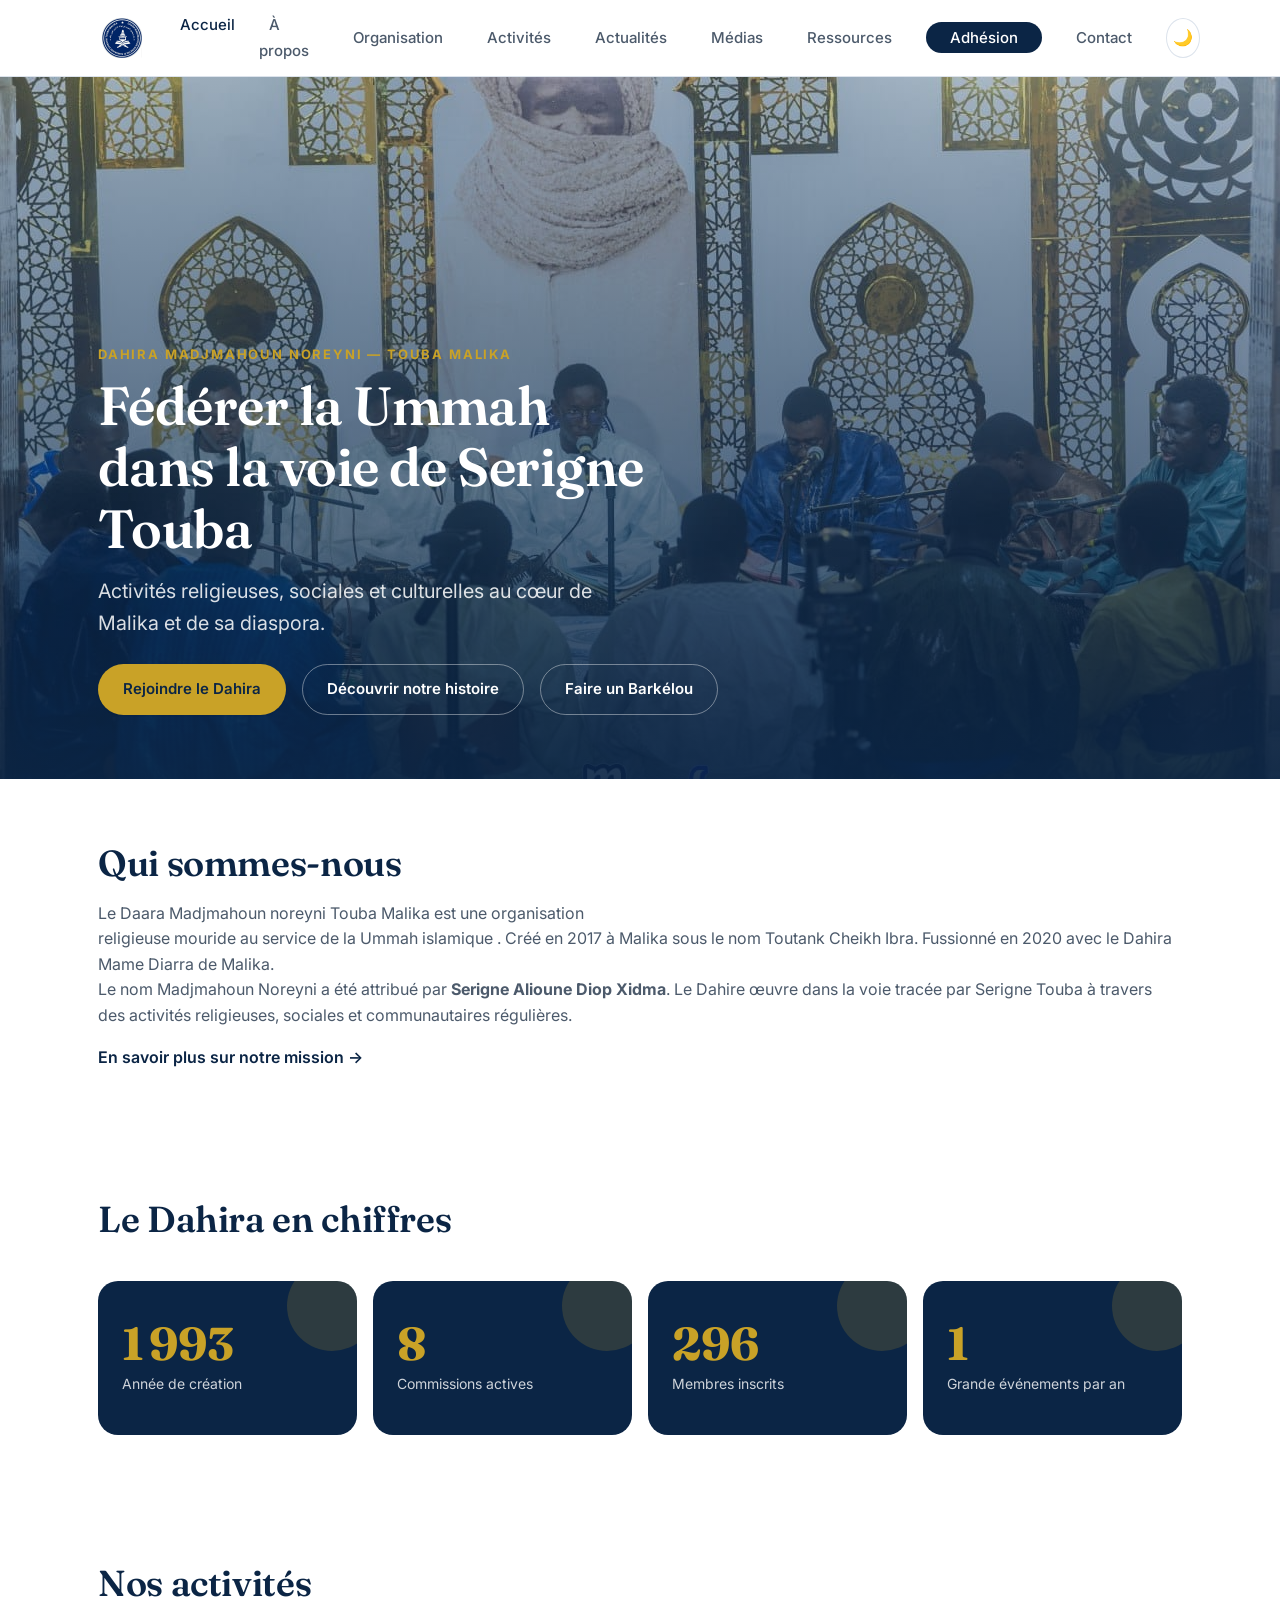
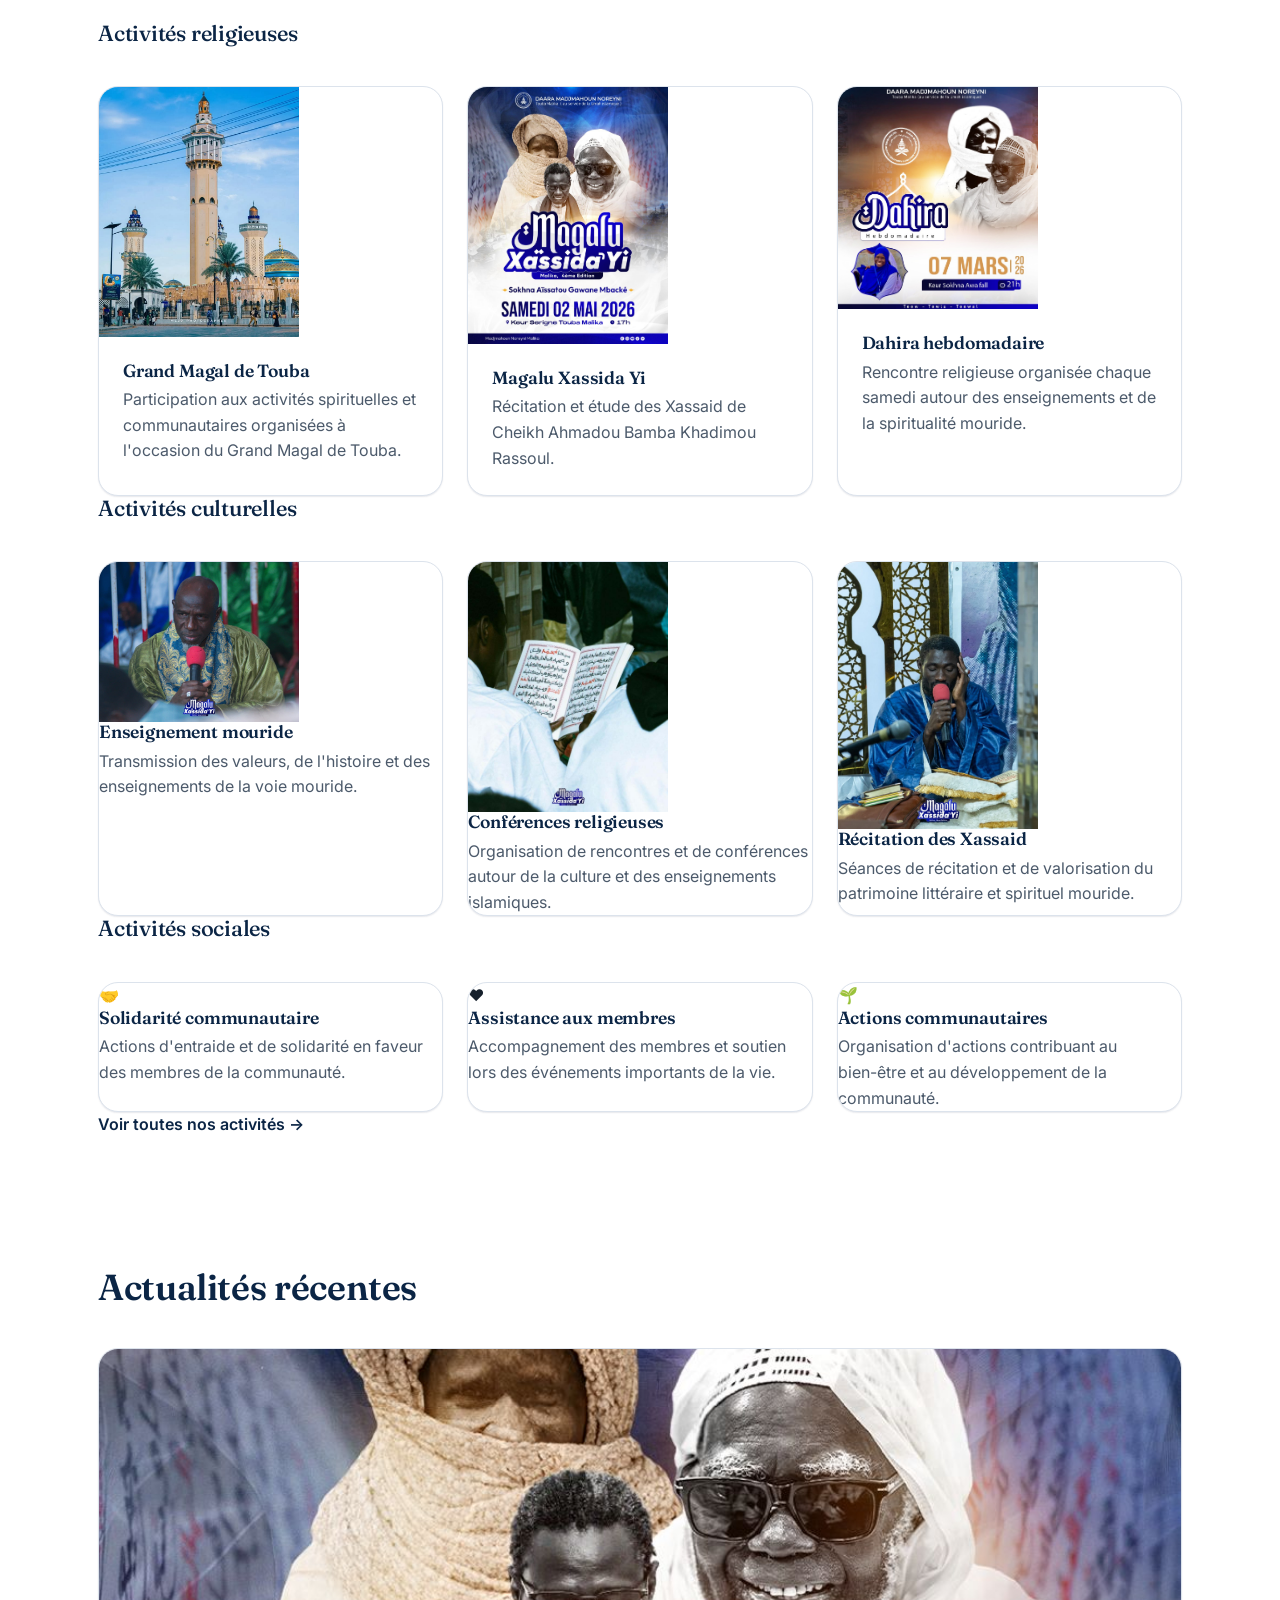
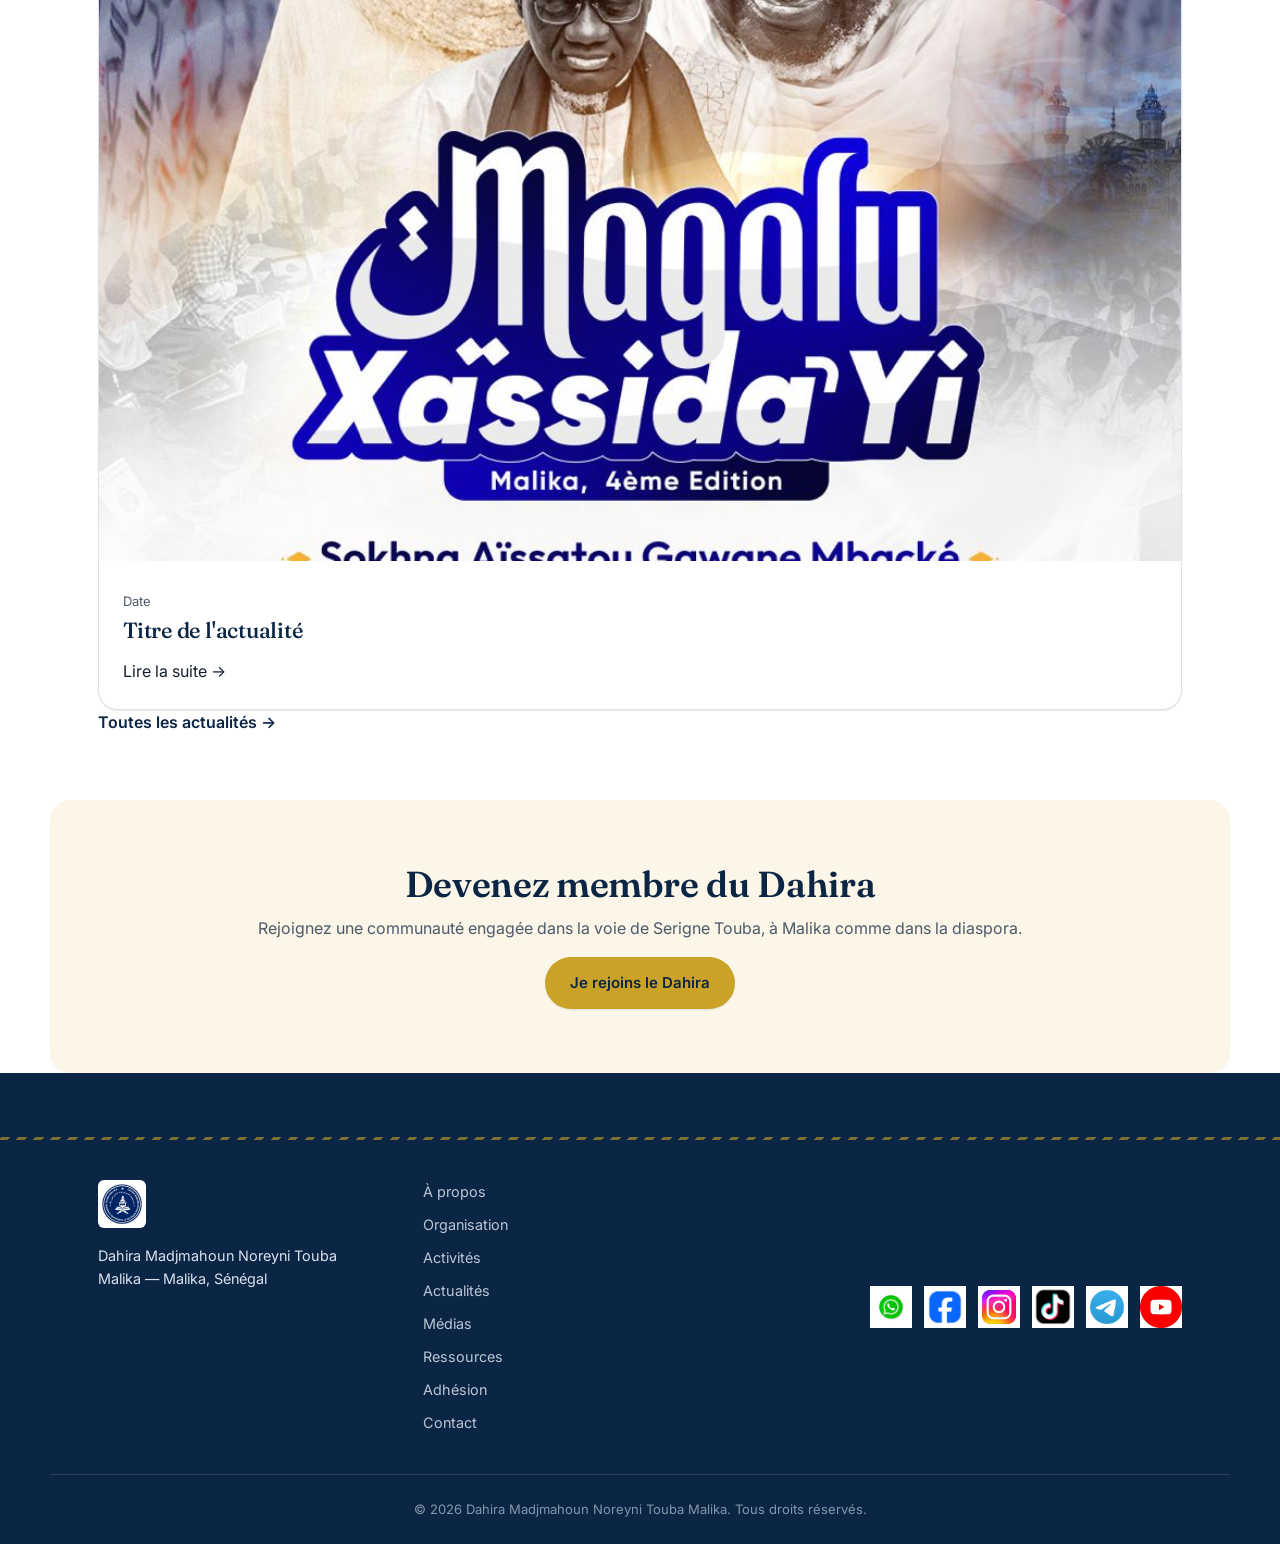
==== commit 849810c5: "HTML : Modification page adhesion" ====
--- a/index.html
+++ b/index.html
@@ -280,14 +280,33 @@
         <a href="adhesion.html">Adhésion</a>
         <a href="contact.html">Contact</a>
       </nav>
-      <div class="footer-social" aria-label="Réseaux sociaux">
-        <a href="https://t.me/daaramadjimahou" aria-label="WhatsApp">WhatsApp</a>
-        <a href="https://www.facebook.com/share/1DBmQHuCVX/" aria-label="Facebook">Facebook</a>
-        <a href="#" aria-label="Instagram">Instagram</a>
-        <a href="https://www.tiktok.com/@madjmahounnoreynimalika?_r=1&_t=ZS-98oCgu9KDMG" aria-label="Tik tok">Tik tok</a>
-        <a href="https://t.me/daaramadjimahou" aria-label="Telegramme">Telegramme</a>
-        <a href="https://youtube.com/@madjmahounnoreynimalika?si=QYGiKIW6ues_bleZ" aria-label="Youtube">Youtube</a>
-      </div>
+     <div class="social-links">
+
+    <a href="https://t.me/daaramadjimahou" target="_blank" aria-label="WhatsApp">
+        <img src="css/js/whatsap.jpeg" alt="WhatsApp">
+    </a>
+
+    <a href="https://www.facebook.com/share/1DBmQHuCVX/" target="_blank" aria-label="Facebook">
+        <img src="css/js/facebookk.jpeg" alt="Facebook">
+    </a>
+
+    <a href="#" aria-label="Instagram">
+        <img src="css/js/inst.jpeg" alt="Instagram">
+    </a>
+
+    <a href="https://www.tiktok.com/@madjmahounnoreynimalika" target="_blank" aria-label="TikTok">
+        <img src="css/js/tik tok.jpeg" alt="TikTok">
+    </a>
+
+    <a href="https://t.me/daaramadjimahou" target="_blank" aria-label="Telegram">
+        <img src="css/js/tel.jpeg" alt="Telegram">
+    </a>
+
+    <a href="https://youtube.com/@madjmahounnoreynimalika" target="_blank" aria-label="YouTube">
+        <img src="css/js/youtube.jpeg" alt="YouTube">
+    </a>
+
+</div>
     </div>
     <p class="footer-copy">&copy; <span data-current-year></span> Dahira Madjmahoun Noreyni Touba Malika. Tous droits réservés.</p>
   </footer>
--- a/css/style.css
+++ b/css/style.css
@@ -393,7 +393,7 @@
 
   top: 0;
 
-  z-index: 100;
+  z-index: 500;
 
   background: var(--color-header-bg);
 
@@ -521,7 +521,7 @@
 }
 
 
-/* MODE SOMBRE */
+/* MODE SOMBRE TOGGLE (bouton) */
 
 .theme-toggle {
   width: 40px;
@@ -554,6 +554,8 @@
   gap: 5px;
 
   width: 26px;
+
+  flex-shrink: 0;
 }
 
 .hamburger span {
@@ -566,6 +568,11 @@
   transition:
     transform var(--transition),
     opacity var(--transition);
+}
+
+/* Contraste garanti en mode sombre */
+[data-theme="dark"] .hamburger span {
+  background: var(--color-text);
 }
 
 
@@ -2626,52 +2633,135 @@
 
 @media (max-width: 760px) {
 
+  /* HAMBURGER : toujours à droite du header, bien visible */
   .hamburger {
     display: flex;
-  }
-
-
-  /* MENU MOBILE */
+
+    margin-left: auto;
+
+    order: 3;
+  }
+
+  .theme-toggle {
+    order: 2;
+  }
+
+  .logo {
+    order: 1;
+  }
+
+
+  /* MENU MOBILE — tiroir depuis la droite */
 
   .nav-links {
+    display: flex !important;
+
     position: fixed;
 
-    inset:
-      var(--header-height)
-      0
-      0
-      0;
-
-    background: var(--color-bg);
+    top: var(--header-height);
+    right: 0;
+    bottom: 0;
+    left: auto;
+
+    width: 78vw;
+
+    max-width: 280px;
+
+    background: var(--color-surface);
+
+    box-shadow: var(--shadow-lg);
 
     flex-direction: column;
 
     align-items: stretch;
 
-    padding: var(--space-lg);
-
-    gap: var(--space-md);
+    justify-content: flex-start;
+
+    padding: 8px 20px;
+
+    margin: 0;
+
+    gap: 0;
+
+    overflow-y: auto;
+
+    -webkit-overflow-scrolling: touch;
 
     transform: translateX(100%);
 
     transition:
       transform var(--transition);
+
+    z-index: 499;
   }
 
   .nav-links.is-open {
     transform: translateX(0);
   }
 
+  /* Voile sombre derrière le tiroir : détache le menu du reste de la page,
+     et le clic dessus ferme le menu (déjà géré par script.js) */
+  body.nav-open::after {
+    content: "";
+
+    position: fixed;
+
+    top: var(--header-height);
+    right: 0;
+    bottom: 0;
+    left: 0;
+
+    background: rgba(11, 37, 69, 0.45);
+
+    z-index: 498;
+  }
+
+  [data-theme="dark"] body.nav-open::after {
+    background: rgba(0, 0, 0, 0.6);
+  }
+
+  .nav-links li {
+    width: 100%;
+
+    list-style: none;
+
+    margin: 0;
+
+    padding: 0;
+  }
+
   .nav-links a {
-    font-size: 1.1rem;
-
-    padding:
-      var(--space-sm)
-      0;
+    display: block;
+
+    width: 100%;
+
+    box-sizing: border-box;
+
+    font-size: 15px;
+
+    line-height: 1.2;
+
+    padding: 6px 0;
+
+    color: var(--color-text) !important;
+
+    border-bottom: 1px solid var(--color-border);
+  }
+
+  [data-theme="dark"] .nav-links a {
+    color: var(--color-text) !important;
   }
 
   .nav-links .btn-nav {
     text-align: center;
+
+    margin-top: 4px;
+
+    padding: 6px 0;
+
+    border-bottom: none;
+
+    color: #fff !important;
   }
 
 
@@ -2830,4 +2920,31 @@
   font-size: 1rem;
   color: var(--color-text);
   max-width: 65ch;
+}
+
+.social-links {
+    display: flex;
+    align-items: center;
+    gap: 12px;
+}
+
+.social-links a {
+    width: 42px;
+    height: 42px;
+    display: flex;
+    align-items: center;
+    justify-content: center;
+    text-decoration: none;
+}
+
+.social-links img {
+    width: 100%;
+    height: 100%;
+    object-fit: contain;
+    display: block;
+}
+
+.social-links a:hover img {
+    transform: scale(1.1);
+    transition: transform 0.2s ease;
 }
